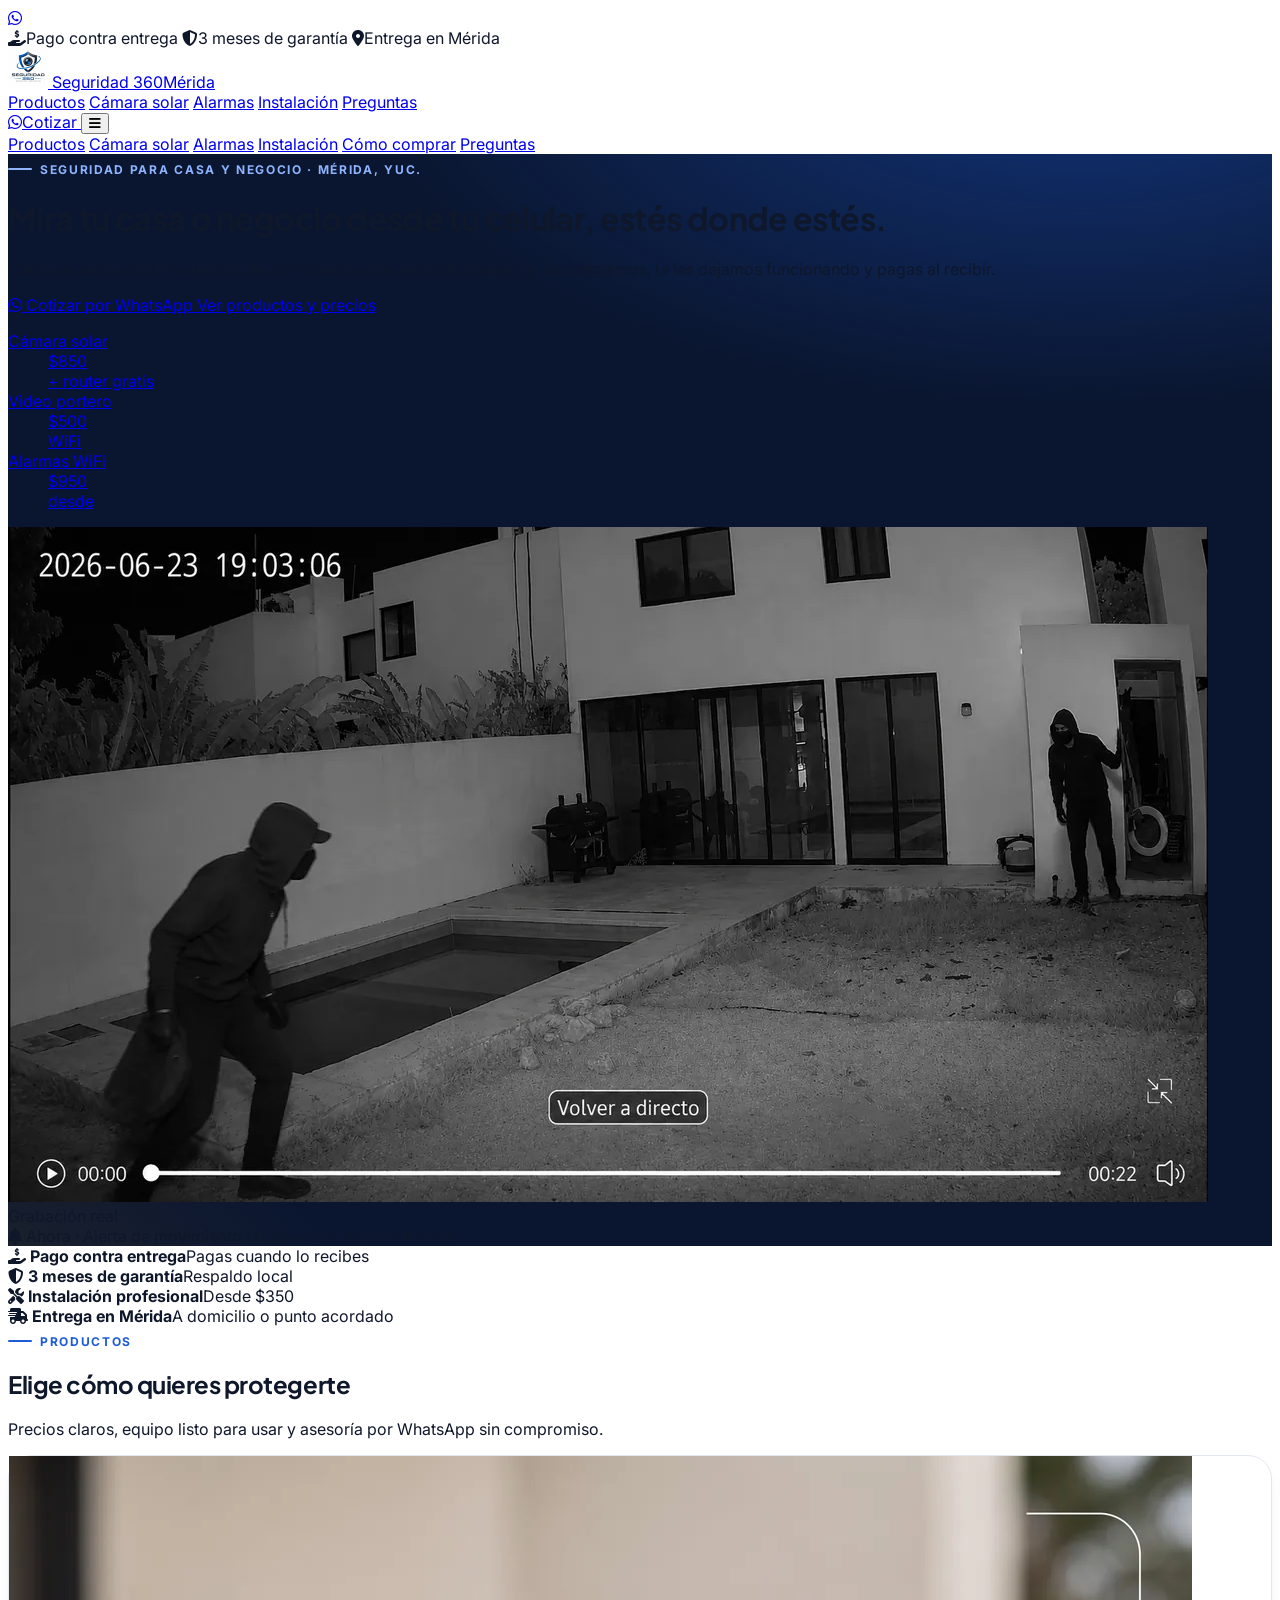
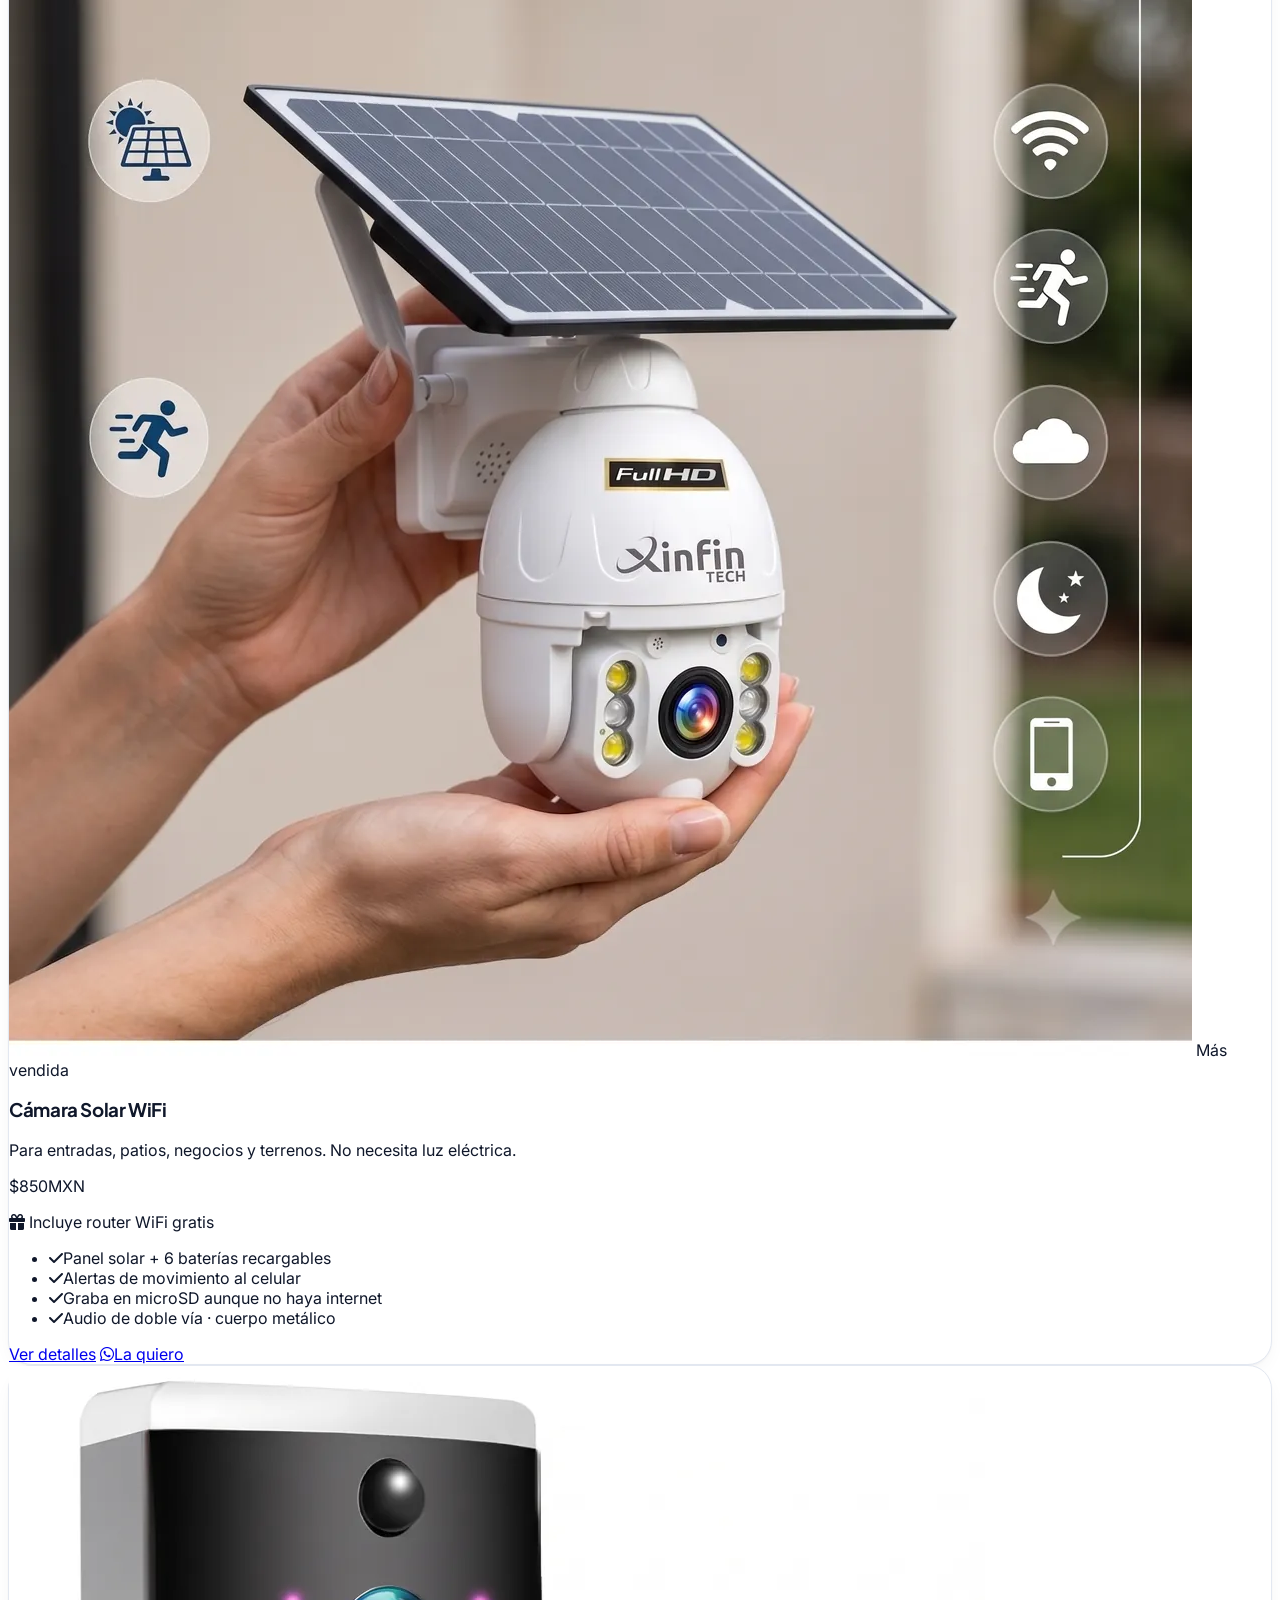
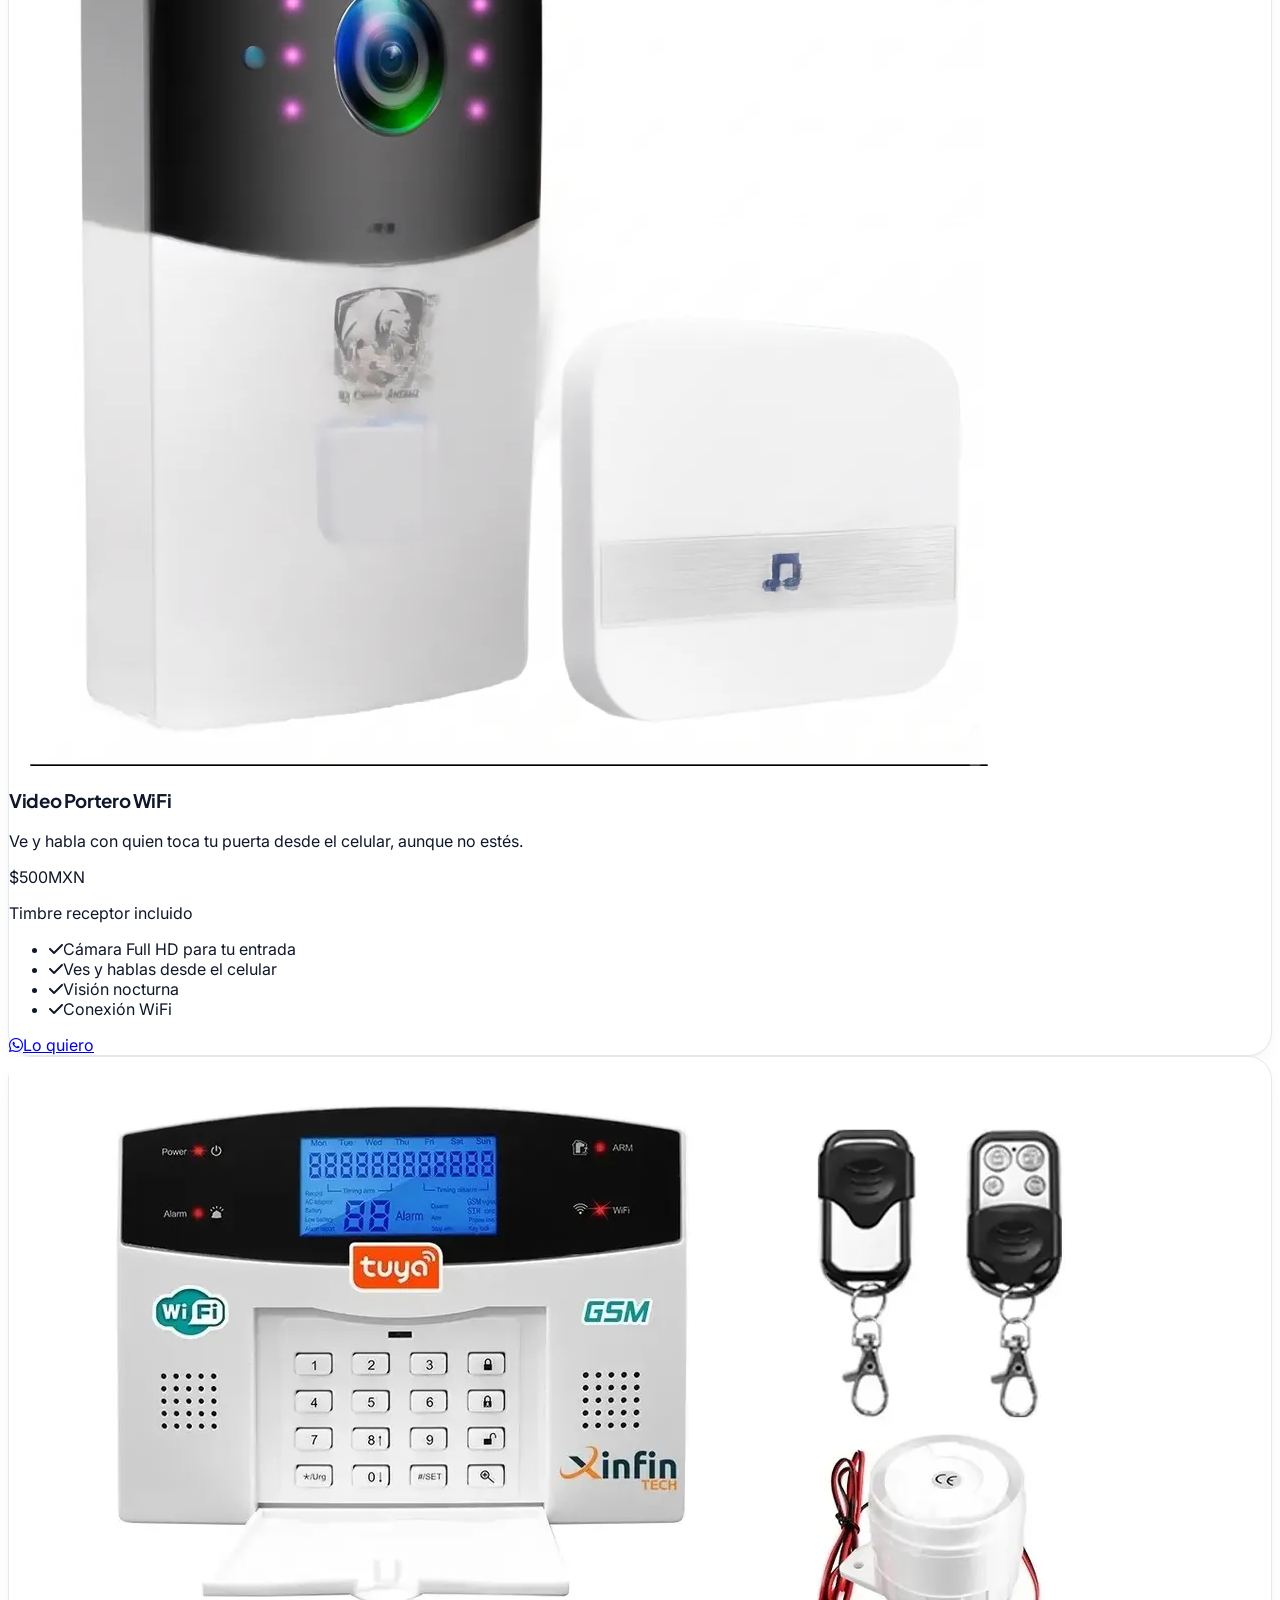
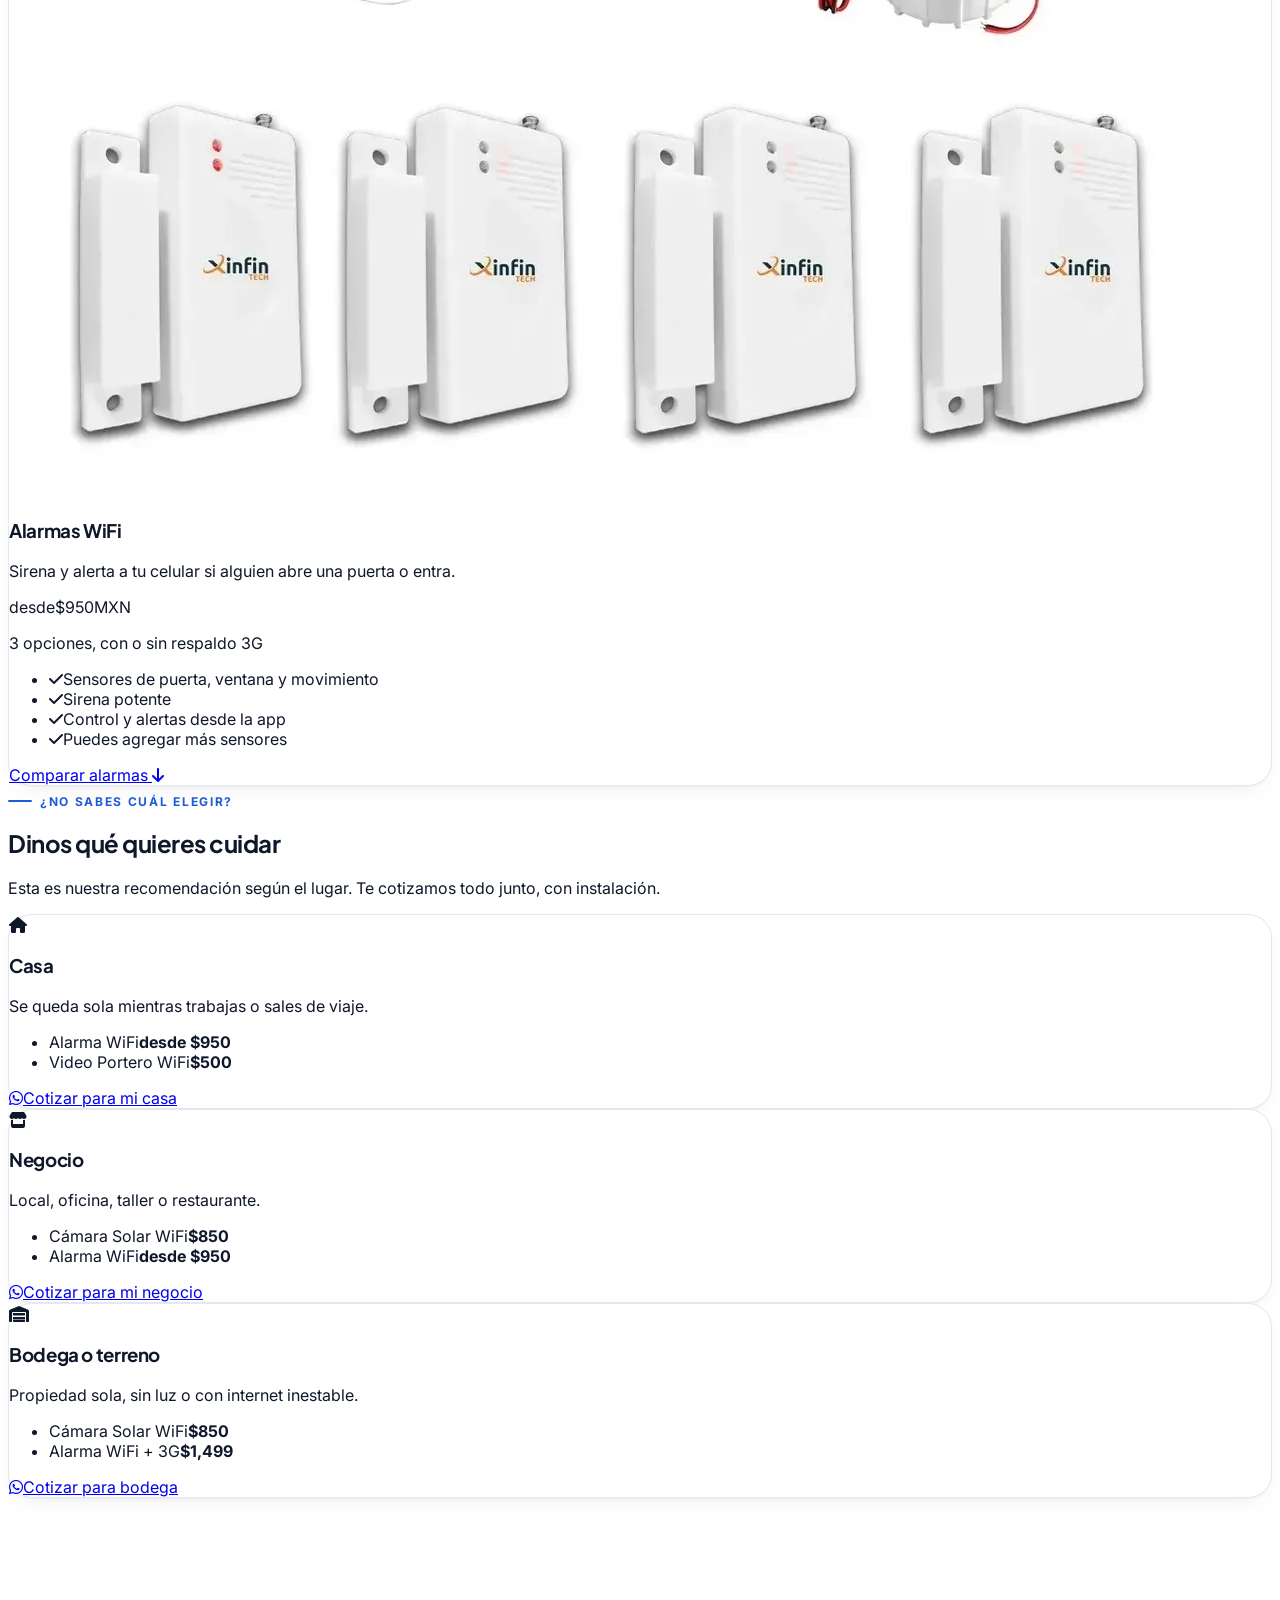
==== index.html @ cc32e239 "Rediseño completo de la landing: estilo premium, instalación, pago contra entrega y garantía - Nuevo" ====
<!DOCTYPE html>
<html lang="es">
<head>
    <meta charset="UTF-8">
    <meta name="viewport" content="width=device-width, initial-scale=1.0">
    <title>Cámaras solares WiFi y alarmas inteligentes en Mérida | Seguridad 360 Mérida</title>
    <meta name="description" content="Cámara solar WiFi $850 con router gratis, video portero $500 y alarmas WiFi desde $950. Instalación profesional, pago contra entrega y 3 meses de garantía en Mérida, Yucatán.">
    <meta name="keywords" content="cámaras solares Mérida, cámaras WiFi Mérida, alarmas para casa Mérida, alarmas WiFi, instalación de cámaras Mérida, seguridad para negocios Mérida">

    <meta property="og:title" content="Seguridad 360 Mérida | Cámaras solares y alarmas WiFi">
    <meta property="og:description" content="Pago contra entrega, instalación profesional y 3 meses de garantía. Cámara solar $850 con router gratis, alarmas desde $950.">
    <meta property="og:type" content="website">
    <meta property="og:url" content="https://seguridad360.vercel.app/">
    <meta property="og:image" content="https://seguridad360.vercel.app/assets/seguridad360/web/og-seguridad360.jpg">
    <meta property="og:image:width" content="1200">
    <meta property="og:image:height" content="630">
    <meta property="og:locale" content="es_MX">
    <meta name="theme-color" content="#0A1630">
    <link rel="icon" type="image/webp" href="assets/seguridad360/web/logo360.webp">

    <script src="https://cdn.tailwindcss.com"></script>
    <link rel="preconnect" href="https://fonts.googleapis.com">
    <link rel="preconnect" href="https://fonts.gstatic.com" crossorigin>
    <link href="https://fonts.googleapis.com/css2?family=Inter:wght@400;500;600;700&family=Plus+Jakarta+Sans:wght@600;700;800&display=swap" rel="stylesheet">
    <link rel="stylesheet" href="https://cdnjs.cloudflare.com/ajax/libs/font-awesome/6.5.1/css/all.min.css">

    <script>
        tailwind.config = {
            theme: {
                extend: {
                    colors: {
                        tinta: '#0A1630',        // azul marino de marca (fondos oscuros)
                        'tinta-2': '#12224A',
                        marca: '#1D5BD8',        // azul del logo
                        'marca-claro': '#E8F0FF',
                        superficie: '#F5F7FB',
                        linea: '#E3E8F1',
                        texto: '#0F172A',
                        suave: '#5B6478',
                        solar: '#F2A900',
                        wa: '#25D366',
                        'wa-osc': '#1DA851',
                    },
                    fontFamily: {
                        sans: ['Inter', 'system-ui', 'sans-serif'],
                        display: ['"Plus Jakarta Sans"', 'Inter', 'sans-serif'],
                    },
                    boxShadow: {
                        suave: '0 1px 2px rgba(15,23,42,.04), 0 8px 24px -12px rgba(15,23,42,.12)',
                        alta: '0 2px 4px rgba(15,23,42,.04), 0 24px 48px -20px rgba(15,23,42,.25)',
                    }
                }
            }
        }
    </script>

    <style>
        html { scroll-behavior: smooth; }
        body { background: #fff; color: #0F172A; font-family: 'Inter', system-ui, sans-serif; -webkit-font-smoothing: antialiased; }
        section[id], header[id] { scroll-margin-top: 5rem; }
        h1, h2, h3 { font-family: 'Plus Jakarta Sans', 'Inter', sans-serif; letter-spacing: -0.02em; }

        .reveal { opacity: 0; transform: translateY(18px); transition: opacity .7s ease, transform .7s ease; }
        .reveal.active { opacity: 1; transform: none; }

        .eyebrow { display: inline-flex; align-items: center; gap: .5rem; font-size: .75rem; font-weight: 700; letter-spacing: .14em; text-transform: uppercase; color: #1D5BD8; }
        .eyebrow::before { content: ""; width: 1.5rem; height: 2px; background: currentColor; border-radius: 2px; }
        .eyebrow-claro { color: #8FB4FF; }

        .card { background: #fff; border: 1px solid #E3E8F1; border-radius: 1.5rem; box-shadow: 0 1px 2px rgba(15,23,42,.04), 0 8px 24px -12px rgba(15,23,42,.12); transition: box-shadow .3s ease, transform .3s ease; }
        .card-hover:hover { transform: translateY(-4px); box-shadow: 0 2px 4px rgba(15,23,42,.04), 0 24px 48px -20px rgba(15,23,42,.25); }

        .hero-bg { background: radial-gradient(1200px 600px at 85% -10%, rgba(29,91,216,.45), transparent 60%), radial-gradient(800px 500px at -10% 110%, rgba(242,169,0,.12), transparent 60%), #0A1630; }

        @keyframes pulse-wa { 0% { box-shadow: 0 0 0 0 rgba(37,211,102,.6); } 70% { box-shadow: 0 0 0 14px rgba(37,211,102,0); } 100% { box-shadow: 0 0 0 0 rgba(37,211,102,0); } }
        .pulse-wa { animation: pulse-wa 2.4s infinite; }

        .gallery-thumb { border: 2px solid transparent; opacity: .6; transition: opacity .2s, border-color .2s; }
        .gallery-thumb.active, .gallery-thumb:hover { border-color: #1D5BD8; opacity: 1; }
        .no-scrollbar { scrollbar-width: none; } .no-scrollbar::-webkit-scrollbar { display: none; }

        details > summary { list-style: none; cursor: pointer; }
        details > summary::-webkit-details-marker { display: none; }
        details[open] .faq-icon { transform: rotate(45deg); }

        .lightbox { opacity: 0; pointer-events: none; transition: opacity .2s ease; }
        .lightbox.open { opacity: 1; pointer-events: auto; }
        .lightbox img { max-height: 84vh; max-width: min(92vw, 1120px); }

        @media (prefers-reduced-motion: reduce) {
            *, *::before, *::after { animation: none !important; transition: none !important; scroll-behavior: auto !important; }
            .reveal { opacity: 1; transform: none; }
        }
    </style>
</head>
<body class="overflow-x-hidden">

    <!-- Botón flotante de WhatsApp -->
    <a href="https://wa.me/529991850841?text=Hola%2C%20vi%20la%20p%C3%A1gina%20de%20Seguridad%20360%20M%C3%A9rida.%20Me%20interesa%20cotizar%20una%20c%C3%A1mara%20o%20alarma%20para%20mi%20casa%20o%20negocio.%20%C2%BFMe%20puedes%20dar%20informaci%C3%B3n%3F" target="_blank" rel="noopener"
       aria-label="Escríbenos por WhatsApp"
       class="flex fixed bottom-4 right-4 md:bottom-6 md:right-6 z-50 bg-wa text-white p-4 rounded-full shadow-alta pulse-wa hover:scale-105 transition-transform">
        <i class="fab fa-whatsapp text-3xl"></i>
    </a>

    <!-- =========================================
         ENCABEZADO
    ========================================== -->
    <div class="bg-tinta text-white/85 text-xs sm:text-sm">
        <div class="max-w-7xl mx-auto px-5 py-2 flex items-center justify-center gap-x-5 gap-y-1 flex-wrap text-center">
            <span><i class="fas fa-hand-holding-dollar text-wa mr-1.5"></i>Pago contra entrega</span>
            <span class="hidden sm:inline"><i class="fas fa-shield-halved text-[#8FB4FF] mr-1.5"></i>3 meses de garantía</span>
            <span><i class="fas fa-location-dot text-solar mr-1.5"></i>Entrega en Mérida</span>
        </div>
    </div>

    <nav id="topbar" class="sticky top-0 z-40 bg-white/90 backdrop-blur-md border-b border-linea">
        <div class="max-w-7xl mx-auto px-5 h-16 md:h-[4.5rem] flex items-center justify-between gap-4">
            <a href="#hero" class="flex items-center gap-2.5 shrink-0" aria-label="Seguridad 360 Mérida, inicio">
                <img src="assets/seguridad360/web/logo360.webp" alt="" width="40" height="40" class="w-10 h-10 object-contain">
                <span class="font-display font-extrabold text-lg leading-none text-tinta">Seguridad 360<span class="block text-[10px] font-bold text-marca uppercase tracking-[0.24em] mt-1">Mérida</span></span>
            </a>
            <div class="hidden lg:flex items-center gap-8 text-[15px] font-medium text-suave">
                <a href="#productos" class="hover:text-tinta">Productos</a>
                <a href="#camara-solar" class="hover:text-tinta">Cámara solar</a>
                <a href="#alarmas" class="hover:text-tinta">Alarmas</a>
                <a href="#instalacion" class="hover:text-tinta">Instalación</a>
                <a href="#faq" class="hover:text-tinta">Preguntas</a>
            </div>
            <div class="flex items-center gap-2">
                <a href="https://wa.me/529991850841?text=Hola%2C%20vi%20la%20p%C3%A1gina%20de%20Seguridad%20360%20M%C3%A9rida.%20Quiero%20cotizar.%20%C2%BFMe%20puedes%20dar%20informaci%C3%B3n%3F" target="_blank" rel="noopener"
                   class="bg-wa text-white font-semibold text-sm py-2.5 px-4 rounded-full hover:bg-wa-osc flex items-center gap-2 transition-colors">
                    <i class="fab fa-whatsapp text-lg"></i><span>Cotizar</span>
                </a>
                <button type="button" id="menuBtn" onclick="toggleMenu()" aria-label="Abrir menú" aria-expanded="false" aria-controls="mobileMenu"
                        class="lg:hidden w-10 h-10 rounded-full border border-linea flex items-center justify-center text-tinta">
                    <i class="fas fa-bars"></i>
                </button>
            </div>
        </div>
        <div id="mobileMenu" class="hidden lg:hidden border-t border-linea bg-white">
            <div class="max-w-7xl mx-auto px-5 py-3 grid grid-cols-2 gap-1 text-[15px] font-medium text-tinta">
                <a href="#productos" onclick="toggleMenu(false)" class="py-3 px-3 rounded-xl hover:bg-superficie">Productos</a>
                <a href="#camara-solar" onclick="toggleMenu(false)" class="py-3 px-3 rounded-xl hover:bg-superficie">Cámara solar</a>
                <a href="#alarmas" onclick="toggleMenu(false)" class="py-3 px-3 rounded-xl hover:bg-superficie">Alarmas</a>
                <a href="#instalacion" onclick="toggleMenu(false)" class="py-3 px-3 rounded-xl hover:bg-superficie">Instalación</a>
                <a href="#como-comprar" onclick="toggleMenu(false)" class="py-3 px-3 rounded-xl hover:bg-superficie">Cómo comprar</a>
                <a href="#faq" onclick="toggleMenu(false)" class="py-3 px-3 rounded-xl hover:bg-superficie">Preguntas</a>
            </div>
        </div>
    </nav>

    <!-- =========================================
         1. HERO
    ========================================== -->
    <header id="hero" class="hero-bg text-white overflow-hidden">
        <div class="max-w-7xl mx-auto px-5 pt-12 pb-16 md:pt-20 md:pb-24 grid lg:grid-cols-[1.05fr_1fr] gap-12 lg:gap-16 items-center">
            <div class="reveal">
                <span class="eyebrow eyebrow-claro mb-5">Seguridad para casa y negocio · Mérida, Yuc.</span>
                <h1 class="text-[2.5rem] leading-[1.08] md:text-6xl md:leading-[1.05] font-extrabold mb-6">
                    Mira tu casa o negocio desde tu celular, <span class="text-[#8FB4FF]">estés donde estés.</span>
                </h1>
                <p class="text-lg text-white/75 mb-8 max-w-xl">
                    Cámaras solares WiFi, video porteros y alarmas con alerta al celular. Te las instalamos, te las dejamos funcionando y pagas al recibir.
                </p>

                <div class="flex flex-col sm:flex-row gap-3 mb-10">
                    <a href="https://wa.me/529991850841?text=Hola%2C%20vi%20la%20p%C3%A1gina%20de%20Seguridad%20360%20M%C3%A9rida.%20Me%20interesa%20cotizar%20una%20c%C3%A1mara%20o%20alarma%20para%20mi%20casa%20o%20negocio.%20%C2%BFMe%20puedes%20dar%20informaci%C3%B3n%3F" target="_blank" rel="noopener"
                       class="bg-wa hover:bg-wa-osc text-white font-semibold py-4 px-7 rounded-full flex items-center justify-center gap-2 transition-colors shadow-lg shadow-black/20">
                        <i class="fab fa-whatsapp text-xl"></i> Cotizar por WhatsApp
                    </a>
                    <a href="#productos" class="border border-white/25 hover:bg-white/10 text-white font-semibold py-4 px-7 rounded-full text-center transition-colors">
                        Ver productos y precios
                    </a>
                </div>

                <dl class="grid grid-cols-3 gap-3 max-w-xl">
                    <a href="#camara-solar" class="rounded-2xl bg-white/[0.06] border border-white/10 p-3 sm:p-4 hover:bg-white/10 transition-colors">
                        <dt class="text-[11px] sm:text-xs text-white/60">Cámara solar</dt>
                        <dd class="font-display text-xl sm:text-2xl font-extrabold">$850</dd>
                        <dd class="text-[10px] sm:text-xs text-wa font-semibold">+ router gratis</dd>
                    </a>
                    <a href="#productos" class="rounded-2xl bg-white/[0.06] border border-white/10 p-3 sm:p-4 hover:bg-white/10 transition-colors">
                        <dt class="text-[11px] sm:text-xs text-white/60">Video portero</dt>
                        <dd class="font-display text-xl sm:text-2xl font-extrabold">$500</dd>
                        <dd class="text-[10px] sm:text-xs text-white/60">WiFi</dd>
                    </a>
                    <a href="#alarmas" class="rounded-2xl bg-white/[0.06] border border-white/10 p-3 sm:p-4 hover:bg-white/10 transition-colors">
                        <dt class="text-[11px] sm:text-xs text-white/60">Alarmas WiFi</dt>
                        <dd class="font-display text-xl sm:text-2xl font-extrabold">$950</dd>
                        <dd class="text-[10px] sm:text-xs text-white/60">desde</dd>
                    </a>
                </dl>
            </div>

            <div class="reveal relative">
                <div class="relative rounded-[1.75rem] overflow-hidden border border-white/10 shadow-2xl shadow-black/40 bg-black aspect-[16/11]">
                    <video class="w-full h-full object-cover" src="assets/seguridad360/intrusion-video.mp4" poster="assets/seguridad360/web/intrusion-ladrones.webp" autoplay muted loop playsinline></video>
                    <div class="absolute inset-0 bg-gradient-to-t from-black/60 via-transparent to-transparent pointer-events-none"></div>
                    <span class="absolute top-4 left-4 inline-flex items-center gap-2 bg-red-600/90 text-white text-[11px] font-bold uppercase tracking-wider px-3 py-1.5 rounded-full">
                        <span class="w-2 h-2 rounded-full bg-white animate-pulse"></span> Grabación real
                    </span>
                </div>
                <div class="absolute -bottom-6 left-4 sm:-left-6 bg-white text-texto rounded-2xl shadow-alta p-4 flex items-center gap-3 w-64">
                    <span class="w-10 h-10 rounded-xl bg-red-50 text-red-600 flex items-center justify-center shrink-0"><i class="fas fa-bell"></i></span>
                    <span>
                        <span class="block text-xs text-suave">Ahora · Alerta de movimiento</span>
                        <span class="block text-sm font-semibold">Movimiento en patio trasero</span>
                    </span>
                </div>
            </div>
        </div>
    </header>

    <!-- =========================================
         2. FRANJA DE CONFIANZA
    ========================================== -->
    <section id="garantias" class="border-b border-linea bg-white">
        <div class="max-w-7xl mx-auto px-5 py-8 md:py-10 grid grid-cols-2 lg:grid-cols-4 gap-6">
            <div class="flex items-start gap-3">
                <span class="w-11 h-11 rounded-xl bg-marca-claro text-marca flex items-center justify-center shrink-0"><i class="fas fa-hand-holding-dollar"></i></span>
                <span><b class="block text-[15px]">Pago contra entrega</b><span class="text-suave text-sm">Pagas cuando lo recibes</span></span>
            </div>
            <div class="flex items-start gap-3">
                <span class="w-11 h-11 rounded-xl bg-marca-claro text-marca flex items-center justify-center shrink-0"><i class="fas fa-shield-halved"></i></span>
                <span><b class="block text-[15px]">3 meses de garantía</b><span class="text-suave text-sm">Respaldo local</span></span>
            </div>
            <div class="flex items-start gap-3">
                <span class="w-11 h-11 rounded-xl bg-marca-claro text-marca flex items-center justify-center shrink-0"><i class="fas fa-screwdriver-wrench"></i></span>
                <span><b class="block text-[15px]">Instalación profesional</b><span class="text-suave text-sm">Desde $350</span></span>
            </div>
            <div class="flex items-start gap-3">
                <span class="w-11 h-11 rounded-xl bg-marca-claro text-marca flex items-center justify-center shrink-0"><i class="fas fa-truck-fast"></i></span>
                <span><b class="block text-[15px]">Entrega en Mérida</b><span class="text-suave text-sm">A domicilio o punto acordado</span></span>
            </div>
        </div>
    </section>

    <!-- =========================================
         3. PRODUCTOS
    ========================================== -->
    <section id="productos" class="py-20 md:py-28 bg-superficie">
        <div class="max-w-7xl mx-auto px-5">
            <div class="max-w-2xl mb-12 md:mb-16 reveal">
                <span class="eyebrow mb-4">Productos</span>
                <h2 class="text-3xl md:text-5xl font-extrabold text-tinta mb-4">Elige cómo quieres protegerte</h2>
                <p class="text-suave text-lg">Precios claros, equipo listo para usar y asesoría por WhatsApp sin compromiso.</p>
            </div>

            <div class="grid md:grid-cols-2 lg:grid-cols-3 gap-6">
                <!-- Cámara solar -->
                <article class="card card-hover overflow-hidden flex flex-col reveal">
                    <div class="relative aspect-[4/3] bg-superficie">
                        <img loading="lazy" decoding="async" src="assets/seguridad360/web/camara-solar-blanca.webp" alt="Cámara solar WiFi con panel solar" class="w-full h-full object-cover">
                        <span class="absolute top-4 left-4 bg-tinta text-white text-[11px] font-bold uppercase tracking-wider px-3 py-1.5 rounded-full">Más vendida</span>
                    </div>
                    <div class="p-7 flex flex-col flex-grow">
                        <h3 class="text-xl font-bold text-tinta">Cámara Solar WiFi</h3>
                        <p class="text-suave text-sm mt-1 mb-5">Para entradas, patios, negocios y terrenos. No necesita luz eléctrica.</p>
                        <div class="flex items-baseline gap-2 mb-1">
                            <span class="font-display text-4xl font-extrabold text-tinta">$850</span><span class="text-suave text-sm">MXN</span>
                        </div>
                        <p class="text-sm font-semibold text-wa-osc mb-6"><i class="fas fa-gift mr-1"></i> Incluye router WiFi gratis</p>
                        <ul class="space-y-2.5 text-[15px] text-texto/80 mb-8 flex-grow">
                            <li class="flex gap-3"><i class="fas fa-check text-marca mt-1"></i>Panel solar + 6 baterías recargables</li>
                            <li class="flex gap-3"><i class="fas fa-check text-marca mt-1"></i>Alertas de movimiento al celular</li>
                            <li class="flex gap-3"><i class="fas fa-check text-marca mt-1"></i>Graba en microSD aunque no haya internet</li>
                            <li class="flex gap-3"><i class="fas fa-check text-marca mt-1"></i>Audio de doble vía · cuerpo metálico</li>
                        </ul>
                        <div class="grid grid-cols-2 gap-2">
                            <a href="#camara-solar" class="text-center border border-linea font-semibold py-3 rounded-full hover:bg-superficie text-sm">Ver detalles</a>
                            <a href="https://wa.me/529991850841?text=Hola%2C%20vi%20la%20p%C3%A1gina%20de%20Seguridad%20360%20M%C3%A9rida.%20Quiero%20la%20C%C3%A1mara%20Solar%20WiFi%20de%20%24850%20con%20router%20gratis.%20%C2%BFMe%20das%20informaci%C3%B3n%3F" target="_blank" rel="noopener" class="text-center bg-wa hover:bg-wa-osc text-white font-semibold py-3 rounded-full text-sm"><i class="fab fa-whatsapp mr-1"></i>La quiero</a>
                        </div>
                    </div>
                </article>

                <!-- Video portero -->
                <article class="card card-hover overflow-hidden flex flex-col reveal">
                    <div class="aspect-[4/3] bg-white border-b border-linea">
                        <img loading="lazy" decoding="async" src="assets/seguridad360/web/video-portero-producto.webp" alt="Video portero WiFi con timbre receptor" class="w-full h-full object-contain p-6">
                    </div>
                    <div class="p-7 flex flex-col flex-grow">
                        <h3 class="text-xl font-bold text-tinta">Video Portero WiFi</h3>
                        <p class="text-suave text-sm mt-1 mb-5">Ve y habla con quien toca tu puerta desde el celular, aunque no estés.</p>
                        <div class="flex items-baseline gap-2 mb-1">
                            <span class="font-display text-4xl font-extrabold text-tinta">$500</span><span class="text-suave text-sm">MXN</span>
                        </div>
                        <p class="text-sm text-suave mb-6">Timbre receptor incluido</p>
                        <ul class="space-y-2.5 text-[15px] text-texto/80 mb-8 flex-grow">
                            <li class="flex gap-3"><i class="fas fa-check text-marca mt-1"></i>Cámara Full HD para tu entrada</li>
                            <li class="flex gap-3"><i class="fas fa-check text-marca mt-1"></i>Ves y hablas desde el celular</li>
                            <li class="flex gap-3"><i class="fas fa-check text-marca mt-1"></i>Visión nocturna</li>
                            <li class="flex gap-3"><i class="fas fa-check text-marca mt-1"></i>Conexión WiFi</li>
                        </ul>
                        <a href="https://wa.me/529991850841?text=Hola%2C%20vi%20la%20p%C3%A1gina%20de%20Seguridad%20360%20M%C3%A9rida.%20Quiero%20el%20Video%20Portero%20WiFi%20de%20%24500.%20%C2%BFMe%20das%20informaci%C3%B3n%3F" target="_blank" rel="noopener" class="text-center bg-wa hover:bg-wa-osc text-white font-semibold py-3 rounded-full text-sm"><i class="fab fa-whatsapp mr-1"></i>Lo quiero</a>
                    </div>
                </article>

                <!-- Alarmas -->
                <article class="card card-hover overflow-hidden flex flex-col reveal md:col-span-2 lg:col-span-1">
                    <div class="aspect-[4/3] bg-white border-b border-linea">
                        <img loading="lazy" decoding="async" src="assets/seguridad360/web/alarma-wifi.webp" alt="Kit de alarma WiFi con sensores inalámbricos" class="w-full h-full object-contain p-6">
                    </div>
                    <div class="p-7 flex flex-col flex-grow">
                        <h3 class="text-xl font-bold text-tinta">Alarmas WiFi</h3>
                        <p class="text-suave text-sm mt-1 mb-5">Sirena y alerta a tu celular si alguien abre una puerta o entra.</p>
                        <div class="flex items-baseline gap-2 mb-1">
                            <span class="text-suave text-sm">desde</span><span class="font-display text-4xl font-extrabold text-tinta">$950</span><span class="text-suave text-sm">MXN</span>
                        </div>
                        <p class="text-sm text-suave mb-6">3 opciones, con o sin respaldo 3G</p>
                        <ul class="space-y-2.5 text-[15px] text-texto/80 mb-8 flex-grow">
                            <li class="flex gap-3"><i class="fas fa-check text-marca mt-1"></i>Sensores de puerta, ventana y movimiento</li>
                            <li class="flex gap-3"><i class="fas fa-check text-marca mt-1"></i>Sirena potente</li>
                            <li class="flex gap-3"><i class="fas fa-check text-marca mt-1"></i>Control y alertas desde la app</li>
                            <li class="flex gap-3"><i class="fas fa-check text-marca mt-1"></i>Puedes agregar más sensores</li>
                        </ul>
                        <a href="#alarmas" class="text-center bg-tinta hover:bg-tinta-2 text-white font-semibold py-3 rounded-full text-sm">Comparar alarmas <i class="fas fa-arrow-down ml-1"></i></a>
                    </div>
                </article>
            </div>
        </div>
    </section>

    <!-- =========================================
         4. ¿QUÉ QUIERES PROTEGER?
    ========================================== -->
    <section id="que-proteger" class="py-20 md:py-28 bg-white">
        <div class="max-w-7xl mx-auto px-5">
            <div class="max-w-2xl mb-12 reveal">
                <span class="eyebrow mb-4">¿No sabes cuál elegir?</span>
                <h2 class="text-3xl md:text-5xl font-extrabold text-tinta mb-4">Dinos qué quieres cuidar</h2>
                <p class="text-suave text-lg">Esta es nuestra recomendación según el lugar. Te cotizamos todo junto, con instalación.</p>
            </div>
            <div class="grid md:grid-cols-3 gap-6">
                <div class="card p-7 flex flex-col reveal">
                    <span class="w-12 h-12 rounded-2xl bg-marca-claro text-marca flex items-center justify-center text-xl mb-5"><i class="fas fa-house"></i></span>
                    <h3 class="text-xl font-bold text-tinta">Casa</h3>
                    <p class="text-suave text-sm mt-1 mb-5">Se queda sola mientras trabajas o sales de viaje.</p>
                    <ul class="space-y-2 text-[15px] mb-7 flex-grow">
                        <li class="flex justify-between gap-3 border-b border-linea pb-2"><span>Alarma WiFi</span><b>desde $950</b></li>
                        <li class="flex justify-between gap-3"><span>Video Portero WiFi</span><b>$500</b></li>
                    </ul>
                    <a href="https://wa.me/529991850841?text=Hola%2C%20vi%20la%20p%C3%A1gina%20de%20Seguridad%20360%20M%C3%A9rida.%20Quiero%20proteger%20mi%20CASA.%20%C2%BFQu%C3%A9%20me%20recomiendas%20y%20cu%C3%A1nto%20sale%20con%20instalaci%C3%B3n%3F" target="_blank" rel="noopener" class="text-center border border-linea hover:border-wa hover:bg-wa hover:text-white font-semibold py-3 rounded-full text-sm transition-colors"><i class="fab fa-whatsapp mr-1"></i>Cotizar para mi casa</a>
                </div>
                <div class="card p-7 flex flex-col reveal">
                    <span class="w-12 h-12 rounded-2xl bg-marca-claro text-marca flex items-center justify-center text-xl mb-5"><i class="fas fa-store"></i></span>
                    <h3 class="text-xl font-bold text-tinta">Negocio</h3>
                    <p class="text-suave text-sm mt-1 mb-5">Local, oficina, taller o restaurante.</p>
                    <ul class="space-y-2 text-[15px] mb-7 flex-grow">
                        <li class="flex justify-between gap-3 border-b border-linea pb-2"><span>Cámara Solar WiFi</span><b>$850</b></li>
                        <li class="flex justify-between gap-3"><span>Alarma WiFi</span><b>desde $950</b></li>
                    </ul>
                    <a href="https://wa.me/529991850841?text=Hola%2C%20vi%20la%20p%C3%A1gina%20de%20Seguridad%20360%20M%C3%A9rida.%20Quiero%20proteger%20mi%20NEGOCIO.%20%C2%BFQu%C3%A9%20me%20recomiendas%20y%20cu%C3%A1nto%20sale%20con%20instalaci%C3%B3n%3F" target="_blank" rel="noopener" class="text-center border border-linea hover:border-wa hover:bg-wa hover:text-white font-semibold py-3 rounded-full text-sm transition-colors"><i class="fab fa-whatsapp mr-1"></i>Cotizar para mi negocio</a>
                </div>
                <div class="card p-7 flex flex-col reveal">
                    <span class="w-12 h-12 rounded-2xl bg-marca-claro text-marca flex items-center justify-center text-xl mb-5"><i class="fas fa-warehouse"></i></span>
                    <h3 class="text-xl font-bold text-tinta">Bodega o terreno</h3>
                    <p class="text-suave text-sm mt-1 mb-5">Propiedad sola, sin luz o con internet inestable.</p>
                    <ul class="space-y-2 text-[15px] mb-7 flex-grow">
                        <li class="flex justify-between gap-3 border-b border-linea pb-2"><span>Cámara Solar WiFi</span><b>$850</b></li>
                        <li class="flex justify-between gap-3"><span>Alarma WiFi + 3G</span><b>$1,499</b></li>
                    </ul>
                    <a href="https://wa.me/529991850841?text=Hola%2C%20vi%20la%20p%C3%A1gina%20de%20Seguridad%20360%20M%C3%A9rida.%20Quiero%20proteger%20una%20BODEGA%20o%20TERRENO.%20%C2%BFQu%C3%A9%20me%20recomiendas%20y%20cu%C3%A1nto%20sale%20con%20instalaci%C3%B3n%3F" target="_blank" rel="noopener" class="text-center border border-linea hover:border-wa hover:bg-wa hover:text-white font-semibold py-3 rounded-full text-sm transition-colors"><i class="fab fa-whatsapp mr-1"></i>Cotizar para bodega</a>
                </div>
            </div>
        </div>
    </section>

    <!-- =========================================
         5. CÁMARA SOLAR (DETALLE + GALERÍA + ROUTER)
    ========================================== -->
    <section id="camara-solar" class="py-20 md:py-28 bg-superficie">
        <div class="max-w-7xl mx-auto px-5 grid lg:grid-cols-2 gap-12 lg:gap-16 items-start">
            <!-- Galería -->
            <div class="reveal min-w-0 lg:sticky lg:top-28">
                <div class="card p-3">
                    <div class="relative aspect-square rounded-2xl overflow-hidden bg-superficie">
                        <button type="button" onclick="openCurrentGalleryImage()" class="block w-full h-full" aria-label="Ampliar imagen">
                            <img id="solarGalleryMain" src="assets/seguridad360/web/camara-solar-blanca.webp" alt="Cámara solar WiFi con panel solar" class="w-full h-full object-cover">
                        </button>
                        <button type="button" onclick="changeGallery(-1)" aria-label="Imagen anterior" class="absolute left-3 top-1/2 -translate-y-1/2 w-10 h-10 rounded-full bg-white/90 shadow-suave text-tinta hover:bg-white"><i class="fas fa-chevron-left"></i></button>
                        <button type="button" onclick="changeGallery(1)" aria-label="Imagen siguiente" class="absolute right-3 top-1/2 -translate-y-1/2 w-10 h-10 rounded-full bg-white/90 shadow-suave text-tinta hover:bg-white"><i class="fas fa-chevron-right"></i></button>
                        <span id="solarGalleryCaption" class="absolute left-3 bottom-3 bg-white/90 text-tinta rounded-full px-3 py-1.5 text-xs font-semibold">Cámara solar</span>
                    </div>
                    <div id="solarGalleryThumbs" class="flex gap-2 mt-3 overflow-x-auto no-scrollbar"></div>
                </div>
            </div>

            <!-- Texto -->
            <div class="reveal">
                <span class="eyebrow mb-4">Cámara solar de uso rudo</span>
                <h2 class="text-3xl md:text-5xl font-extrabold text-tinta mb-5">Vigila todo el día, sin cables ni recibo de luz</h2>
                <p class="text-suave text-lg mb-8">Se carga con el sol y guarda energía en 6 baterías para la noche y los días nublados. Aunque se vaya el internet, sigue grabando en la memoria microSD.</p>

                <div class="grid sm:grid-cols-2 gap-4 mb-10">
                    <div class="card p-5"><i class="fas fa-solar-panel text-solar text-xl mb-3"></i><h3 class="font-bold text-tinta">Energía solar</h3><p class="text-sm text-suave mt-1">Panel + 6 baterías recargables.</p></div>
                    <div class="card p-5"><i class="fas fa-arrows-rotate text-marca text-xl mb-3"></i><h3 class="font-bold text-tinta">Vista panorámica</h3><p class="text-sm text-suave mt-1">Domo con movimiento total desde la app.</p></div>
                    <div class="card p-5"><i class="fas fa-sd-card text-marca text-xl mb-3"></i><h3 class="font-bold text-tinta">Grabación local</h3><p class="text-sm text-suave mt-1">Sigue grabando sin internet.</p></div>
                    <div class="card p-5"><i class="fas fa-comments text-marca text-xl mb-3"></i><h3 class="font-bold text-tinta">Habla y escucha</h3><p class="text-sm text-suave mt-1">Micrófono y bocina integrados.</p></div>
                </div>

                <!-- Router incluido -->
                <div class="card p-6 md:p-7 mb-8">
                    <div class="flex items-start gap-5">
                        <button type="button" onclick="openLightbox('assets/seguridad360/web/router-wifi.webp', 'Router WiFi incluido gratis con la cámara solar')" class="w-24 h-24 shrink-0 rounded-2xl bg-superficie overflow-hidden">
                            <img loading="lazy" decoding="async" src="assets/seguridad360/web/router-wifi.webp" alt="Router WiFi incluido" class="w-full h-full object-contain p-2">
                        </button>
                        <div>
                            <p class="text-xs font-bold uppercase tracking-wider text-wa-osc mb-1">Incluido gratis</p>
                            <h3 class="font-bold text-lg text-tinta mb-1">Router WiFi dedicado</h3>
                            <p class="text-sm text-suave">Conexión más estable y sin problemas de compatibilidad con módems como Telmex/Infinitum.</p>
                        </div>
                    </div>
                    <div class="mt-5 flex items-center justify-between text-xs sm:text-sm font-semibold text-tinta bg-superficie rounded-2xl px-4 py-3">
                        <span class="flex items-center gap-2"><i class="fas fa-globe text-suave"></i>Tu módem</span>
                        <i class="fas fa-arrow-right text-marca"></i>
                        <span class="flex items-center gap-2"><i class="fas fa-wifi text-marca"></i>Router gratis</span>
                        <i class="fas fa-arrow-right text-marca"></i>
                        <span class="flex items-center gap-2"><i class="fas fa-video text-suave"></i>Cámara</span>
                    </div>
                </div>

                <div class="flex flex-col sm:flex-row sm:items-center gap-4">
                    <a href="https://wa.me/529991850841?text=Hola%2C%20vi%20la%20p%C3%A1gina%20de%20Seguridad%20360%20M%C3%A9rida.%20Quiero%20la%20C%C3%A1mara%20Solar%20WiFi%20de%20%24850%20con%20router%20gratis.%20%C2%BFMe%20das%20informaci%C3%B3n%3F" target="_blank" rel="noopener" class="bg-wa hover:bg-wa-osc text-white font-semibold py-4 px-7 rounded-full text-center"><i class="fab fa-whatsapp mr-2"></i>Pedir cámara solar · $850</a>
                    <span class="text-sm text-suave">Instalación y configuración desde $350</span>
                </div>
            </div>
        </div>
    </section>

    <!-- =========================================
         6. ALARMAS: ¿CUÁL TE CONVIENE?
    ========================================== -->
    <section id="alarmas" class="py-20 md:py-28 bg-white">
        <div class="max-w-7xl mx-auto px-5">
            <div class="max-w-2xl mb-12 reveal">
                <span class="eyebrow mb-4">Alarmas inteligentes</span>
                <h2 class="text-3xl md:text-5xl font-extrabold text-tinta mb-4">¿Cuál alarma te conviene?</h2>
                <p class="text-suave text-lg">Todas suenan y te avisan al celular. La diferencia es el respaldo y el tamaño del lugar.</p>
            </div>

            <!-- PENDIENTE: agregar la Alarma WiFi WG1T como opción de entrada cuando se confirmen precio, fotos y contenido del kit -->
            <div class="grid md:grid-cols-3 gap-6">
                <article class="card overflow-hidden flex flex-col reveal">
                    <button type="button" onclick="openLightbox('assets/seguridad360/web/alarma-wifi.webp', 'Alarma WiFi desde $950')" class="aspect-[4/3] bg-white border-b border-linea"><img loading="lazy" decoding="async" src="assets/seguridad360/web/alarma-wifi.webp" alt="Alarma WiFi con sensores inalámbricos" class="w-full h-full object-contain p-6"></button>
                    <div class="p-7 flex flex-col flex-grow">
                        <h3 class="text-xl font-bold text-tinta">Alarma WiFi</h3>
                        <p class="text-suave text-sm mt-1 mb-4">Para casas y locales con internet estable.</p>
                        <p class="mb-6"><span class="text-suave text-sm">desde </span><span class="font-display text-3xl font-extrabold text-tinta">$950</span></p>
                        <ul class="space-y-2.5 text-[15px] text-texto/80 mb-8 flex-grow">
                            <li class="flex gap-3"><i class="fas fa-check text-marca mt-1"></i>5 sensores inalámbricos</li>
                            <li class="flex gap-3"><i class="fas fa-check text-marca mt-1"></i>Sirena sonora</li>
                            <li class="flex gap-3"><i class="fas fa-check text-marca mt-1"></i>Alertas y control en la app</li>
                            <li class="flex gap-3"><i class="fas fa-check text-marca mt-1"></i>Admite más sensores</li>
                        </ul>
                        <a href="https://wa.me/529991850841?text=Hola%2C%20vi%20la%20p%C3%A1gina%20de%20Seguridad%20360%20M%C3%A9rida.%20Quiero%20la%20Alarma%20WiFi%20desde%20%24950.%20%C2%BFMe%20das%20informaci%C3%B3n%3F" target="_blank" rel="noopener" class="text-center bg-wa hover:bg-wa-osc text-white font-semibold py-3 rounded-full text-sm"><i class="fab fa-whatsapp mr-1"></i>Quiero esta alarma</a>
                    </div>
                </article>

                <article class="card overflow-hidden flex flex-col reveal ring-2 ring-marca relative">
                    <span class="absolute top-4 right-4 z-10 bg-marca text-white text-[11px] font-bold uppercase tracking-wider px-3 py-1.5 rounded-full">Recomendada</span>
                    <button type="button" onclick="openLightbox('assets/seguridad360/web/alarma-3g-wifi.webp', 'Alarma WiFi + 3G por $1,499')" class="aspect-[4/3] bg-white border-b border-linea"><img loading="lazy" decoding="async" src="assets/seguridad360/web/alarma-3g-wifi.webp" alt="Alarma WiFi + 3G con sensores inalámbricos" class="w-full h-full object-contain p-6"></button>
                    <div class="p-7 flex flex-col flex-grow">
                        <h3 class="text-xl font-bold text-tinta">Alarma WiFi + 3G</h3>
                        <p class="text-suave text-sm mt-1 mb-4">Sigue avisando con SIM card si se va el internet.</p>
                        <p class="mb-6"><span class="font-display text-3xl font-extrabold text-tinta">$1,499</span></p>
                        <ul class="space-y-2.5 text-[15px] text-texto/80 mb-8 flex-grow">
                            <li class="flex gap-3"><i class="fas fa-check text-marca mt-1"></i>5 sensores inalámbricos</li>
                            <li class="flex gap-3"><i class="fas fa-check text-marca mt-1"></i>Funciona con WiFi y SIM card</li>
                            <li class="flex gap-3"><i class="fas fa-check text-marca mt-1"></i>Sirena y alertas en tiempo real</li>
                            <li class="flex gap-3"><i class="fas fa-check text-marca mt-1"></i>Ideal para bodegas y casas solas</li>
                        </ul>
                        <a href="https://wa.me/529991850841?text=Hola%2C%20vi%20la%20p%C3%A1gina%20de%20Seguridad%20360%20M%C3%A9rida.%20Quiero%20la%20Alarma%20WiFi%20%2B%203G%20de%20%241%2C499.%20%C2%BFMe%20das%20informaci%C3%B3n%3F" target="_blank" rel="noopener" class="text-center bg-wa hover:bg-wa-osc text-white font-semibold py-3 rounded-full text-sm"><i class="fab fa-whatsapp mr-1"></i>Quiero esta alarma</a>
                    </div>
                </article>

                <article class="card overflow-hidden flex flex-col reveal">
                    <button type="button" onclick="openLightbox('assets/seguridad360/web/alarma-casa-negocio.webp', 'Alarma WiFi a medida para casa o negocio')" class="aspect-[4/3] bg-white border-b border-linea overflow-hidden"><img loading="lazy" decoding="async" src="assets/seguridad360/web/alarma-casa-negocio.webp" alt="Sistema de alarma WiFi para casa o negocio" class="w-full h-full object-cover"></button>
                    <div class="p-7 flex flex-col flex-grow">
                        <h3 class="text-xl font-bold text-tinta">Alarma a medida</h3>
                        <p class="text-suave text-sm mt-1 mb-4">Para lugares grandes o con muchas entradas.</p>
                        <p class="mb-6"><span class="font-display text-3xl font-extrabold text-tinta">Cotizar</span> <span class="text-suave text-sm">según sensores</span></p>
                        <ul class="space-y-2.5 text-[15px] text-texto/80 mb-8 flex-grow">
                            <li class="flex gap-3"><i class="fas fa-check text-marca mt-1"></i>Sensores de puerta y ventana</li>
                            <li class="flex gap-3"><i class="fas fa-check text-marca mt-1"></i>Sensores de movimiento PIR</li>
                            <li class="flex gap-3"><i class="fas fa-check text-marca mt-1"></i>Sirena de alta potencia</li>
                            <li class="flex gap-3"><i class="fas fa-check text-marca mt-1"></i>Controles remotos</li>
                        </ul>
                        <a href="https://wa.me/529991850841?text=Hola%2C%20vi%20la%20p%C3%A1gina%20de%20Seguridad%20360%20M%C3%A9rida.%20Quiero%20cotizar%20una%20alarma%20a%20medida%20para%20mi%20casa%20o%20negocio.%20%C2%BFMe%20das%20informaci%C3%B3n%3F" target="_blank" rel="noopener" class="text-center border border-linea hover:bg-superficie font-semibold py-3 rounded-full text-sm"><i class="fab fa-whatsapp mr-1"></i>Cotizar a medida</a>
                    </div>
                </article>
            </div>

            <!-- Comparativa -->
            <div class="mt-12 card overflow-x-auto reveal">
                <table class="w-full text-[15px] text-left min-w-[560px]">
                    <thead class="bg-superficie text-tinta">
                        <tr>
                            <th class="py-4 px-6 font-semibold text-suave text-sm">Comparativa</th>
                            <th class="py-4 px-4 font-bold">WiFi</th>
                            <th class="py-4 px-4 font-bold text-marca">WiFi + 3G</th>
                            <th class="py-4 px-4 font-bold">A medida</th>
                        </tr>
                    </thead>
                    <tbody class="divide-y divide-linea">
                        <tr><td class="py-4 px-6 text-suave">Precio</td><td class="px-4 font-semibold">Desde $950</td><td class="px-4 font-semibold">$1,499</td><td class="px-4 font-semibold">Cotizar</td></tr>
                        <tr><td class="py-4 px-6 text-suave">Sensores incluidos</td><td class="px-4">5</td><td class="px-4">5</td><td class="px-4">Los que necesites</td></tr>
                        <tr><td class="py-4 px-6 text-suave">Sirena + alerta al celular</td><td class="px-4"><i class="fas fa-check text-wa-osc"></i></td><td class="px-4"><i class="fas fa-check text-wa-osc"></i></td><td class="px-4"><i class="fas fa-check text-wa-osc"></i></td></tr>
                        <tr><td class="py-4 px-6 text-suave">Avisa aunque no haya internet</td><td class="px-4"><i class="fas fa-minus text-suave/60"></i></td><td class="px-4"><i class="fas fa-check text-wa-osc"></i> <span class="text-sm text-suave">con SIM</span></td><td class="px-4 text-sm text-suave">Según equipo</td></tr>
                        <tr><td class="py-4 px-6 text-suave">Ideal para</td><td class="px-4">Casa o local</td><td class="px-4">Bodega, casa sola</td><td class="px-4">Lugares grandes</td></tr>
                        <tr><td class="py-4 px-6 text-suave">Instalación y configuración</td><td class="px-4" colspan="3">Desde $500</td></tr>
                    </tbody>
                </table>
            </div>
        </div>
    </section>

    <!-- =========================================
         7. INSTALACIÓN Y GARANTÍA
    ========================================== -->
    <section id="instalacion" class="py-20 md:py-28 bg-tinta text-white relative overflow-hidden">
        <div class="absolute -top-40 -right-40 w-[36rem] h-[36rem] rounded-full bg-marca/30 blur-3xl pointer-events-none"></div>
        <div class="max-w-7xl mx-auto px-5 relative">
            <div class="max-w-2xl mb-12 reveal">
                <span class="eyebrow eyebrow-claro mb-4">Instalación profesional</span>
                <h2 class="text-3xl md:text-5xl font-extrabold mb-4">No te preocupes por instalarla. Lo hacemos por ti.</h2>
                <p class="text-white/70 text-lg">Vamos a tu casa o negocio en Mérida, instalamos el equipo, lo configuramos en tu celular y te enseñamos a usarlo.</p>
            </div>
            <div class="grid md:grid-cols-2 gap-6 mb-10">
                <div class="rounded-3xl bg-white/[0.06] border border-white/10 p-7 md:p-8 reveal">
                    <span class="w-12 h-12 rounded-2xl bg-white/10 flex items-center justify-center text-xl mb-5"><i class="fas fa-video"></i></span>
                    <h3 class="text-xl font-bold mb-1">Cámaras WiFi</h3>
                    <p class="text-white/65 text-sm mb-5">Instalación, conexión a tu WiFi y configuración de la app en tu celular.</p>
                    <p><span class="text-white/60 text-sm">desde </span><span class="font-display text-4xl font-extrabold">$350</span></p>
                </div>
                <div class="rounded-3xl bg-white/[0.06] border border-white/10 p-7 md:p-8 reveal">
                    <span class="w-12 h-12 rounded-2xl bg-white/10 flex items-center justify-center text-xl mb-5"><i class="fas fa-bell"></i></span>
                    <h3 class="text-xl font-bold mb-1">Alarmas WiFi</h3>
                    <p class="text-white/65 text-sm mb-5">Colocación de sensores y sirena, enlace con la app y prueba completa.</p>
                    <p><span class="text-white/60 text-sm">desde </span><span class="font-display text-4xl font-extrabold">$500</span></p>
                </div>
            </div>
            <div class="grid sm:grid-cols-3 gap-4 reveal">
                <div class="flex items-center gap-3 rounded-2xl bg-white/[0.04] border border-white/10 p-4"><i class="fas fa-hand-holding-dollar text-wa text-xl"></i><span class="text-sm"><b class="block">Pago contra entrega</b><span class="text-white/60">Pagas al recibir</span></span></div>
                <div class="flex items-center gap-3 rounded-2xl bg-white/[0.04] border border-white/10 p-4"><i class="fas fa-shield-halved text-[#8FB4FF] text-xl"></i><span class="text-sm"><b class="block">3 meses de garantía</b><span class="text-white/60">Respaldo local en Mérida</span></span></div>
                <div class="flex items-center gap-3 rounded-2xl bg-white/[0.04] border border-white/10 p-4"><i class="fas fa-mobile-screen text-solar text-xl"></i><span class="text-sm"><b class="block">Te enseñamos a usarla</b><span class="text-white/60">Configurada en tu celular</span></span></div>
            </div>
            <div class="mt-10 reveal">
                <a href="https://wa.me/529991850841?text=Hola%2C%20vi%20la%20p%C3%A1gina%20de%20Seguridad%20360%20M%C3%A9rida.%20Quiero%20cotizar%20equipo%20con%20instalaci%C3%B3n.%20%C2%BFMe%20das%20informaci%C3%B3n%3F" target="_blank" rel="noopener" class="inline-flex items-center gap-2 bg-wa hover:bg-wa-osc text-white font-semibold py-4 px-7 rounded-full"><i class="fab fa-whatsapp text-xl"></i>Cotizar con instalación</a>
            </div>
        </div>
    </section>

    <!-- =========================================
         8. CÓMO COMPRAR
    ========================================== -->
    <section id="como-comprar" class="py-20 md:py-28 bg-white">
        <div class="max-w-7xl mx-auto px-5">
            <div class="max-w-2xl mb-12 reveal">
                <span class="eyebrow mb-4">Cómo comprar</span>
                <h2 class="text-3xl md:text-5xl font-extrabold text-tinta mb-4">Comprar es fácil y sin riesgo</h2>
                <p class="text-suave text-lg">Todo por WhatsApp, con atención local. No pagas nada por adelantado.</p>
            </div>
            <ol class="grid md:grid-cols-3 gap-6">
                <li class="card p-7 reveal">
                    <span class="font-display text-5xl font-extrabold text-marca/20">01</span>
                    <h3 class="text-lg font-bold text-tinta mt-3 mb-1">Escríbenos por WhatsApp</h3>
                    <p class="text-suave text-[15px]">Cuéntanos qué quieres proteger y en qué zona de Mérida estás.</p>
                </li>
                <li class="card p-7 reveal">
                    <span class="font-display text-5xl font-extrabold text-marca/20">02</span>
                    <h3 class="text-lg font-bold text-tinta mt-3 mb-1">Te mostramos cómo funciona</h3>
                    <p class="text-suave text-[15px]">Te recomendamos la mejor opción y te enviamos video del equipo funcionando.</p>
                </li>
                <li class="card p-7 reveal">
                    <span class="font-display text-5xl font-extrabold text-marca/20">03</span>
                    <h3 class="text-lg font-bold text-tinta mt-3 mb-1">Recibe, revisa y paga</h3>
                    <p class="text-suave text-[15px]">Te lo entregamos en Mérida y pagas al recibirlo. Si quieres, lo instalamos ese mismo día.</p>
                </li>
            </ol>
        </div>
    </section>

    <!-- =========================================
         9. EN ACCIÓN (VIDEO + FOTOS)
    ========================================== -->
    <section id="videos" class="py-20 md:py-28 bg-superficie">
        <div class="max-w-7xl mx-auto px-5">
            <div class="max-w-2xl mb-12 reveal">
                <span class="eyebrow mb-4">En acción</span>
                <h2 class="text-3xl md:text-5xl font-extrabold text-tinta mb-4">Mira cómo funciona</h2>
                <p class="text-suave text-lg">Pide por WhatsApp un video del equipo funcionando antes de comprar.</p>
            </div>
            <div class="grid lg:grid-cols-3 gap-6">
                <div class="card overflow-hidden lg:col-span-2 lg:row-span-2 reveal">
                    <video preload="none" class="w-full aspect-video object-cover bg-black" src="assets/seguridad360/intrusion-video.mp4" poster="assets/seguridad360/web/intrusion-ladrones.webp" controls playsinline></video>
                    <div class="p-6">
                        <h3 class="font-bold text-lg text-tinta">Cuando alguien entra, cada segundo cuenta</h3>
                        <p class="text-suave text-sm mt-1">Por eso conviene tener alertas, grabación y monitoreo desde el celular antes de que pase algo.</p>
                    </div>
                </div>
                <button type="button" onclick="openLightbox('assets/seguridad360/web/video-portero-app.webp', 'Video portero WiFi desde el celular')" class="card overflow-hidden text-left group reveal">
                    <div class="aspect-[16/10] overflow-hidden"><img loading="lazy" decoding="async" src="assets/seguridad360/web/video-portero-app.webp" alt="Video portero WiFi en el celular" class="w-full h-full object-cover group-hover:scale-105 transition-transform duration-500"></div>
                    <div class="p-5"><h3 class="font-bold text-tinta">Video portero en tu celular</h3></div>
                </button>
                <button type="button" onclick="openLightbox('assets/seguridad360/web/solar-escenarios.webp', 'Casa, negocio, bodega o terreno')" class="card overflow-hidden text-left group reveal">
                    <div class="aspect-[16/10] overflow-hidden"><img loading="lazy" decoding="async" src="assets/seguridad360/web/solar-escenarios.webp" alt="Escenarios de uso de la cámara solar" class="w-full h-full object-cover group-hover:scale-105 transition-transform duration-500"></div>
                    <div class="p-5"><h3 class="font-bold text-tinta">Casa, negocio, bodega o terreno</h3></div>
                </button>
            </div>
        </div>
    </section>

    <!-- =========================================
         10. PREGUNTAS FRECUENTES
    ========================================== -->
    <section id="faq" class="py-20 md:py-28 bg-white">
        <div class="max-w-7xl mx-auto px-5 grid lg:grid-cols-[1fr_1.4fr] gap-12">
            <div class="reveal">
                <span class="eyebrow mb-4">Preguntas frecuentes</span>
                <h2 class="text-3xl md:text-5xl font-extrabold text-tinta mb-4">Resolvemos tus dudas</h2>
                <p class="text-suave text-lg mb-6">¿Tienes otra pregunta? Escríbenos y te respondemos por WhatsApp.</p>
                <a href="https://wa.me/529991850841?text=Hola%2C%20vi%20la%20p%C3%A1gina%20de%20Seguridad%20360%20M%C3%A9rida.%20Tengo%20una%20pregunta%3A" target="_blank" rel="noopener" class="inline-flex items-center gap-2 border border-linea hover:bg-superficie font-semibold py-3 px-6 rounded-full text-sm"><i class="fab fa-whatsapp text-wa-osc text-lg"></i>Hacer una pregunta</a>
            </div>
            <div class="divide-y divide-linea border-y border-linea reveal">
                <details class="group py-5">
                    <summary class="flex justify-between items-center gap-4 font-semibold text-tinta text-[17px]">¿Puedo pagar al recibir?<i class="fas fa-plus faq-icon text-marca transition-transform"></i></summary>
                    <p class="text-suave mt-3">Sí. Manejamos pago contra entrega en Mérida: revisas tu equipo y pagas al recibirlo.</p>
                </details>
                <details class="group py-5">
                    <summary class="flex justify-between items-center gap-4 font-semibold text-tinta text-[17px]">¿Ustedes lo instalan? ¿Cuánto cuesta?<i class="fas fa-plus faq-icon text-marca transition-transform"></i></summary>
                    <p class="text-suave mt-3">Sí. La instalación y configuración de cámaras WiFi es desde $350 y la de alarmas WiFi desde $500. El precio final depende del lugar y de cuántos equipos sean; te lo confirmamos por WhatsApp.</p>
                </details>
                <details class="group py-5">
                    <summary class="flex justify-between items-center gap-4 font-semibold text-tinta text-[17px]">¿Tiene garantía?<i class="fas fa-plus faq-icon text-marca transition-transform"></i></summary>
                    <p class="text-suave mt-3">Sí, 3 meses de garantía. Si tienes cualquier problema, nos escribes por WhatsApp y lo resolvemos aquí en Mérida.</p>
                </details>
                <details class="group py-5">
                    <summary class="flex justify-between items-center gap-4 font-semibold text-tinta text-[17px]">¿La cámara solar funciona sin luz eléctrica?<i class="fas fa-plus faq-icon text-marca transition-transform"></i></summary>
                    <p class="text-suave mt-3">Sí. El panel solar la carga durante el día y sus 6 baterías recargables la mantienen funcionando de noche o en días nublados.</p>
                </details>
                <details class="group py-5">
                    <summary class="flex justify-between items-center gap-4 font-semibold text-tinta text-[17px]">¿Qué pasa si se va el internet?<i class="fas fa-plus faq-icon text-marca transition-transform"></i></summary>
                    <p class="text-suave mt-3">La cámara sigue grabando en la memoria microSD; las alertas al celular necesitan internet. Si quieres que la alarma siga avisando sin internet, la opción es la Alarma WiFi + 3G con SIM card.</p>
                </details>
                <details class="group py-5">
                    <summary class="flex justify-between items-center gap-4 font-semibold text-tinta text-[17px]">¿Funciona con módem Telmex o Infinitum?<i class="fas fa-plus faq-icon text-marca transition-transform"></i></summary>
                    <p class="text-suave mt-3">Sí. Para evitar problemas de compatibilidad, la cámara solar incluye un router WiFi dedicado gratis que se conecta a tu módem.</p>
                </details>
                <details class="group py-5">
                    <summary class="flex justify-between items-center gap-4 font-semibold text-tinta text-[17px]">¿Cuál alarma me conviene?<i class="fas fa-plus faq-icon text-marca transition-transform"></i></summary>
                    <p class="text-suave mt-3">La WiFi es ideal para casas o locales con internet estable. La WiFi + 3G es mejor para bodegas o casas que se quedan solas, porque sigue avisando con SIM card si falla el internet.</p>
                </details>
            </div>
        </div>
    </section>

    <!-- =========================================
         11. CTA FINAL + FORMULARIO
    ========================================== -->
    <section id="cotizar" class="py-20 md:py-28 bg-superficie">
        <div class="max-w-7xl mx-auto px-5">
            <div class="rounded-[2rem] hero-bg text-white p-8 md:p-14 grid lg:grid-cols-2 gap-10 lg:gap-16 items-center overflow-hidden reveal">
                <div>
                    <span class="eyebrow eyebrow-claro mb-4">Cotiza en minutos</span>
                    <h2 class="text-3xl md:text-5xl font-extrabold mb-5">Empieza a proteger tu casa o negocio hoy</h2>
                    <p class="text-white/75 text-lg mb-8">Llena estos datos y te llega la cotización por WhatsApp, con instalación si la necesitas.</p>
                    <ul class="space-y-3 text-white/85">
                        <li class="flex items-center gap-3"><i class="fas fa-circle-check text-wa"></i>Pago contra entrega</li>
                        <li class="flex items-center gap-3"><i class="fas fa-circle-check text-wa"></i>3 meses de garantía</li>
                        <li class="flex items-center gap-3"><i class="fas fa-circle-check text-wa"></i>Instalación desde $350</li>
                    </ul>
                </div>
                <form id="waForm" onsubmit="sendWhatsApp(event)" class="bg-white text-texto rounded-3xl p-6 md:p-8 space-y-4 shadow-alta">
                    <div>
                        <label for="name" class="text-sm font-semibold text-tinta">Nombre</label>
                        <input type="text" id="name" required autocomplete="given-name" class="w-full mt-1.5 bg-superficie border border-linea rounded-xl p-3.5 focus:border-marca focus:outline-none focus:ring-2 focus:ring-marca/20" placeholder="Tu nombre">
                    </div>
                    <div>
                        <label for="zone" class="text-sm font-semibold text-tinta">Zona de Mérida</label>
                        <input type="text" id="zone" required class="w-full mt-1.5 bg-superficie border border-linea rounded-xl p-3.5 focus:border-marca focus:outline-none focus:ring-2 focus:ring-marca/20" placeholder="Ej. Centro, Norte, Caucel...">
                    </div>
                    <div class="grid sm:grid-cols-2 gap-4">
                        <div>
                            <label for="protect" class="text-sm font-semibold text-tinta">¿Qué proteges?</label>
                            <select id="protect" class="w-full mt-1.5 bg-superficie border border-linea rounded-xl p-3.5 focus:border-marca focus:outline-none">
                                <option>Casa</option><option>Negocio / Local</option><option>Bodega / Terreno</option><option>Otro</option>
                            </select>
                        </div>
                        <div>
                            <label for="product" class="text-sm font-semibold text-tinta">Producto</label>
                            <select id="product" class="w-full mt-1.5 bg-superficie border border-linea rounded-xl p-3.5 focus:border-marca focus:outline-none">
                                <option>Quiero recomendación</option><option>Cámara solar</option><option>Video Portero WiFi</option><option>Alarma WiFi</option><option>Alarma WiFi + 3G</option><option>Alarma a medida</option>
                            </select>
                        </div>
                    </div>
                    <label class="flex items-center gap-3 text-sm text-tinta">
                        <input type="checkbox" id="install" class="w-5 h-5 accent-[#1D5BD8]" checked> Quiero que me lo instalen
                    </label>
                    <button type="submit" class="w-full bg-wa hover:bg-wa-osc text-white font-semibold py-4 rounded-full flex items-center justify-center gap-2 transition-colors">
                        <i class="fab fa-whatsapp text-xl"></i> Enviar por WhatsApp
                    </button>
                </form>
            </div>
        </div>
    </section>

    <!-- =========================================
         12. PIE DE PÁGINA
    ========================================== -->
    <footer class="bg-white border-t border-linea">
        <div class="max-w-7xl mx-auto px-5 py-14 grid md:grid-cols-[1.4fr_1fr_1fr] gap-10">
            <div>
                <a href="#hero" class="flex items-center gap-2.5 mb-4">
                    <img loading="lazy" src="assets/seguridad360/web/logo360.webp" alt="Logo Seguridad 360" width="48" height="48" class="w-12 h-12 object-contain">
                    <span class="font-display font-extrabold text-xl text-tinta leading-none">Seguridad 360<span class="block text-[10px] font-bold text-marca uppercase tracking-[0.24em] mt-1">Mérida</span></span>
                </a>
                <p class="text-suave text-sm max-w-sm">Cámaras solares, video porteros y alarmas WiFi para casa y negocio en Mérida, Yucatán. Con instalación, pago contra entrega y garantía.</p>
            </div>
            <div>
                <h4 class="font-bold text-tinta mb-4">Productos</h4>
                <ul class="space-y-2.5 text-suave text-sm">
                    <li><a href="#camara-solar" class="hover:text-tinta">Cámara solar WiFi</a></li>
                    <li><a href="#productos" class="hover:text-tinta">Video portero WiFi</a></li>
                    <li><a href="#alarmas" class="hover:text-tinta">Alarmas WiFi y WiFi + 3G</a></li>
                    <li><a href="#instalacion" class="hover:text-tinta">Instalación y configuración</a></li>
                </ul>
            </div>
            <div>
                <h4 class="font-bold text-tinta mb-4">Contacto</h4>
                <ul class="space-y-2.5 text-suave text-sm">
                    <li><i class="fas fa-location-dot w-5"></i>Mérida, Yucatán</li>
                    <li><a href="https://wa.me/529991850841?text=Hola%2C%20vi%20la%20p%C3%A1gina%20de%20Seguridad%20360%20M%C3%A9rida." target="_blank" rel="noopener" class="hover:text-tinta"><i class="fab fa-whatsapp w-5"></i>999 185 0841</a></li>
                </ul>
            </div>
        </div>
        <div class="border-t border-linea">
            <div class="max-w-7xl mx-auto px-5 py-6 text-xs text-suave flex flex-col sm:flex-row justify-between gap-2">
                <p>© 2026 Seguridad 360 Mérida. Todos los derechos reservados.</p>
                <p>Sitio desarrollado por Xinfin Lab.</p>
            </div>
        </div>
    </footer>

    <div id="imageLightbox" class="lightbox fixed inset-0 z-[80] bg-black/90 backdrop-blur-sm flex items-center justify-center p-4" role="dialog" aria-modal="true" aria-label="Imagen ampliada" onclick="closeLightbox(event)">
        <div class="relative">
            <button type="button" onclick="closeLightbox()" aria-label="Cerrar imagen" class="absolute -top-12 right-0 w-10 h-10 rounded-full bg-white/10 border border-white/20 text-white hover:bg-white hover:text-tinta transition-colors">
                <i class="fas fa-xmark"></i>
            </button>
            <img id="lightboxImage" src="" alt="" class="rounded-2xl shadow-2xl bg-white">
            <p id="lightboxCaption" class="mt-3 text-center text-sm text-gray-200"></p>
        </div>
    </div>

    <script>
        // 1. Aparición al hacer scroll
        const revealObserver = new IntersectionObserver((entries) => {
            entries.forEach(entry => {
                if (entry.isIntersecting) {
                    entry.target.classList.add('active');
                    revealObserver.unobserve(entry.target);
                }
            });
        }, { threshold: 0.08 });
        document.querySelectorAll('.reveal').forEach(el => revealObserver.observe(el));

        // 2. Menú móvil
        function toggleMenu(force) {
            const menu = document.getElementById('mobileMenu');
            const btn = document.getElementById('menuBtn');
            const open = typeof force === 'boolean' ? force : menu.classList.contains('hidden');
            menu.classList.toggle('hidden', !open);
            btn.setAttribute('aria-expanded', String(open));
            btn.querySelector('i').className = open ? 'fas fa-xmark' : 'fas fa-bars';
        }

        // 3. Galería de la cámara solar
        const solarGalleryImages = [
            { src: 'assets/seguridad360/web/camara-solar-blanca.webp', caption: 'Cámara solar', alt: 'Cámara solar WiFi con panel solar' },
            { src: 'assets/seguridad360/web/solar-producto.webp', caption: 'Vista del producto', alt: 'Cámara solar WiFi' },
            { src: 'assets/seguridad360/web/solar-caracteristicas.webp', caption: 'Partes y componentes', alt: 'Características de la cámara solar WiFi' },
            { src: 'assets/seguridad360/web/solar-funciones.webp', caption: 'Funciones inteligentes', alt: 'Funciones de la cámara solar WiFi' },
            { src: 'assets/seguridad360/web/solar-ip67.webp', caption: 'Protección IP67 para exterior', alt: 'Protección IP67' },
            { src: 'assets/seguridad360/web/solar-movimiento.webp', caption: 'Detección de movimiento', alt: 'Detección de movimiento e infrarrojo' },
            { src: 'assets/seguridad360/web/solar-energia.webp', caption: 'Energía solar recargable', alt: 'Energía solar recargable' },
            { src: 'assets/seguridad360/web/solar-extension.webp', caption: 'Panel con cable de 5 metros', alt: 'Instalación extendida con cable de 5 metros' },
            { src: 'assets/seguridad360/web/solar-encendido.webp', caption: 'Baterías y encendido', alt: 'Baterías y botón de encendido' },
            { src: 'assets/seguridad360/web/solar-escenarios.webp', caption: 'Dónde usarla', alt: 'Escenarios de uso de la cámara solar' }
        ];
        let solarGalleryIndex = 0;

        const thumbs = document.getElementById('solarGalleryThumbs');
        solarGalleryImages.forEach((img, i) => {
            const b = document.createElement('button');
            b.type = 'button';
            b.className = 'gallery-thumb shrink-0 w-16 h-16 md:w-20 md:h-20 rounded-xl overflow-hidden' + (i === 0 ? ' active' : '');
            b.setAttribute('aria-label', img.caption);
            b.onclick = () => setGalleryImage(i);
            b.innerHTML = `<img loading="lazy" src="${img.src}" alt="" class="w-full h-full object-cover">`;
            thumbs.appendChild(b);
        });

        function setGalleryImage(index) {
            solarGalleryIndex = (index + solarGalleryImages.length) % solarGalleryImages.length;
            const image = solarGalleryImages[solarGalleryIndex];
            const main = document.getElementById('solarGalleryMain');
            main.src = image.src;
            main.alt = image.alt;
            document.getElementById('solarGalleryCaption').textContent = image.caption;
            thumbs.querySelectorAll('.gallery-thumb').forEach((t, i) => t.classList.toggle('active', i === solarGalleryIndex));
            thumbs.children[solarGalleryIndex].scrollIntoView({ block: 'nearest', inline: 'nearest', behavior: 'smooth' });
        }
        function changeGallery(direction) { setGalleryImage(solarGalleryIndex + direction); }
        function openCurrentGalleryImage() {
            const image = solarGalleryImages[solarGalleryIndex];
            openLightbox(image.src, image.caption, image.alt);
        }

        // 4. Visor de imágenes
        function openLightbox(src, caption = '', alt = '') {
            const image = document.getElementById('lightboxImage');
            image.src = src;
            image.alt = alt || caption || 'Imagen ampliada';
            document.getElementById('lightboxCaption').textContent = caption;
            document.getElementById('imageLightbox').classList.add('open');
            document.body.classList.add('overflow-hidden');
        }
        function closeLightbox(event) {
            if (event && event.target !== event.currentTarget) return;
            document.getElementById('imageLightbox').classList.remove('open');
            document.body.classList.remove('overflow-hidden');
        }
        document.addEventListener('keydown', (event) => {
            const lightboxOpen = document.getElementById('imageLightbox').classList.contains('open');
            if (event.key === 'Escape') closeLightbox();
            if (!lightboxOpen) return;
            if (event.key === 'ArrowRight') { changeGallery(1); openCurrentGalleryImage(); }
            if (event.key === 'ArrowLeft') { changeGallery(-1); openCurrentGalleryImage(); }
        });

        // 5. Formulario a WhatsApp
        function sendWhatsApp(e) {
            e.preventDefault();
            const name = document.getElementById('name').value;
            const zone = document.getElementById('zone').value;
            const protect = document.getElementById('protect').value;
            const product = document.getElementById('product').value;
            const install = document.getElementById('install').checked ? 'Sí' : 'No';
            const message = `Hola, vi la página de Seguridad 360 Mérida. Me interesa cotizar.\n\n*Nombre:* ${name}\n*Zona:* ${zone}\n*Quiero proteger:* ${protect}\n*Producto:* ${product}\n*Con instalación:* ${install}\n\n¿Me puedes dar información?`;
            window.open(`https://wa.me/529991850841?text=${encodeURIComponent(message)}`, '_blank');
        }
    </script>
</body>
</html>
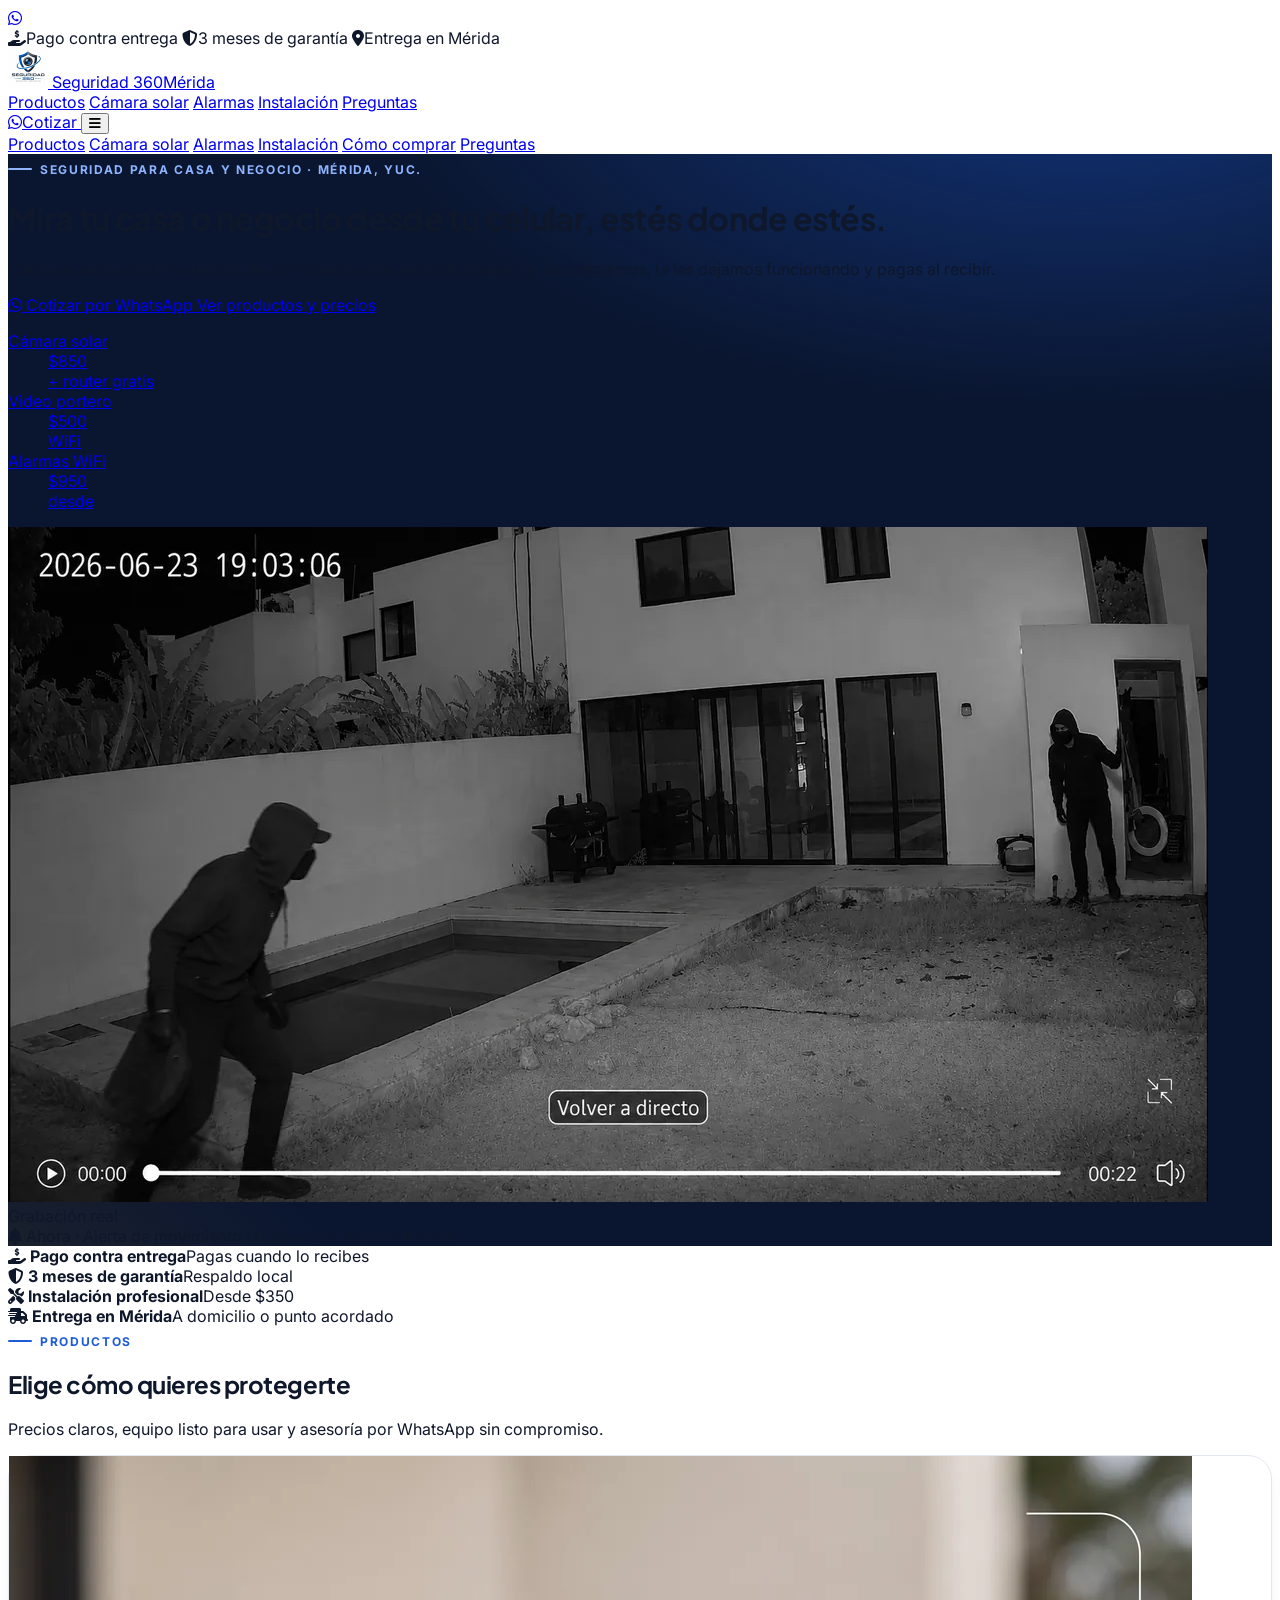
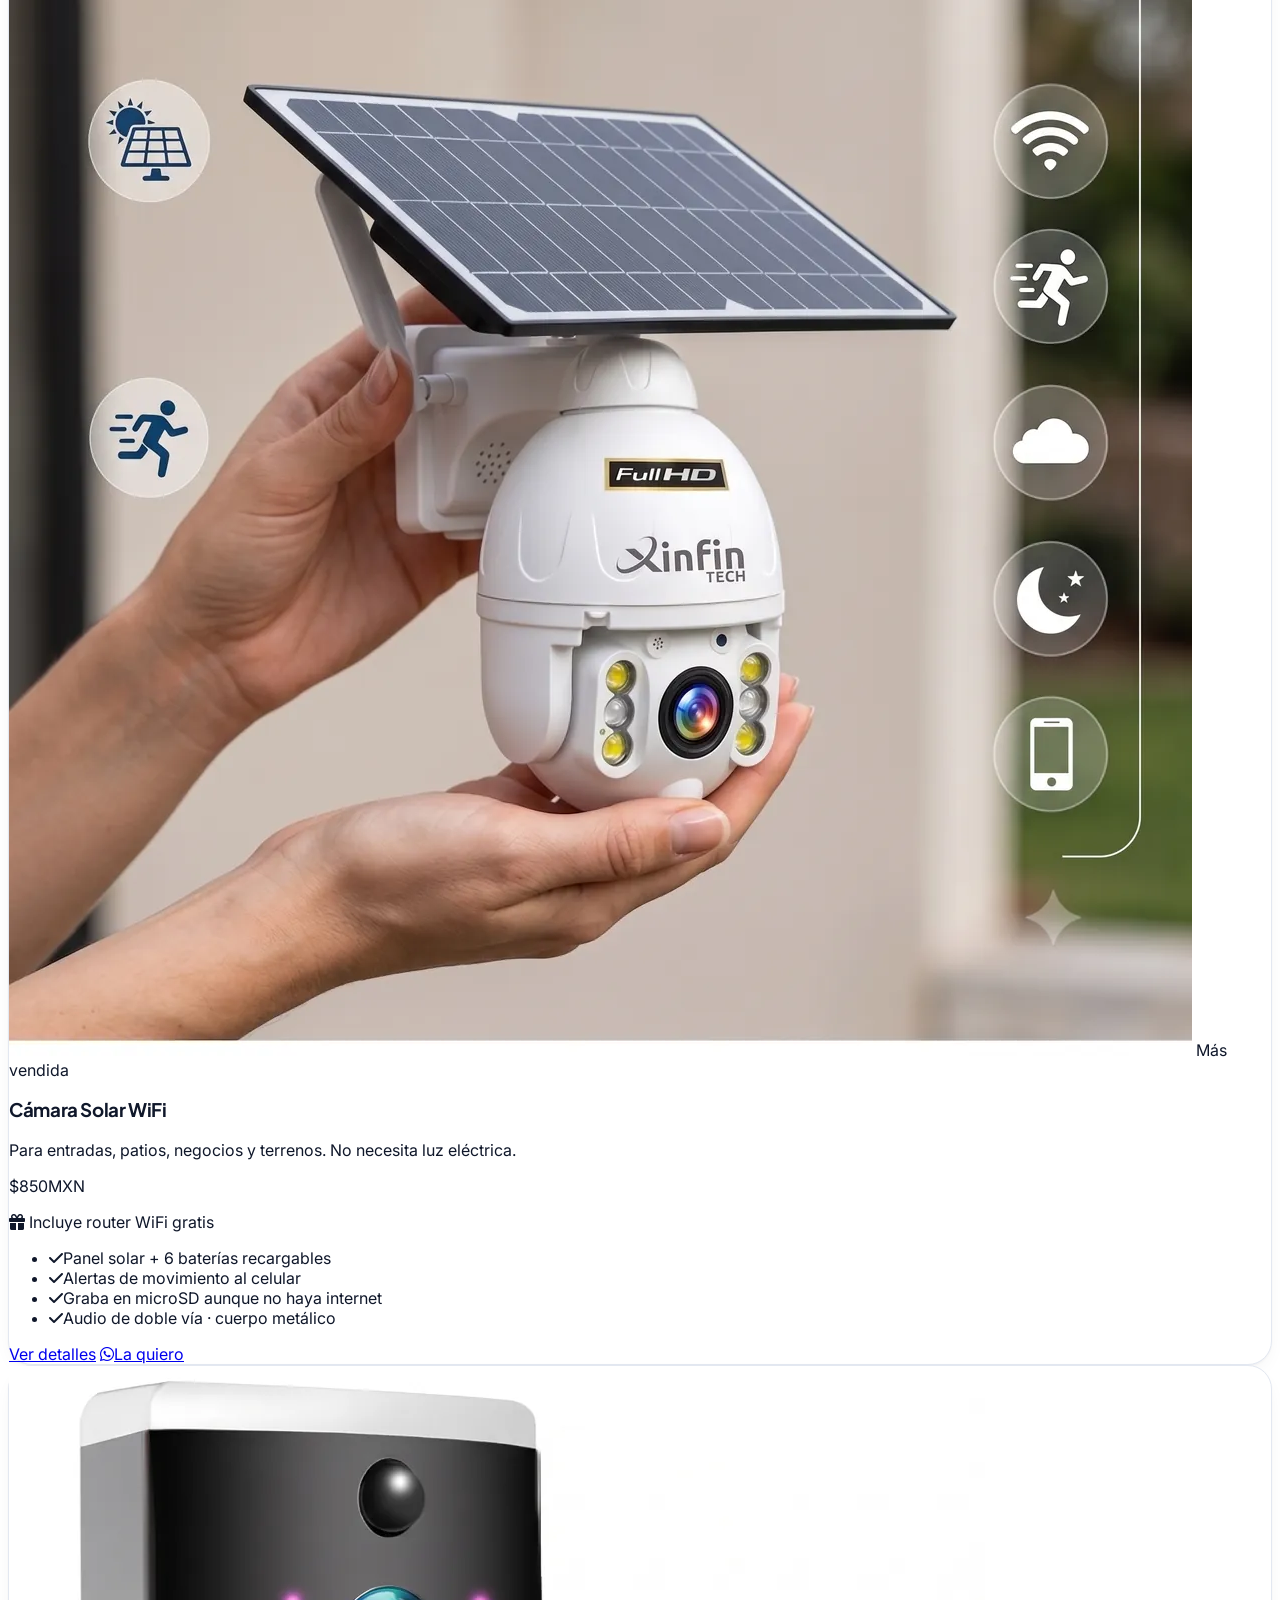
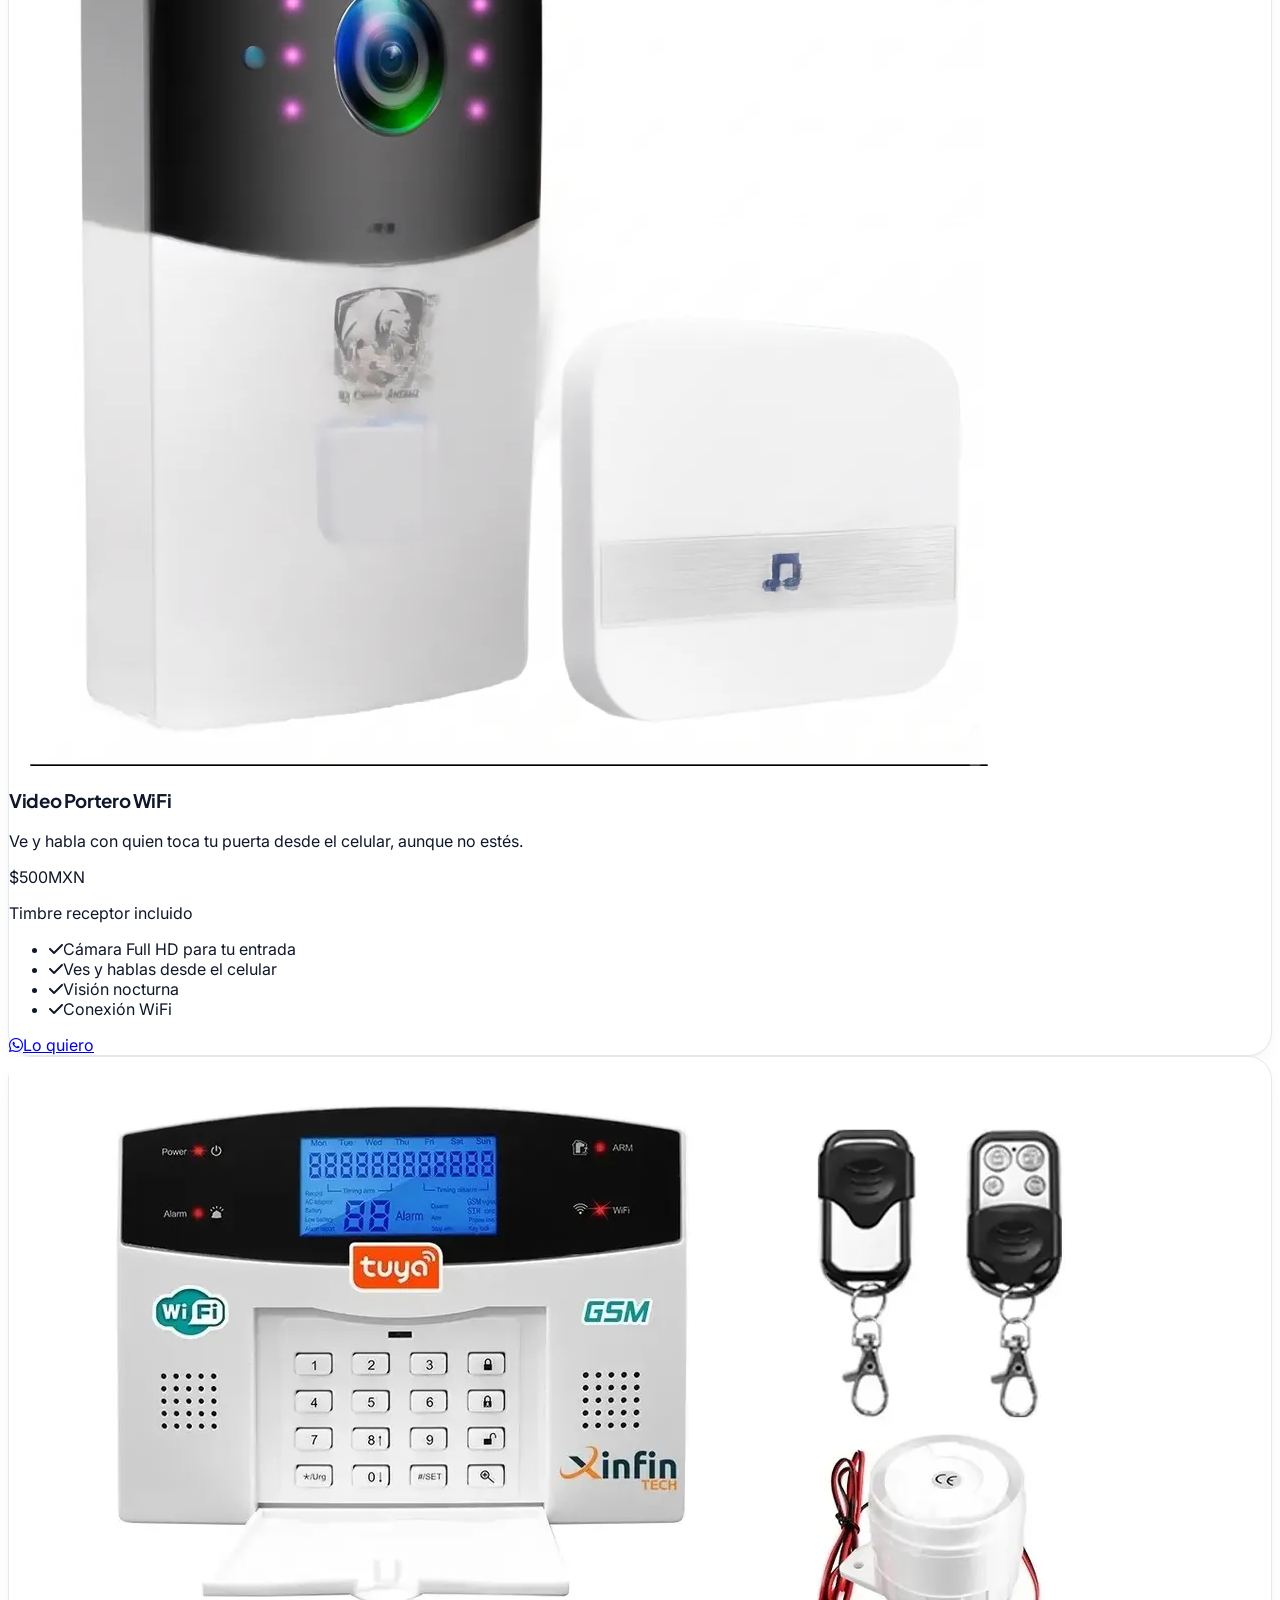
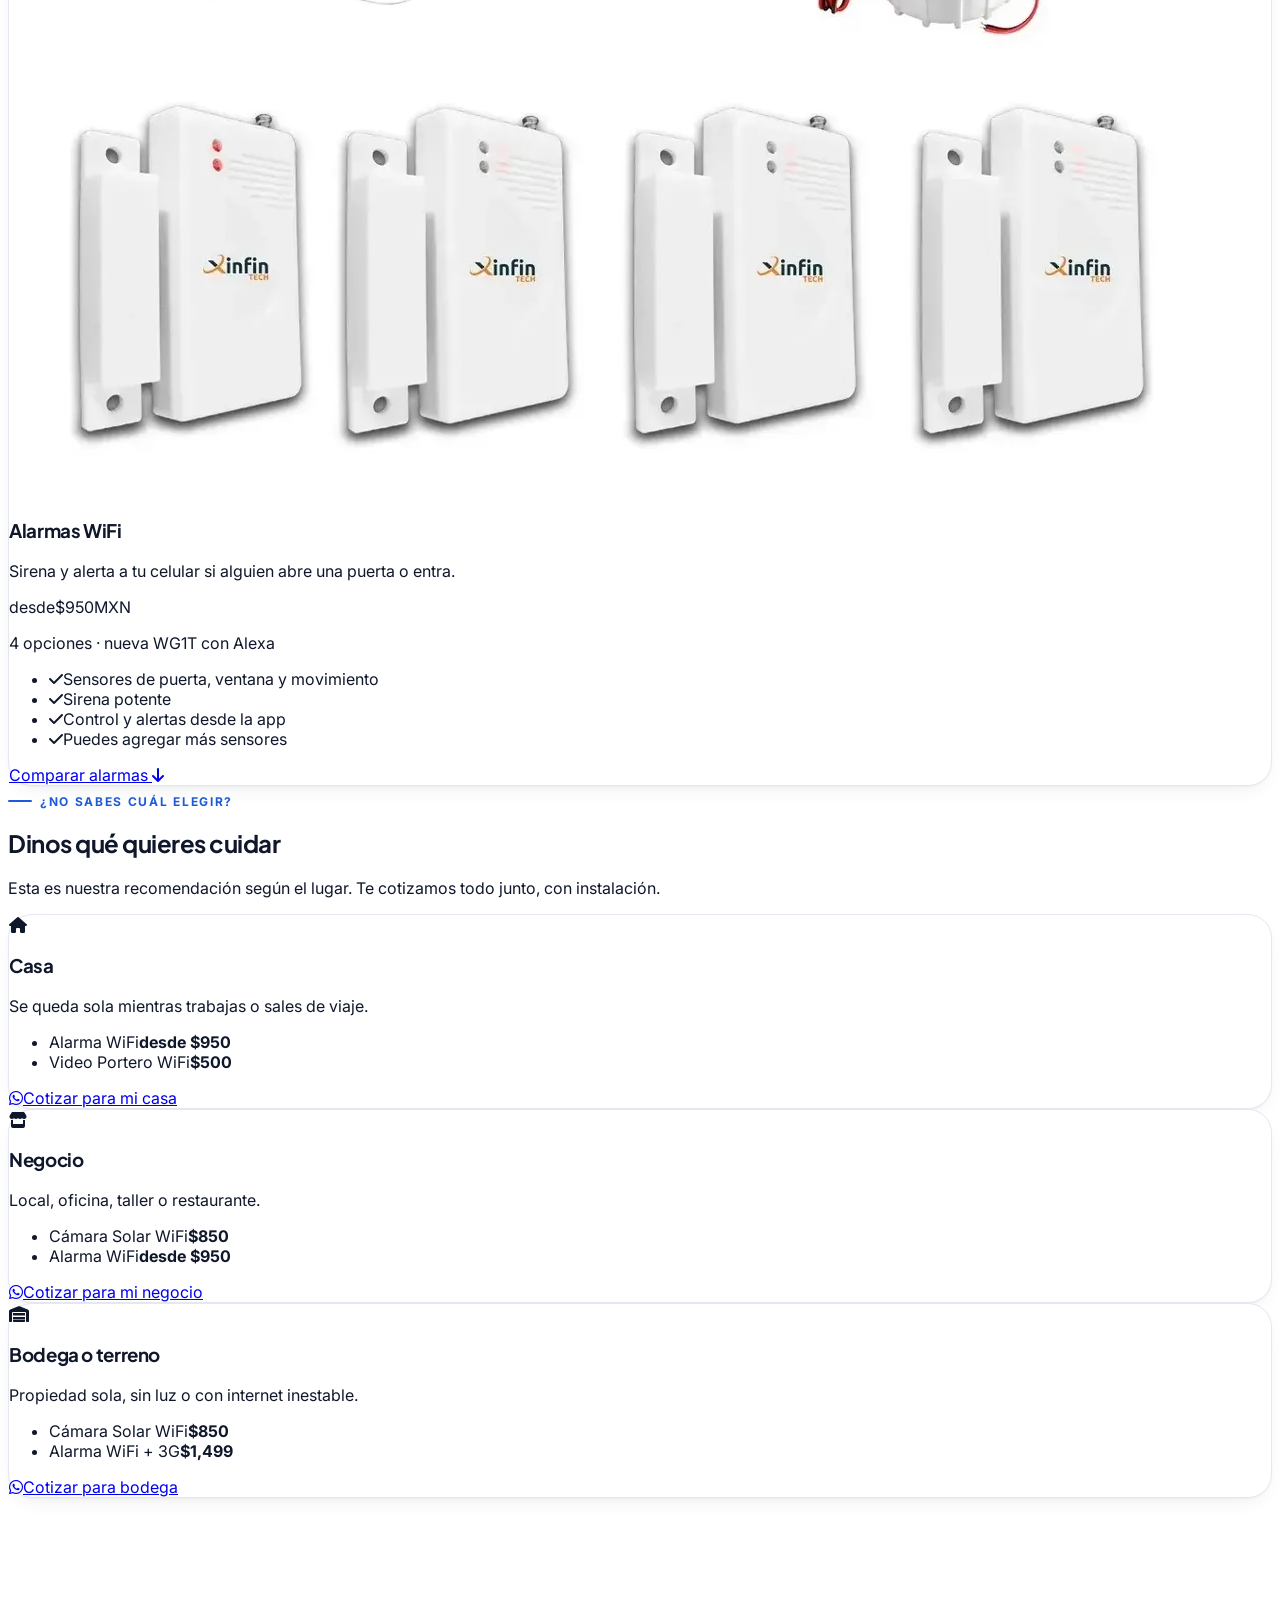
==== commit fd4c8b46: "Agregar alarma WiFi WG1T con galería y columna en la comparativa - Sección destacada "Nueva" dentro " ====
--- a/index.html
+++ b/index.html
@@ -306,7 +306,7 @@
                         <div class="flex items-baseline gap-2 mb-1">
                             <span class="text-suave text-sm">desde</span><span class="font-display text-4xl font-extrabold text-tinta">$950</span><span class="text-suave text-sm">MXN</span>
                         </div>
-                        <p class="text-sm text-suave mb-6">3 opciones, con o sin respaldo 3G</p>
+                        <p class="text-sm text-suave mb-6">4 opciones · nueva WG1T con Alexa</p>
                         <ul class="space-y-2.5 text-[15px] text-texto/80 mb-8 flex-grow">
                             <li class="flex gap-3"><i class="fas fa-check text-marca mt-1"></i>Sensores de puerta, ventana y movimiento</li>
                             <li class="flex gap-3"><i class="fas fa-check text-marca mt-1"></i>Sirena potente</li>
@@ -374,11 +374,11 @@
             <div class="reveal min-w-0 lg:sticky lg:top-28">
                 <div class="card p-3">
                     <div class="relative aspect-square rounded-2xl overflow-hidden bg-superficie">
-                        <button type="button" onclick="openCurrentGalleryImage()" class="block w-full h-full" aria-label="Ampliar imagen">
+                        <button type="button" onclick="galleries.solar.openCurrent()" class="block w-full h-full" aria-label="Ampliar imagen">
                             <img id="solarGalleryMain" src="assets/seguridad360/web/camara-solar-blanca.webp" alt="Cámara solar WiFi con panel solar" class="w-full h-full object-cover">
                         </button>
-                        <button type="button" onclick="changeGallery(-1)" aria-label="Imagen anterior" class="absolute left-3 top-1/2 -translate-y-1/2 w-10 h-10 rounded-full bg-white/90 shadow-suave text-tinta hover:bg-white"><i class="fas fa-chevron-left"></i></button>
-                        <button type="button" onclick="changeGallery(1)" aria-label="Imagen siguiente" class="absolute right-3 top-1/2 -translate-y-1/2 w-10 h-10 rounded-full bg-white/90 shadow-suave text-tinta hover:bg-white"><i class="fas fa-chevron-right"></i></button>
+                        <button type="button" onclick="galleries.solar.change(-1)" aria-label="Imagen anterior" class="absolute left-3 top-1/2 -translate-y-1/2 w-10 h-10 rounded-full bg-white/90 shadow-suave text-tinta hover:bg-white"><i class="fas fa-chevron-left"></i></button>
+                        <button type="button" onclick="galleries.solar.change(1)" aria-label="Imagen siguiente" class="absolute right-3 top-1/2 -translate-y-1/2 w-10 h-10 rounded-full bg-white/90 shadow-suave text-tinta hover:bg-white"><i class="fas fa-chevron-right"></i></button>
                         <span id="solarGalleryCaption" class="absolute left-3 bottom-3 bg-white/90 text-tinta rounded-full px-3 py-1.5 text-xs font-semibold">Cámara solar</span>
                     </div>
                     <div id="solarGalleryThumbs" class="flex gap-2 mt-3 overflow-x-auto no-scrollbar"></div>
@@ -435,10 +435,50 @@
             <div class="max-w-2xl mb-12 reveal">
                 <span class="eyebrow mb-4">Alarmas inteligentes</span>
                 <h2 class="text-3xl md:text-5xl font-extrabold text-tinta mb-4">¿Cuál alarma te conviene?</h2>
-                <p class="text-suave text-lg">Todas suenan y te avisan al celular. La diferencia es el respaldo y el tamaño del lugar.</p>
-            </div>
-
-            <!-- PENDIENTE: agregar la Alarma WiFi WG1T como opción de entrada cuando se confirmen precio, fotos y contenido del kit -->
+                <p class="text-suave text-lg">Todas suenan y te avisan al celular. La diferencia es el respaldo, las funciones inteligentes y el tamaño del lugar.</p>
+            </div>
+
+            <!-- Alarma WG1T destacada -->
+            <!-- PENDIENTE: poner el precio real de la WG1T en los 3 lugares marcados con "precio-wg1t" -->
+            <article id="alarma-wg1t" class="card overflow-hidden grid lg:grid-cols-2 mb-10 reveal">
+                <div class="p-3 bg-superficie min-w-0">
+                    <div class="relative aspect-square rounded-2xl overflow-hidden bg-white">
+                        <button type="button" onclick="galleries.wg1t.openCurrent()" class="block w-full h-full" aria-label="Ampliar imagen">
+                            <img id="wg1tGalleryMain" src="assets/seguridad360/web/wg1t-principal.webp" alt="Alarma WiFi inteligente WG1T" class="w-full h-full object-cover">
+                        </button>
+                        <button type="button" onclick="galleries.wg1t.change(-1)" aria-label="Imagen anterior" class="absolute left-3 top-1/2 -translate-y-1/2 w-10 h-10 rounded-full bg-white/90 shadow-suave text-tinta hover:bg-white"><i class="fas fa-chevron-left"></i></button>
+                        <button type="button" onclick="galleries.wg1t.change(1)" aria-label="Imagen siguiente" class="absolute right-3 top-1/2 -translate-y-1/2 w-10 h-10 rounded-full bg-white/90 shadow-suave text-tinta hover:bg-white"><i class="fas fa-chevron-right"></i></button>
+                        <span id="wg1tGalleryCaption" class="absolute left-3 bottom-3 bg-white/90 text-tinta rounded-full px-3 py-1.5 text-xs font-semibold">Alarma WiFi WG1T</span>
+                    </div>
+                    <div id="wg1tGalleryThumbs" class="flex gap-2 mt-3 overflow-x-auto no-scrollbar"></div>
+                </div>
+                <div class="p-7 md:p-10 flex flex-col">
+                    <div class="flex items-center gap-2 mb-4">
+                        <span class="bg-solar text-tinta text-[11px] font-bold uppercase tracking-wider px-3 py-1.5 rounded-full">Nueva</span>
+                        <span class="text-xs font-semibold text-suave">Modelo WG1T · Tuya Smart Life</span>
+                    </div>
+                    <h3 class="text-2xl md:text-3xl font-extrabold text-tinta mb-2">Alarma WiFi Inteligente con panel luminoso</h3>
+                    <p class="text-suave mb-5">Compacta, moderna y fácil de usar. Suena, se ilumina y te avisa al celular. Se arma con el control remoto, desde la app o con tu voz.</p>
+                    <p class="mb-6"><span class="font-display text-3xl font-extrabold text-tinta" data-precio-wg1t>Pregunta el precio</span></p>
+                    <ul class="grid sm:grid-cols-2 gap-x-6 gap-y-2.5 text-[15px] text-texto/80 mb-7">
+                        <li class="flex gap-3"><i class="fas fa-bullhorn text-marca mt-1 w-4 text-center"></i>Sirena interna de 88 dB</li>
+                        <li class="flex gap-3"><i class="fas fa-mobile-screen text-marca mt-1 w-4 text-center"></i>Alertas push al celular</li>
+                        <li class="flex gap-3"><i class="fas fa-volume-xmark text-marca mt-1 w-4 text-center"></i>Modo sonoro o silencioso</li>
+                        <li class="flex gap-3"><i class="fas fa-battery-three-quarters text-marca mt-1 w-4 text-center"></i>Batería de respaldo 3 h</li>
+                        <li class="flex gap-3"><i class="fas fa-microphone text-marca mt-1 w-4 text-center"></i>Funciona con Alexa y Google</li>
+                        <li class="flex gap-3"><i class="fas fa-shield-halved text-marca mt-1 w-4 text-center"></i>Antisabotaje (botón tamper)</li>
+                        <li class="flex gap-3"><i class="fas fa-plus text-marca mt-1 w-4 text-center"></i>Hasta 24 sensores y 50 controles</li>
+                        <li class="flex gap-3"><i class="fas fa-ruler-combined text-marca mt-1 w-4 text-center"></i>Pequeña: 9 × 9 × 2.5 cm</li>
+                    </ul>
+                    <p class="text-sm text-suave bg-superficie rounded-2xl px-4 py-3 mb-7"><b class="text-tinta">Incluye:</b> panel de alarma, sensor de movimiento, sensores magnéticos de puerta y control remoto. Instalación y configuración desde $500.</p>
+                    <div class="mt-auto flex flex-col sm:flex-row gap-3">
+                        <a href="https://wa.me/529991850841?text=Hola%2C%20vi%20la%20p%C3%A1gina%20de%20Seguridad%20360%20M%C3%A9rida.%20Me%20interesa%20la%20nueva%20Alarma%20WiFi%20WG1T%20con%20panel%20luminoso.%20%C2%BFCu%C3%A1nto%20cuesta%20y%20qu%C3%A9%20incluye%3F" target="_blank" rel="noopener" class="flex-1 text-center bg-wa hover:bg-wa-osc text-white font-semibold py-3.5 rounded-full"><i class="fab fa-whatsapp mr-1"></i>Quiero la WG1T</a>
+                        <a href="https://wa.me/529991850841?text=Hola%2C%20vi%20la%20p%C3%A1gina%20de%20Seguridad%20360%20M%C3%A9rida.%20%C2%BFMe%20pueden%20mandar%20un%20video%20de%20la%20Alarma%20WiFi%20WG1T%20funcionando%3F" target="_blank" rel="noopener" class="flex-1 text-center border border-linea hover:bg-superficie font-semibold py-3.5 rounded-full text-sm">Pedir video de demostración</a>
+                    </div>
+                </div>
+            </article>
+
+            <h3 class="text-lg font-bold text-tinta mb-5 reveal">Más opciones de alarma</h3>
             <div class="grid md:grid-cols-3 gap-6">
                 <article class="card overflow-hidden flex flex-col reveal">
                     <button type="button" onclick="openLightbox('assets/seguridad360/web/alarma-wifi.webp', 'Alarma WiFi desde $950')" class="aspect-[4/3] bg-white border-b border-linea"><img loading="lazy" decoding="async" src="assets/seguridad360/web/alarma-wifi.webp" alt="Alarma WiFi con sensores inalámbricos" class="w-full h-full object-contain p-6"></button>
@@ -492,22 +532,23 @@
 
             <!-- Comparativa -->
             <div class="mt-12 card overflow-x-auto reveal">
-                <table class="w-full text-[15px] text-left min-w-[560px]">
+                <table class="w-full text-[15px] text-left min-w-[680px]">
                     <thead class="bg-superficie text-tinta">
                         <tr>
                             <th class="py-4 px-6 font-semibold text-suave text-sm">Comparativa</th>
+                            <th class="py-4 px-4 font-bold">WG1T <span class="text-[10px] font-bold uppercase bg-solar text-tinta px-1.5 py-0.5 rounded ml-1">Nueva</span></th>
                             <th class="py-4 px-4 font-bold">WiFi</th>
                             <th class="py-4 px-4 font-bold text-marca">WiFi + 3G</th>
                             <th class="py-4 px-4 font-bold">A medida</th>
                         </tr>
                     </thead>
                     <tbody class="divide-y divide-linea">
-                        <tr><td class="py-4 px-6 text-suave">Precio</td><td class="px-4 font-semibold">Desde $950</td><td class="px-4 font-semibold">$1,499</td><td class="px-4 font-semibold">Cotizar</td></tr>
-                        <tr><td class="py-4 px-6 text-suave">Sensores incluidos</td><td class="px-4">5</td><td class="px-4">5</td><td class="px-4">Los que necesites</td></tr>
-                        <tr><td class="py-4 px-6 text-suave">Sirena + alerta al celular</td><td class="px-4"><i class="fas fa-check text-wa-osc"></i></td><td class="px-4"><i class="fas fa-check text-wa-osc"></i></td><td class="px-4"><i class="fas fa-check text-wa-osc"></i></td></tr>
-                        <tr><td class="py-4 px-6 text-suave">Avisa aunque no haya internet</td><td class="px-4"><i class="fas fa-minus text-suave/60"></i></td><td class="px-4"><i class="fas fa-check text-wa-osc"></i> <span class="text-sm text-suave">con SIM</span></td><td class="px-4 text-sm text-suave">Según equipo</td></tr>
-                        <tr><td class="py-4 px-6 text-suave">Ideal para</td><td class="px-4">Casa o local</td><td class="px-4">Bodega, casa sola</td><td class="px-4">Lugares grandes</td></tr>
-                        <tr><td class="py-4 px-6 text-suave">Instalación y configuración</td><td class="px-4" colspan="3">Desde $500</td></tr>
+                        <tr><td class="py-4 px-6 text-suave">Precio</td><td class="px-4 font-semibold" data-precio-wg1t>Preguntar</td><td class="px-4 font-semibold">Desde $950</td><td class="px-4 font-semibold">$1,499</td><td class="px-4 font-semibold">Cotizar</td></tr>
+                        <tr><td class="py-4 px-6 text-suave">Sensores incluidos</td><td class="px-4">Movimiento + puerta</td><td class="px-4">5</td><td class="px-4">5</td><td class="px-4">Los que necesites</td></tr>
+                        <tr><td class="py-4 px-6 text-suave">Sirena + alerta al celular</td><td class="px-4"><i class="fas fa-check text-wa-osc"></i> <span class="text-sm text-suave">88 dB</span></td><td class="px-4"><i class="fas fa-check text-wa-osc"></i></td><td class="px-4"><i class="fas fa-check text-wa-osc"></i></td><td class="px-4"><i class="fas fa-check text-wa-osc"></i></td></tr>
+                        <tr><td class="py-4 px-6 text-suave">Avisa aunque no haya internet</td><td class="px-4"><i class="fas fa-minus text-suave/60"></i></td><td class="px-4"><i class="fas fa-minus text-suave/60"></i></td><td class="px-4"><i class="fas fa-check text-wa-osc"></i> <span class="text-sm text-suave">con SIM</span></td><td class="px-4 text-sm text-suave">Según equipo</td></tr>
+                        <tr><td class="py-4 px-6 text-suave">Ideal para</td><td class="px-4">Casa o departamento</td><td class="px-4">Casa o local</td><td class="px-4">Bodega, casa sola</td><td class="px-4">Lugares grandes</td></tr>
+                        <tr><td class="py-4 px-6 text-suave">Instalación y configuración</td><td class="px-4" colspan="4">Desde $500</td></tr>
                     </tbody>
                 </table>
             </div>
@@ -689,7 +730,7 @@
                         <div>
                             <label for="product" class="text-sm font-semibold text-tinta">Producto</label>
                             <select id="product" class="w-full mt-1.5 bg-superficie border border-linea rounded-xl p-3.5 focus:border-marca focus:outline-none">
-                                <option>Quiero recomendación</option><option>Cámara solar</option><option>Video Portero WiFi</option><option>Alarma WiFi</option><option>Alarma WiFi + 3G</option><option>Alarma a medida</option>
+                                <option>Quiero recomendación</option><option>Cámara solar</option><option>Video Portero WiFi</option><option>Alarma WiFi WG1T (nueva)</option><option>Alarma WiFi</option><option>Alarma WiFi + 3G</option><option>Alarma a medida</option>
                             </select>
                         </div>
                     </div>
@@ -721,6 +762,7 @@
                 <ul class="space-y-2.5 text-suave text-sm">
                     <li><a href="#camara-solar" class="hover:text-tinta">Cámara solar WiFi</a></li>
                     <li><a href="#productos" class="hover:text-tinta">Video portero WiFi</a></li>
+                    <li><a href="#alarma-wg1t" class="hover:text-tinta">Alarma WiFi WG1T (nueva)</a></li>
                     <li><a href="#alarmas" class="hover:text-tinta">Alarmas WiFi y WiFi + 3G</a></li>
                     <li><a href="#instalacion" class="hover:text-tinta">Instalación y configuración</a></li>
                 </ul>
@@ -773,47 +815,66 @@
             btn.querySelector('i').className = open ? 'fas fa-xmark' : 'fas fa-bars';
         }
 
-        // 3. Galería de la cámara solar
-        const solarGalleryImages = [
-            { src: 'assets/seguridad360/web/camara-solar-blanca.webp', caption: 'Cámara solar', alt: 'Cámara solar WiFi con panel solar' },
-            { src: 'assets/seguridad360/web/solar-producto.webp', caption: 'Vista del producto', alt: 'Cámara solar WiFi' },
-            { src: 'assets/seguridad360/web/solar-caracteristicas.webp', caption: 'Partes y componentes', alt: 'Características de la cámara solar WiFi' },
-            { src: 'assets/seguridad360/web/solar-funciones.webp', caption: 'Funciones inteligentes', alt: 'Funciones de la cámara solar WiFi' },
-            { src: 'assets/seguridad360/web/solar-ip67.webp', caption: 'Protección IP67 para exterior', alt: 'Protección IP67' },
-            { src: 'assets/seguridad360/web/solar-movimiento.webp', caption: 'Detección de movimiento', alt: 'Detección de movimiento e infrarrojo' },
-            { src: 'assets/seguridad360/web/solar-energia.webp', caption: 'Energía solar recargable', alt: 'Energía solar recargable' },
-            { src: 'assets/seguridad360/web/solar-extension.webp', caption: 'Panel con cable de 5 metros', alt: 'Instalación extendida con cable de 5 metros' },
-            { src: 'assets/seguridad360/web/solar-encendido.webp', caption: 'Baterías y encendido', alt: 'Baterías y botón de encendido' },
-            { src: 'assets/seguridad360/web/solar-escenarios.webp', caption: 'Dónde usarla', alt: 'Escenarios de uso de la cámara solar' }
-        ];
-        let solarGalleryIndex = 0;
-
-        const thumbs = document.getElementById('solarGalleryThumbs');
-        solarGalleryImages.forEach((img, i) => {
-            const b = document.createElement('button');
-            b.type = 'button';
-            b.className = 'gallery-thumb shrink-0 w-16 h-16 md:w-20 md:h-20 rounded-xl overflow-hidden' + (i === 0 ? ' active' : '');
-            b.setAttribute('aria-label', img.caption);
-            b.onclick = () => setGalleryImage(i);
-            b.innerHTML = `<img loading="lazy" src="${img.src}" alt="" class="w-full h-full object-cover">`;
-            thumbs.appendChild(b);
-        });
-
-        function setGalleryImage(index) {
-            solarGalleryIndex = (index + solarGalleryImages.length) % solarGalleryImages.length;
-            const image = solarGalleryImages[solarGalleryIndex];
-            const main = document.getElementById('solarGalleryMain');
-            main.src = image.src;
-            main.alt = image.alt;
-            document.getElementById('solarGalleryCaption').textContent = image.caption;
-            thumbs.querySelectorAll('.gallery-thumb').forEach((t, i) => t.classList.toggle('active', i === solarGalleryIndex));
-            thumbs.children[solarGalleryIndex].scrollIntoView({ block: 'nearest', inline: 'nearest', behavior: 'smooth' });
+        // 3. Galerías de producto
+        const galleries = {};
+        let activeGallery = null;
+        function makeGallery(key, images) {
+            const main = document.getElementById(key + 'GalleryMain');
+            const caption = document.getElementById(key + 'GalleryCaption');
+            const thumbs = document.getElementById(key + 'GalleryThumbs');
+            let index = 0;
+            images.forEach((img, i) => {
+                const b = document.createElement('button');
+                b.type = 'button';
+                b.className = 'gallery-thumb shrink-0 w-16 h-16 md:w-20 md:h-20 rounded-xl overflow-hidden' + (i === 0 ? ' active' : '');
+                b.setAttribute('aria-label', img.caption);
+                b.onclick = () => set(i);
+                b.innerHTML = `<img loading="lazy" src="${img.src}" alt="" class="w-full h-full object-cover">`;
+                thumbs.appendChild(b);
+            });
+            function set(i) {
+                index = (i + images.length) % images.length;
+                main.src = images[index].src;
+                main.alt = images[index].alt;
+                caption.textContent = images[index].caption;
+                [...thumbs.children].forEach((t, n) => t.classList.toggle('active', n === index));
+                thumbs.children[index].scrollIntoView({ block: 'nearest', inline: 'nearest', behavior: 'smooth' });
+            }
+            const g = {
+                change: (d) => set(index + d),
+                openCurrent: () => { activeGallery = g; openLightbox(images[index].src, images[index].caption, images[index].alt); }
+            };
+            galleries[key] = g;
         }
-        function changeGallery(direction) { setGalleryImage(solarGalleryIndex + direction); }
-        function openCurrentGalleryImage() {
-            const image = solarGalleryImages[solarGalleryIndex];
-            openLightbox(image.src, image.caption, image.alt);
-        }
+
+        const W = 'assets/seguridad360/web/';
+        makeGallery('solar', [
+            { src: W + 'camara-solar-blanca.webp', caption: 'Cámara solar', alt: 'Cámara solar WiFi con panel solar' },
+            { src: W + 'solar-producto.webp', caption: 'Vista del producto', alt: 'Cámara solar WiFi' },
+            { src: W + 'solar-caracteristicas.webp', caption: 'Partes y componentes', alt: 'Características de la cámara solar WiFi' },
+            { src: W + 'solar-funciones.webp', caption: 'Funciones inteligentes', alt: 'Funciones de la cámara solar WiFi' },
+            { src: W + 'solar-ip67.webp', caption: 'Protección IP67 para exterior', alt: 'Protección IP67' },
+            { src: W + 'solar-movimiento.webp', caption: 'Detección de movimiento', alt: 'Detección de movimiento e infrarrojo' },
+            { src: W + 'solar-energia.webp', caption: 'Energía solar recargable', alt: 'Energía solar recargable' },
+            { src: W + 'solar-extension.webp', caption: 'Panel con cable de 5 metros', alt: 'Instalación extendida con cable de 5 metros' },
+            { src: W + 'solar-encendido.webp', caption: 'Baterías y encendido', alt: 'Baterías y botón de encendido' },
+            { src: W + 'solar-escenarios.webp', caption: 'Dónde usarla', alt: 'Escenarios de uso de la cámara solar' }
+        ]);
+        makeGallery('wg1t', [
+            { src: W + 'wg1t-principal.webp', caption: 'Alarma WiFi WG1T', alt: 'Alarma WiFi inteligente WG1T y sus funciones' },
+            { src: W + 'wg1t-hogar.webp', caption: 'Protege tu hogar', alt: 'Alarma WG1T en una sala' },
+            { src: W + 'wg1t-panel-luminoso.webp', caption: 'Panel luminoso con sirena 88 dB', alt: 'Panel luminoso con sirena interna' },
+            { src: W + 'wg1t-sonora-silenciosa.webp', caption: 'Modo sonoro o silencioso', alt: 'Alarma sonora o silenciosa' },
+            { src: W + 'wg1t-wifi-bateria.webp', caption: 'WiFi y batería de respaldo', alt: 'Tecnología WiFi y batería de respaldo de 3 horas' },
+            { src: W + 'wg1t-push-voz.webp', caption: 'Alertas push y control por voz', alt: 'Notificaciones push y control con Alexa o Google' },
+            { src: W + 'wg1t-antisabotaje.webp', caption: 'Antisabotaje', alt: 'Botón tamper antisabotaje' },
+            { src: W + 'wg1t-smart-life.webp', caption: 'App Smart Life', alt: 'Compatible con la app Smart Life' },
+            { src: W + 'wg1t-medidas.webp', caption: 'Medidas: 9 × 9 × 2.5 cm', alt: 'Características y medidas de la alarma' },
+            { src: W + 'wg1t-sensor-movimiento.webp', caption: 'Sensor de movimiento', alt: 'Sensor de movimiento de hasta 8 metros' },
+            { src: W + 'wg1t-sensor-puerta.webp', caption: 'Sensor magnético de puerta', alt: 'Sensor magnético de puerta' },
+            { src: W + 'wg1t-control-remoto.webp', caption: 'Control remoto incluido', alt: 'Control remoto y app en el celular' },
+            { src: W + 'wg1t-casa.webp', caption: 'Sensores en toda la casa', alt: 'Distribución de sensores en una casa' }
+        ]);
 
         // 4. Visor de imágenes
         function openLightbox(src, caption = '', alt = '') {
@@ -827,14 +888,16 @@
         function closeLightbox(event) {
             if (event && event.target !== event.currentTarget) return;
             document.getElementById('imageLightbox').classList.remove('open');
+            activeGallery = null;
             document.body.classList.remove('overflow-hidden');
         }
         document.addEventListener('keydown', (event) => {
             const lightboxOpen = document.getElementById('imageLightbox').classList.contains('open');
             if (event.key === 'Escape') closeLightbox();
             if (!lightboxOpen) return;
-            if (event.key === 'ArrowRight') { changeGallery(1); openCurrentGalleryImage(); }
-            if (event.key === 'ArrowLeft') { changeGallery(-1); openCurrentGalleryImage(); }
+            if (!activeGallery) return;
+            if (event.key === 'ArrowRight') { activeGallery.change(1); activeGallery.openCurrent(); }
+            if (event.key === 'ArrowLeft') { activeGallery.change(-1); activeGallery.openCurrent(); }
         });
 
         // 5. Formulario a WhatsApp
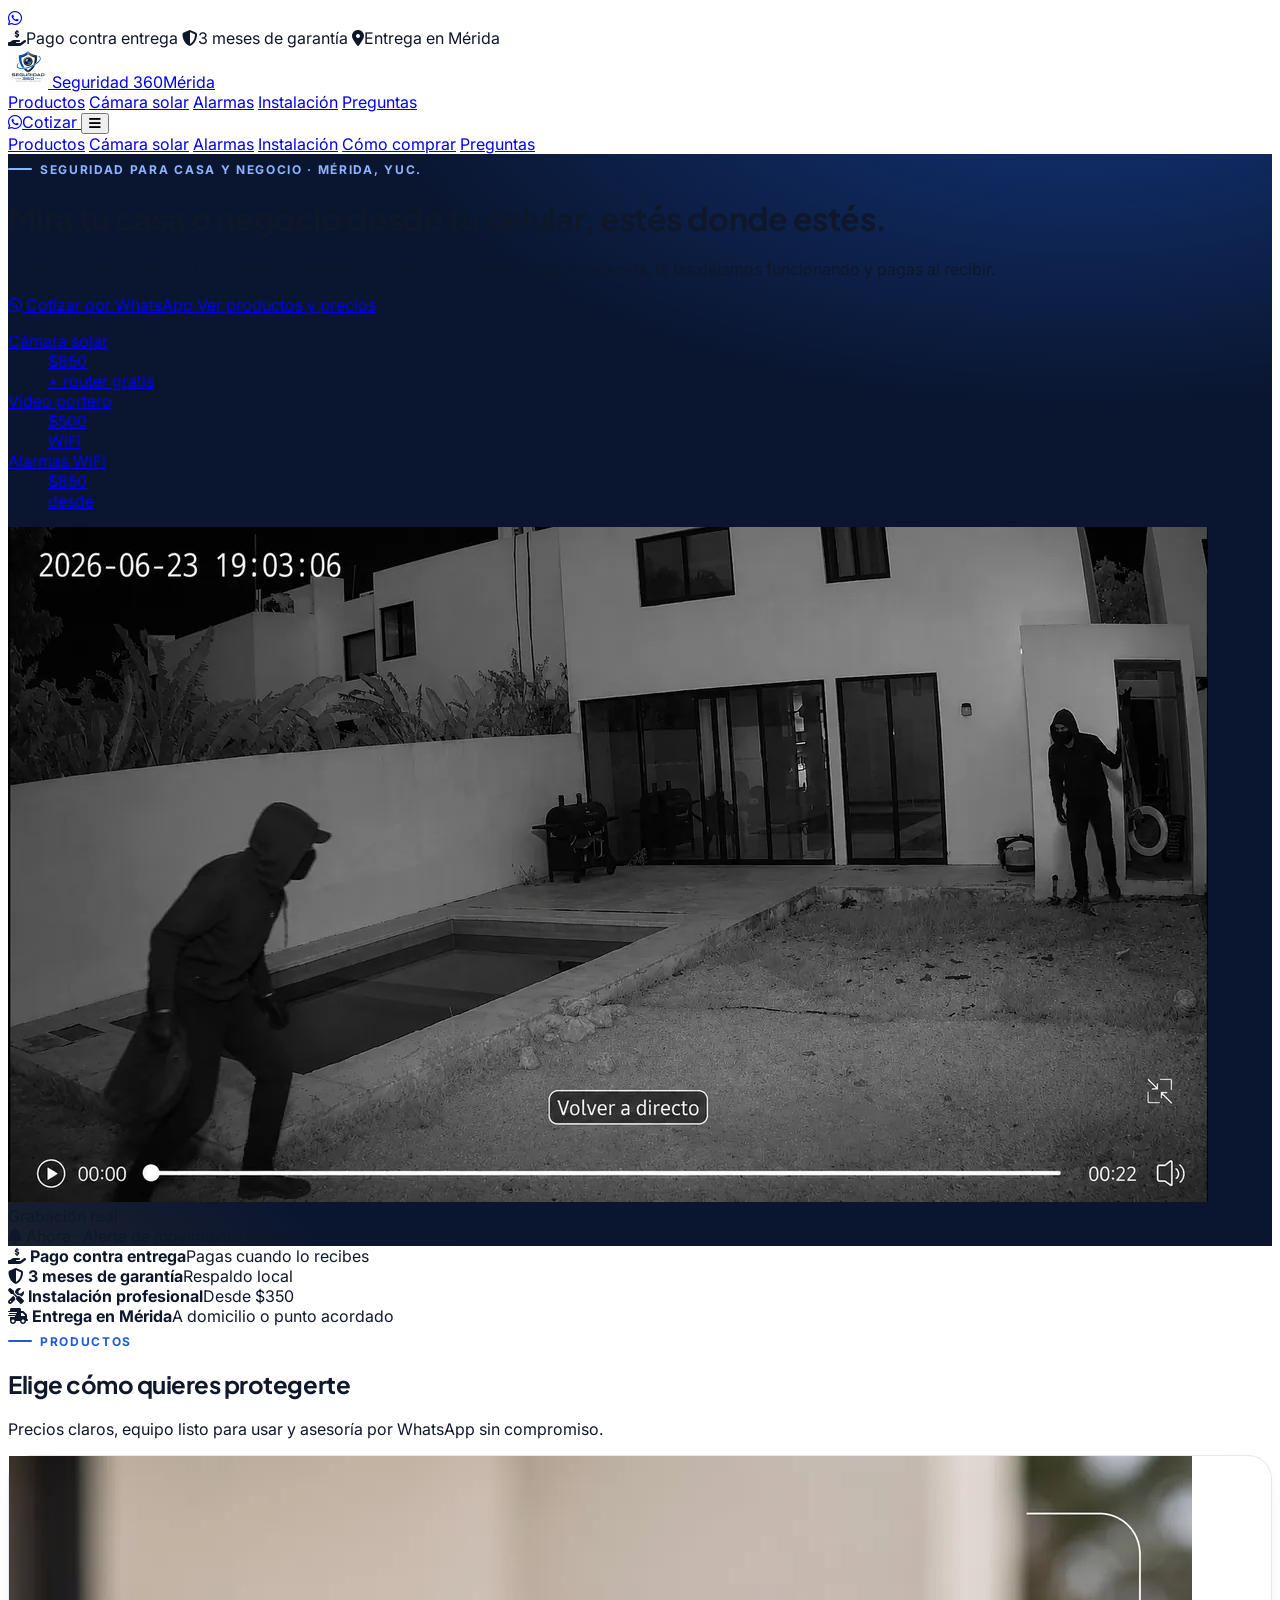
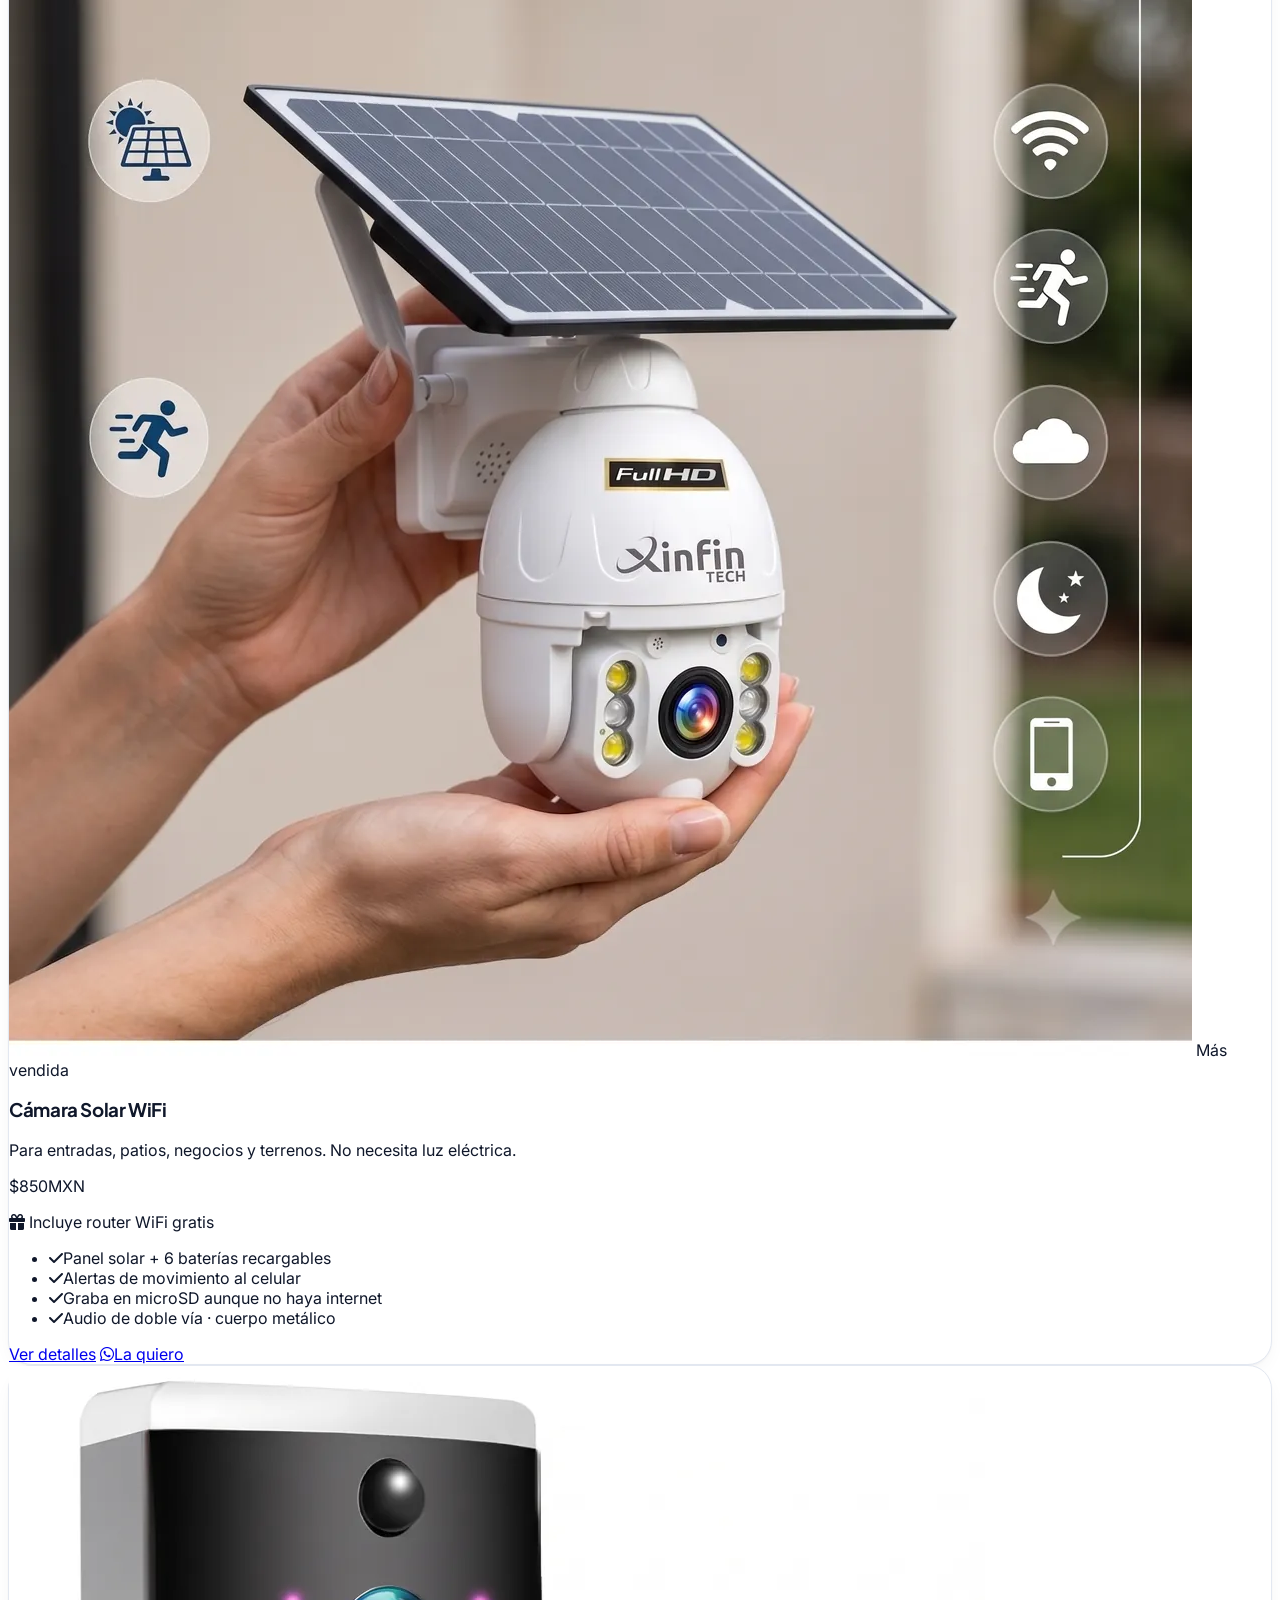
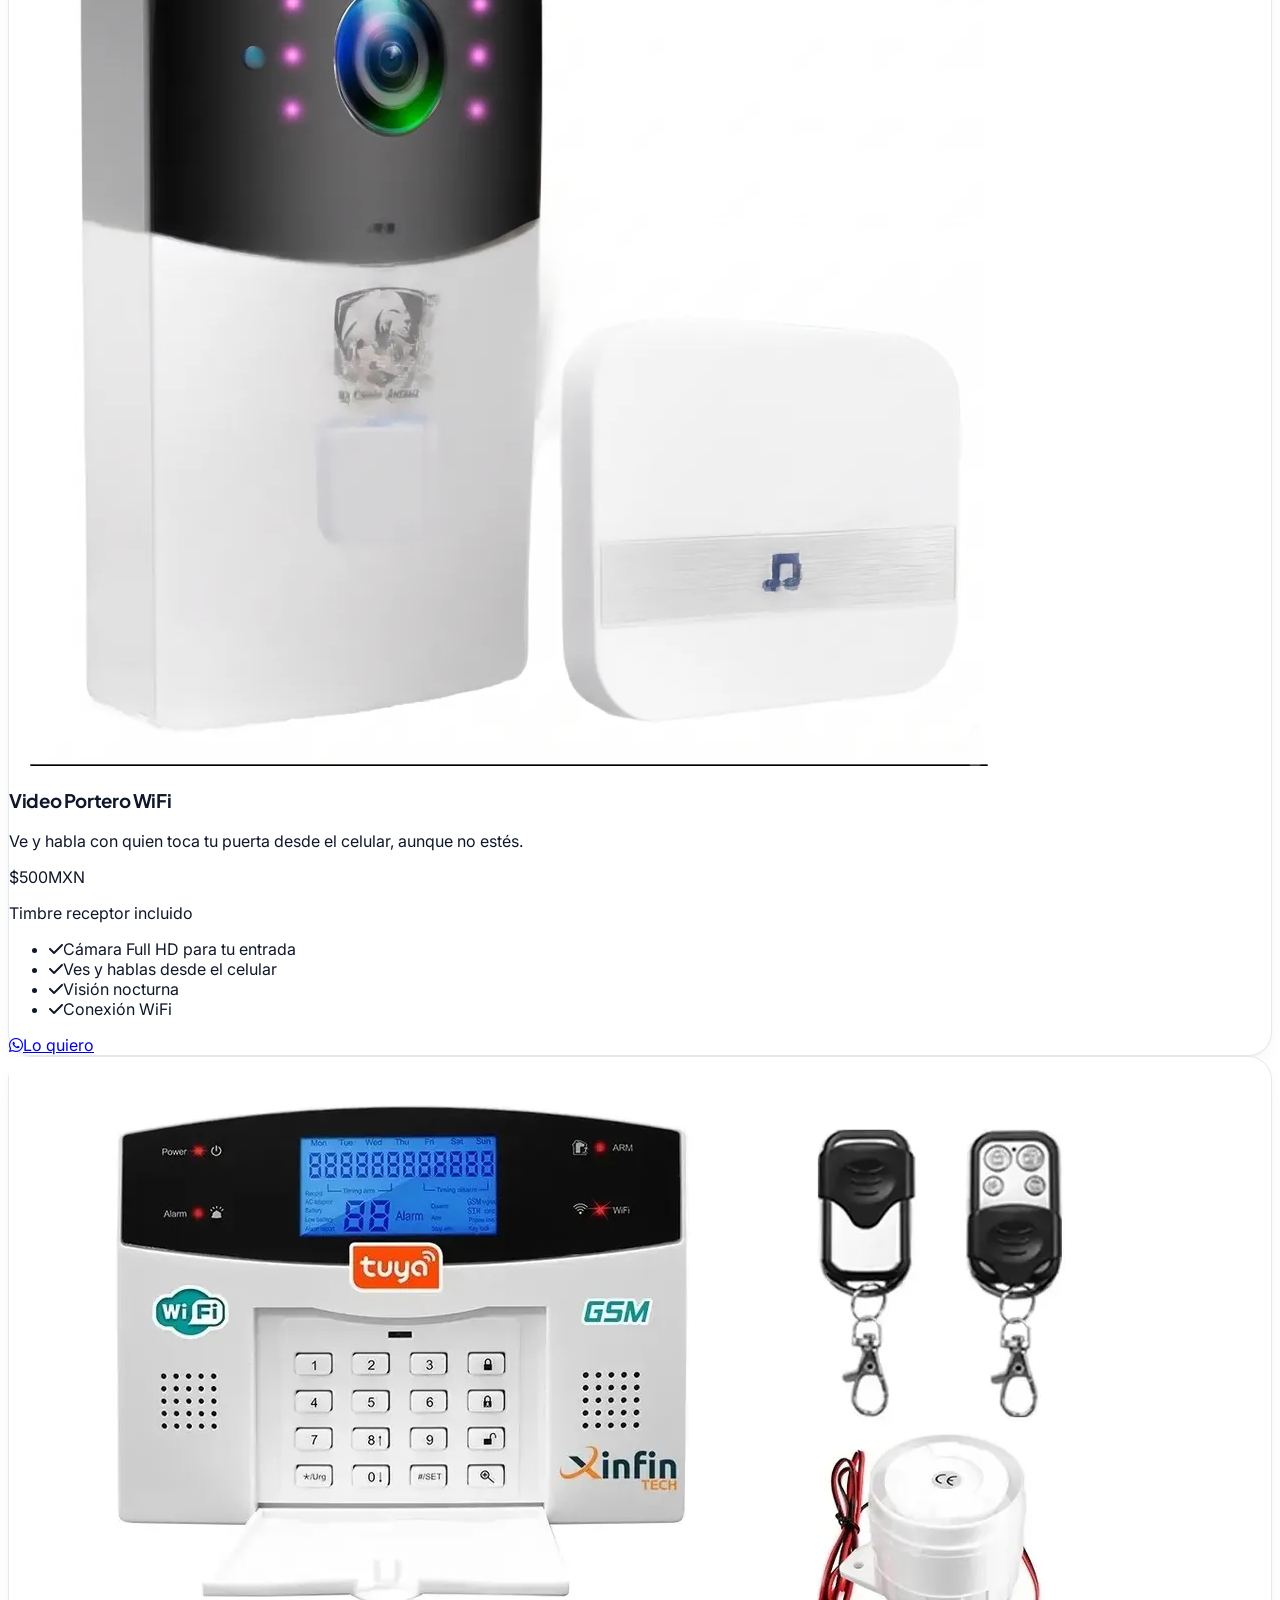
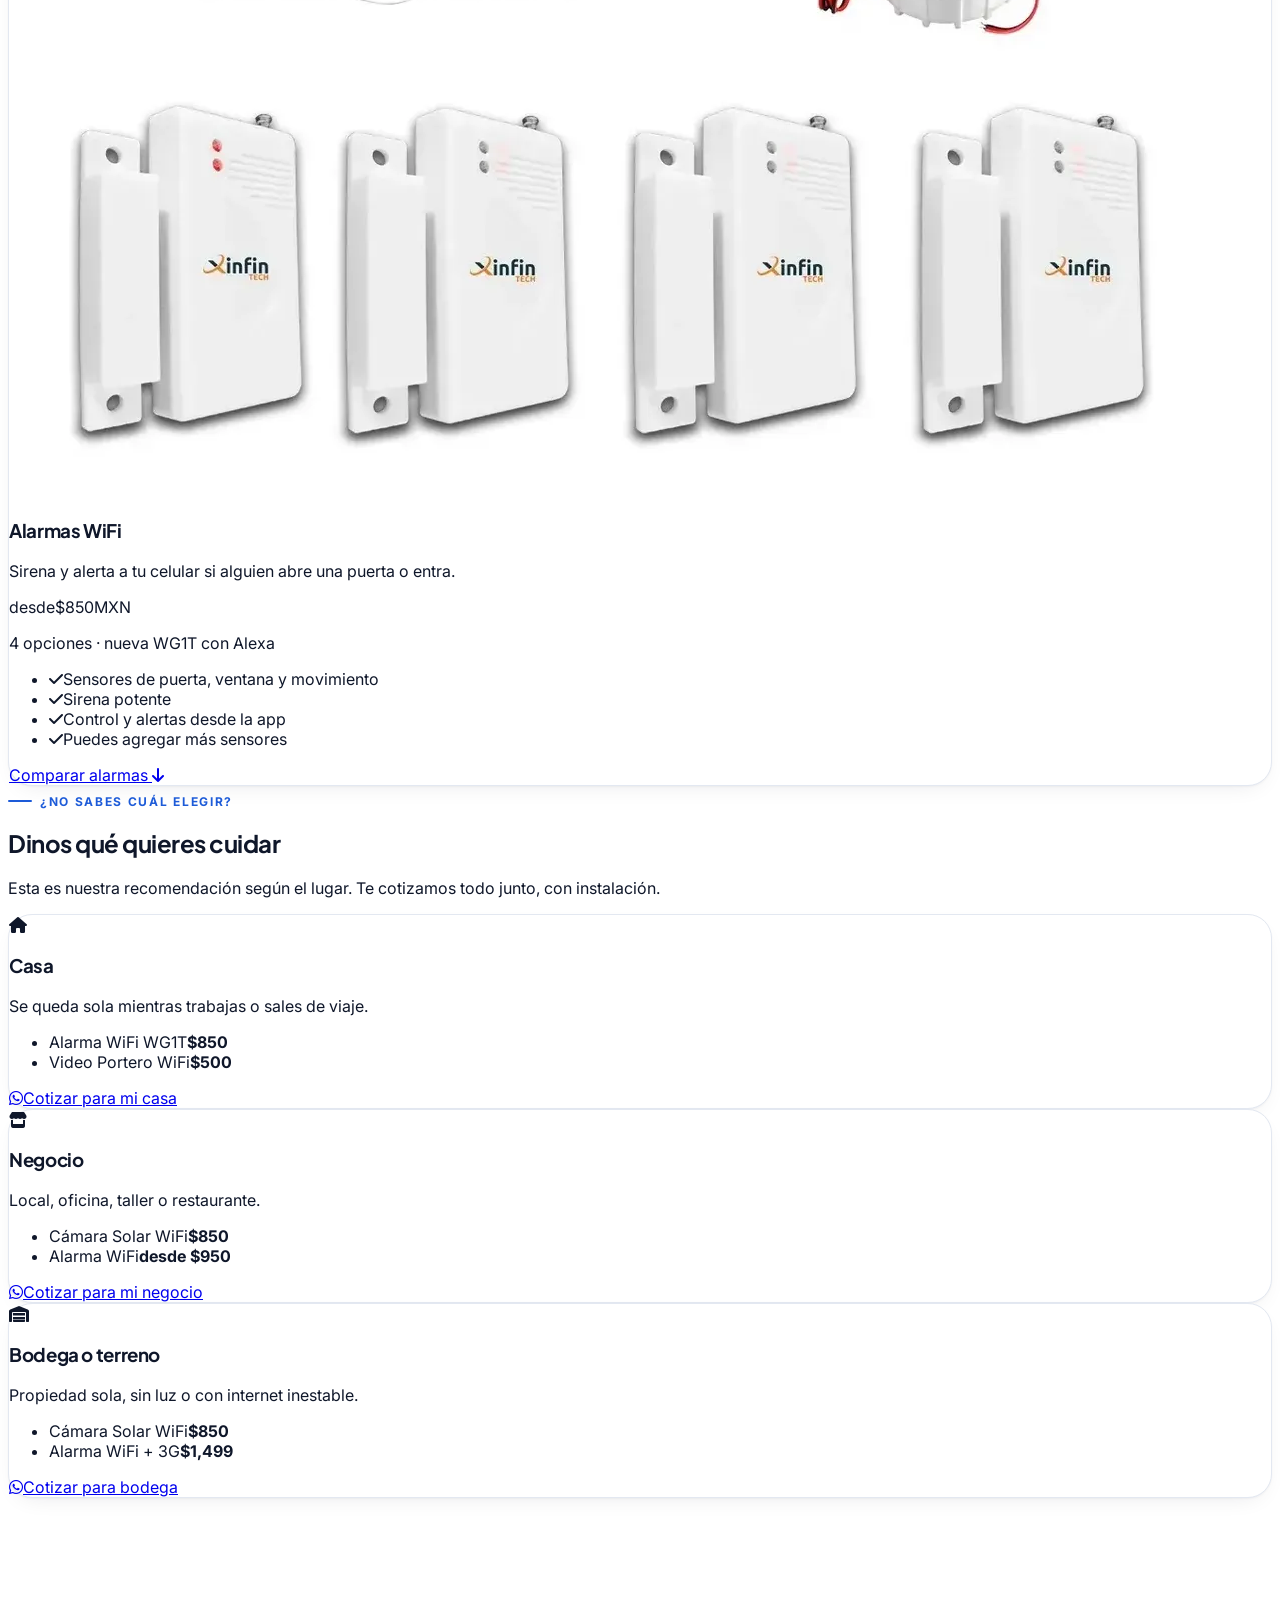
==== commit e174890f: "Precio de la alarma WG1T: $850; alarmas desde $850 Co-Authored-By: Claude Opus 5.5 <noreply@anthropi" ====
--- a/index.html
+++ b/index.html
@@ -4,11 +4,11 @@
     <meta charset="UTF-8">
     <meta name="viewport" content="width=device-width, initial-scale=1.0">
     <title>Cámaras solares WiFi y alarmas inteligentes en Mérida | Seguridad 360 Mérida</title>
-    <meta name="description" content="Cámara solar WiFi $850 con router gratis, video portero $500 y alarmas WiFi desde $950. Instalación profesional, pago contra entrega y 3 meses de garantía en Mérida, Yucatán.">
+    <meta name="description" content="Cámara solar WiFi $850 con router gratis, video portero $500 y alarmas WiFi desde $850. Instalación profesional, pago contra entrega y 3 meses de garantía en Mérida, Yucatán.">
     <meta name="keywords" content="cámaras solares Mérida, cámaras WiFi Mérida, alarmas para casa Mérida, alarmas WiFi, instalación de cámaras Mérida, seguridad para negocios Mérida">
 
     <meta property="og:title" content="Seguridad 360 Mérida | Cámaras solares y alarmas WiFi">
-    <meta property="og:description" content="Pago contra entrega, instalación profesional y 3 meses de garantía. Cámara solar $850 con router gratis, alarmas desde $950.">
+    <meta property="og:description" content="Pago contra entrega, instalación profesional y 3 meses de garantía. Cámara solar $850 con router gratis, alarmas desde $850.">
     <meta property="og:type" content="website">
     <meta property="og:url" content="https://seguridad360.vercel.app/">
     <meta property="og:image" content="https://seguridad360.vercel.app/assets/seguridad360/web/og-seguridad360.jpg">
@@ -186,7 +186,7 @@
                     </a>
                     <a href="#alarmas" class="rounded-2xl bg-white/[0.06] border border-white/10 p-3 sm:p-4 hover:bg-white/10 transition-colors">
                         <dt class="text-[11px] sm:text-xs text-white/60">Alarmas WiFi</dt>
-                        <dd class="font-display text-xl sm:text-2xl font-extrabold">$950</dd>
+                        <dd class="font-display text-xl sm:text-2xl font-extrabold">$850</dd>
                         <dd class="text-[10px] sm:text-xs text-white/60">desde</dd>
                     </a>
                 </dl>
@@ -304,7 +304,7 @@
                         <h3 class="text-xl font-bold text-tinta">Alarmas WiFi</h3>
                         <p class="text-suave text-sm mt-1 mb-5">Sirena y alerta a tu celular si alguien abre una puerta o entra.</p>
                         <div class="flex items-baseline gap-2 mb-1">
-                            <span class="text-suave text-sm">desde</span><span class="font-display text-4xl font-extrabold text-tinta">$950</span><span class="text-suave text-sm">MXN</span>
+                            <span class="text-suave text-sm">desde</span><span class="font-display text-4xl font-extrabold text-tinta">$850</span><span class="text-suave text-sm">MXN</span>
                         </div>
                         <p class="text-sm text-suave mb-6">4 opciones · nueva WG1T con Alexa</p>
                         <ul class="space-y-2.5 text-[15px] text-texto/80 mb-8 flex-grow">
@@ -336,7 +336,7 @@
                     <h3 class="text-xl font-bold text-tinta">Casa</h3>
                     <p class="text-suave text-sm mt-1 mb-5">Se queda sola mientras trabajas o sales de viaje.</p>
                     <ul class="space-y-2 text-[15px] mb-7 flex-grow">
-                        <li class="flex justify-between gap-3 border-b border-linea pb-2"><span>Alarma WiFi</span><b>desde $950</b></li>
+                        <li class="flex justify-between gap-3 border-b border-linea pb-2"><span>Alarma WiFi WG1T</span><b>$850</b></li>
                         <li class="flex justify-between gap-3"><span>Video Portero WiFi</span><b>$500</b></li>
                     </ul>
                     <a href="https://wa.me/529991850841?text=Hola%2C%20vi%20la%20p%C3%A1gina%20de%20Seguridad%20360%20M%C3%A9rida.%20Quiero%20proteger%20mi%20CASA.%20%C2%BFQu%C3%A9%20me%20recomiendas%20y%20cu%C3%A1nto%20sale%20con%20instalaci%C3%B3n%3F" target="_blank" rel="noopener" class="text-center border border-linea hover:border-wa hover:bg-wa hover:text-white font-semibold py-3 rounded-full text-sm transition-colors"><i class="fab fa-whatsapp mr-1"></i>Cotizar para mi casa</a>
@@ -439,7 +439,6 @@
             </div>
 
             <!-- Alarma WG1T destacada -->
-            <!-- PENDIENTE: poner el precio real de la WG1T en los 3 lugares marcados con "precio-wg1t" -->
             <article id="alarma-wg1t" class="card overflow-hidden grid lg:grid-cols-2 mb-10 reveal">
                 <div class="p-3 bg-superficie min-w-0">
                     <div class="relative aspect-square rounded-2xl overflow-hidden bg-white">
@@ -459,7 +458,7 @@
                     </div>
                     <h3 class="text-2xl md:text-3xl font-extrabold text-tinta mb-2">Alarma WiFi Inteligente con panel luminoso</h3>
                     <p class="text-suave mb-5">Compacta, moderna y fácil de usar. Suena, se ilumina y te avisa al celular. Se arma con el control remoto, desde la app o con tu voz.</p>
-                    <p class="mb-6"><span class="font-display text-3xl font-extrabold text-tinta" data-precio-wg1t>Pregunta el precio</span></p>
+                    <p class="mb-6"><span class="font-display text-3xl font-extrabold text-tinta" data-precio-wg1t>$850</span> <span class="text-suave text-sm">MXN</span></p>
                     <ul class="grid sm:grid-cols-2 gap-x-6 gap-y-2.5 text-[15px] text-texto/80 mb-7">
                         <li class="flex gap-3"><i class="fas fa-bullhorn text-marca mt-1 w-4 text-center"></i>Sirena interna de 88 dB</li>
                         <li class="flex gap-3"><i class="fas fa-mobile-screen text-marca mt-1 w-4 text-center"></i>Alertas push al celular</li>
@@ -472,7 +471,7 @@
                     </ul>
                     <p class="text-sm text-suave bg-superficie rounded-2xl px-4 py-3 mb-7"><b class="text-tinta">Incluye:</b> panel de alarma, sensor de movimiento, sensores magnéticos de puerta y control remoto. Instalación y configuración desde $500.</p>
                     <div class="mt-auto flex flex-col sm:flex-row gap-3">
-                        <a href="https://wa.me/529991850841?text=Hola%2C%20vi%20la%20p%C3%A1gina%20de%20Seguridad%20360%20M%C3%A9rida.%20Me%20interesa%20la%20nueva%20Alarma%20WiFi%20WG1T%20con%20panel%20luminoso.%20%C2%BFCu%C3%A1nto%20cuesta%20y%20qu%C3%A9%20incluye%3F" target="_blank" rel="noopener" class="flex-1 text-center bg-wa hover:bg-wa-osc text-white font-semibold py-3.5 rounded-full"><i class="fab fa-whatsapp mr-1"></i>Quiero la WG1T</a>
+                        <a href="https://wa.me/529991850841?text=Hola%2C%20vi%20la%20p%C3%A1gina%20de%20Seguridad%20360%20M%C3%A9rida.%20Quiero%20la%20nueva%20Alarma%20WiFi%20WG1T%20de%20%24850.%20%C2%BFMe%20das%20informaci%C3%B3n%3F" target="_blank" rel="noopener" class="flex-1 text-center bg-wa hover:bg-wa-osc text-white font-semibold py-3.5 rounded-full"><i class="fab fa-whatsapp mr-1"></i>Quiero la WG1T</a>
                         <a href="https://wa.me/529991850841?text=Hola%2C%20vi%20la%20p%C3%A1gina%20de%20Seguridad%20360%20M%C3%A9rida.%20%C2%BFMe%20pueden%20mandar%20un%20video%20de%20la%20Alarma%20WiFi%20WG1T%20funcionando%3F" target="_blank" rel="noopener" class="flex-1 text-center border border-linea hover:bg-superficie font-semibold py-3.5 rounded-full text-sm">Pedir video de demostración</a>
                     </div>
                 </div>
@@ -543,7 +542,7 @@
                         </tr>
                     </thead>
                     <tbody class="divide-y divide-linea">
-                        <tr><td class="py-4 px-6 text-suave">Precio</td><td class="px-4 font-semibold" data-precio-wg1t>Preguntar</td><td class="px-4 font-semibold">Desde $950</td><td class="px-4 font-semibold">$1,499</td><td class="px-4 font-semibold">Cotizar</td></tr>
+                        <tr><td class="py-4 px-6 text-suave">Precio</td><td class="px-4 font-semibold" data-precio-wg1t>$850</td><td class="px-4 font-semibold">Desde $950</td><td class="px-4 font-semibold">$1,499</td><td class="px-4 font-semibold">Cotizar</td></tr>
                         <tr><td class="py-4 px-6 text-suave">Sensores incluidos</td><td class="px-4">Movimiento + puerta</td><td class="px-4">5</td><td class="px-4">5</td><td class="px-4">Los que necesites</td></tr>
                         <tr><td class="py-4 px-6 text-suave">Sirena + alerta al celular</td><td class="px-4"><i class="fas fa-check text-wa-osc"></i> <span class="text-sm text-suave">88 dB</span></td><td class="px-4"><i class="fas fa-check text-wa-osc"></i></td><td class="px-4"><i class="fas fa-check text-wa-osc"></i></td><td class="px-4"><i class="fas fa-check text-wa-osc"></i></td></tr>
                         <tr><td class="py-4 px-6 text-suave">Avisa aunque no haya internet</td><td class="px-4"><i class="fas fa-minus text-suave/60"></i></td><td class="px-4"><i class="fas fa-minus text-suave/60"></i></td><td class="px-4"><i class="fas fa-check text-wa-osc"></i> <span class="text-sm text-suave">con SIM</span></td><td class="px-4 text-sm text-suave">Según equipo</td></tr>
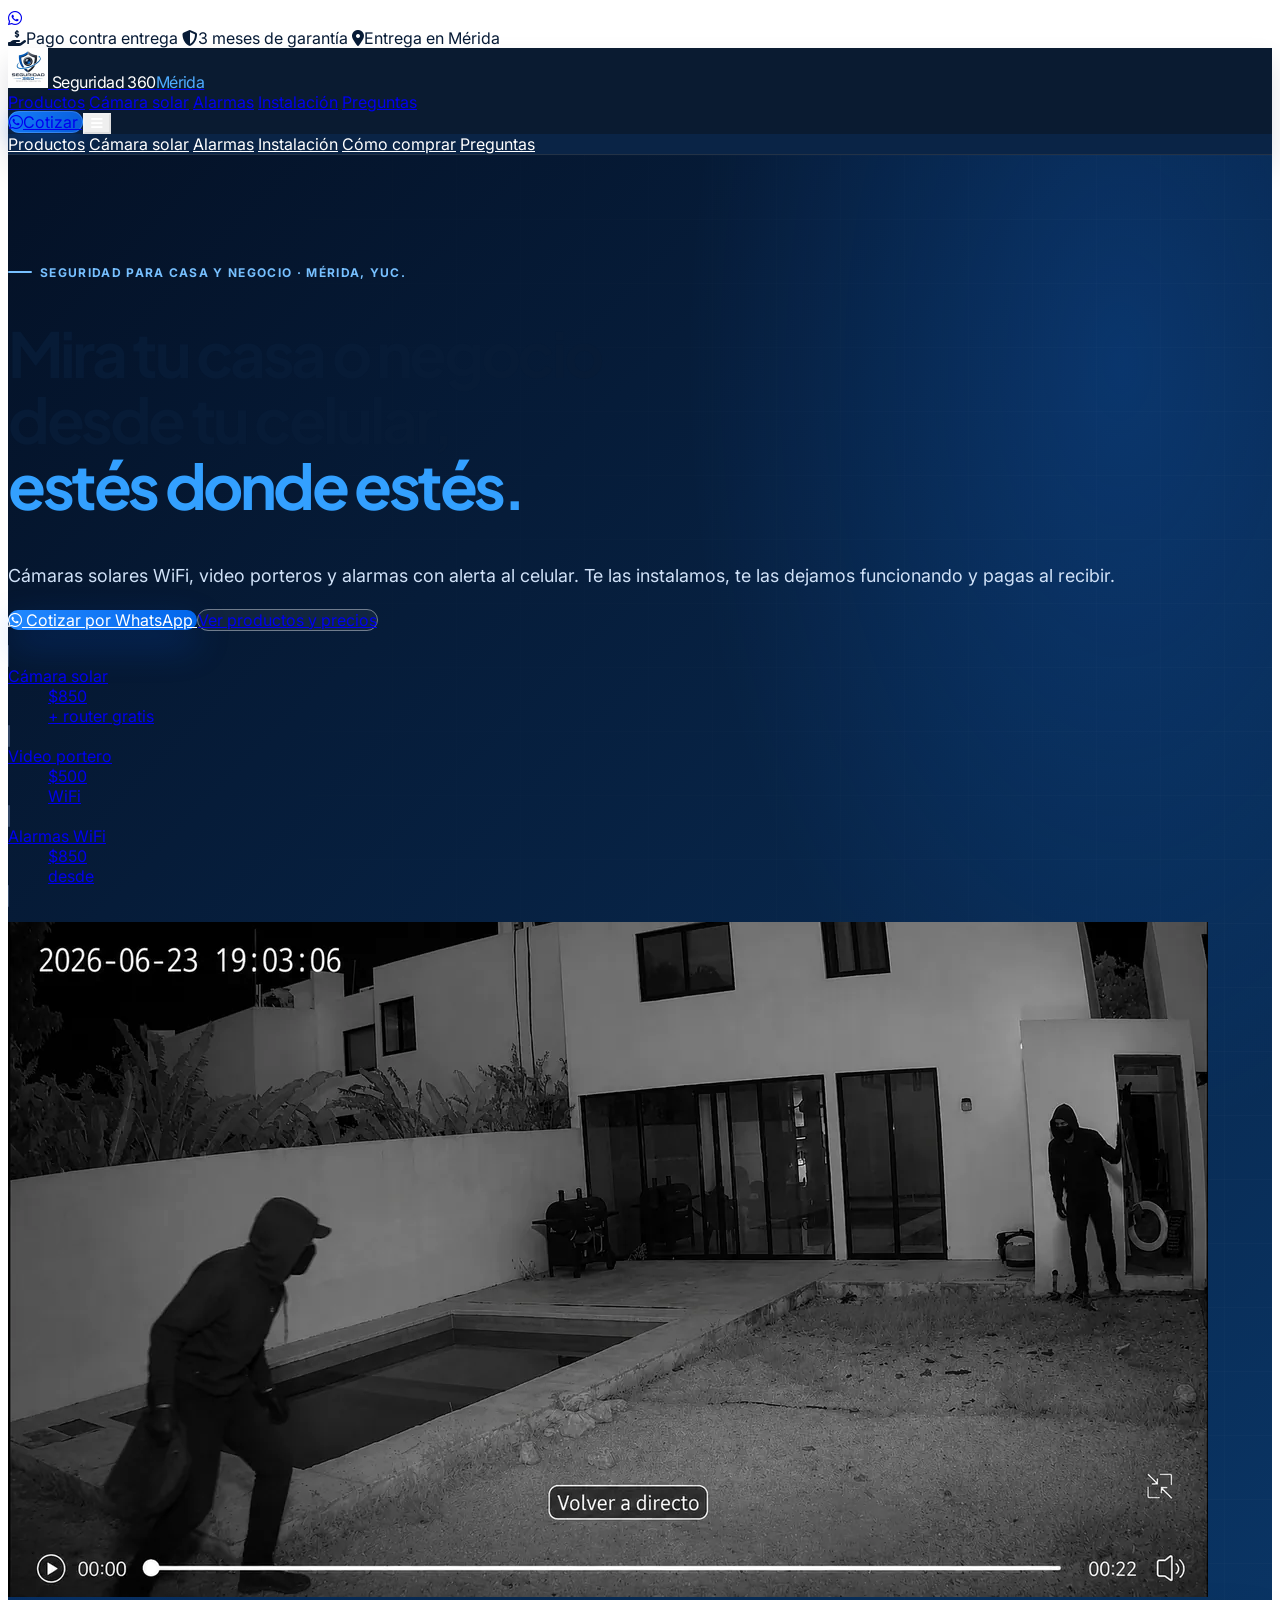
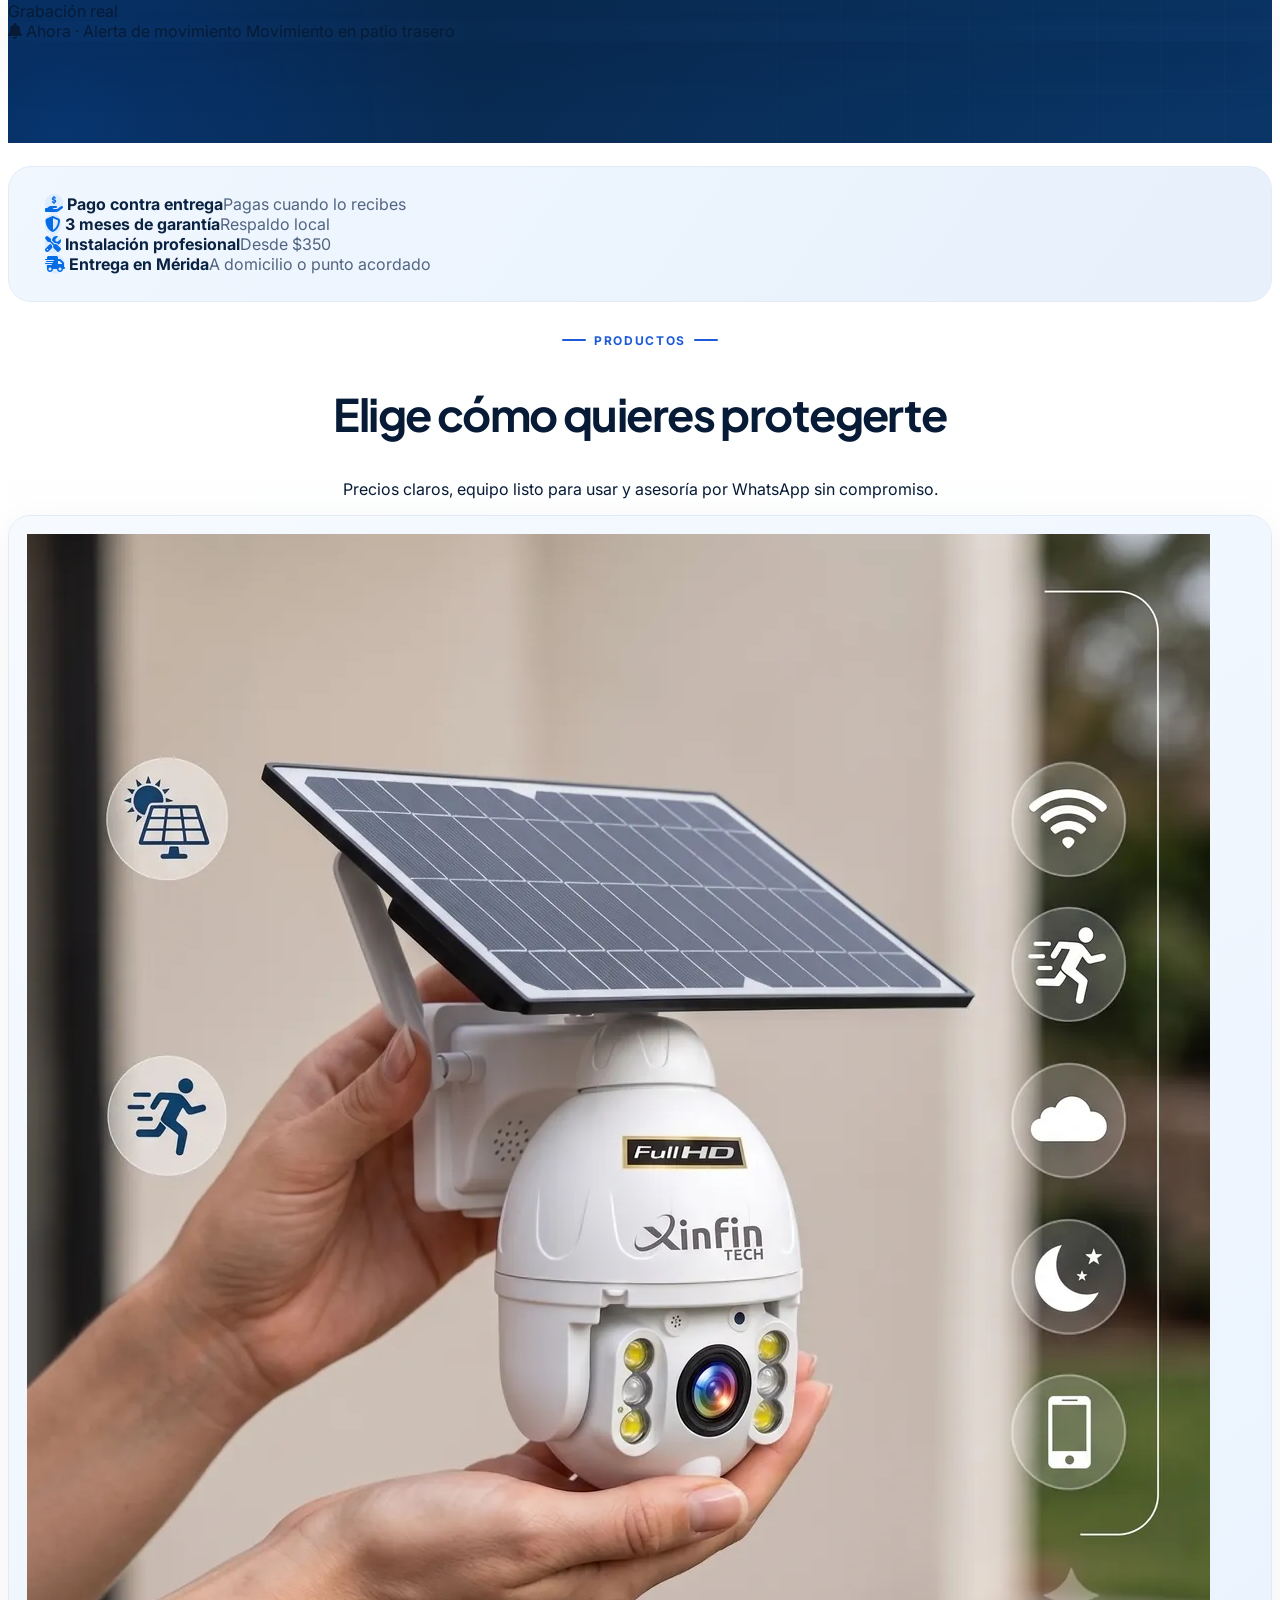
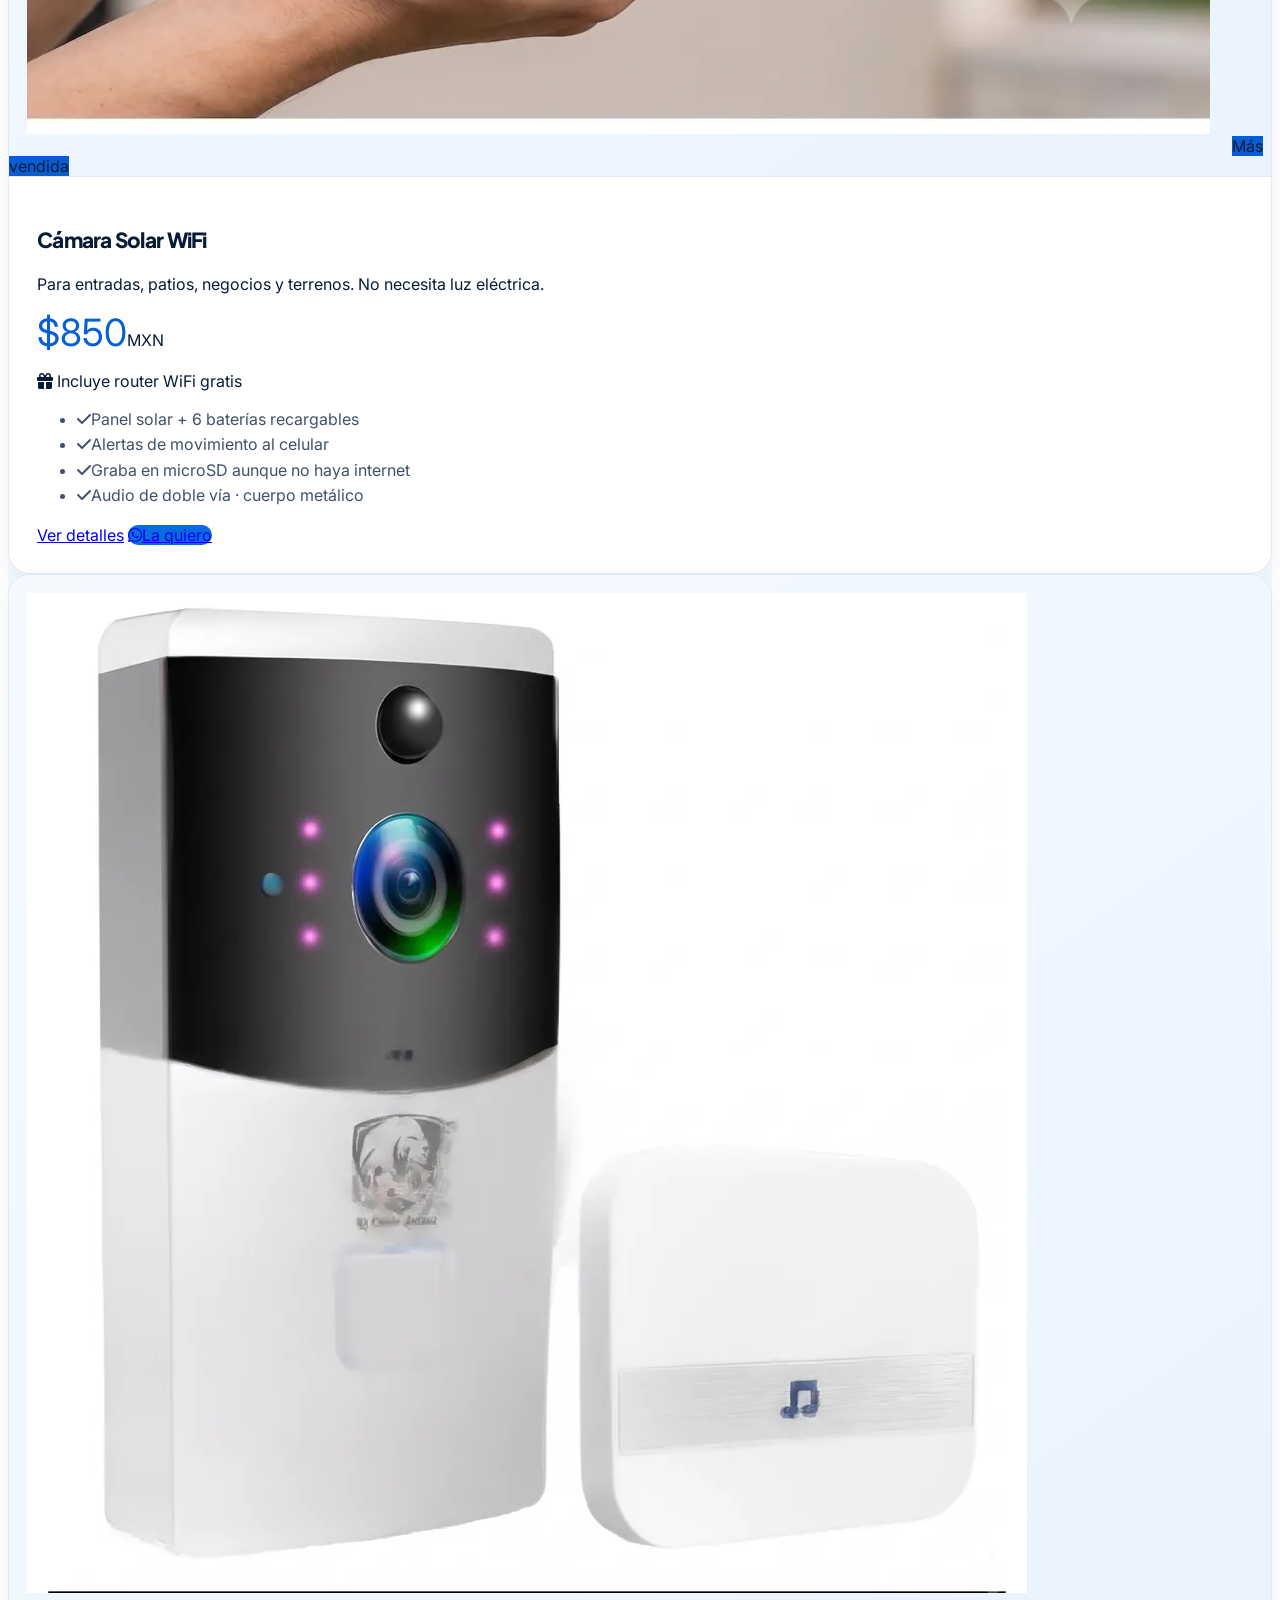
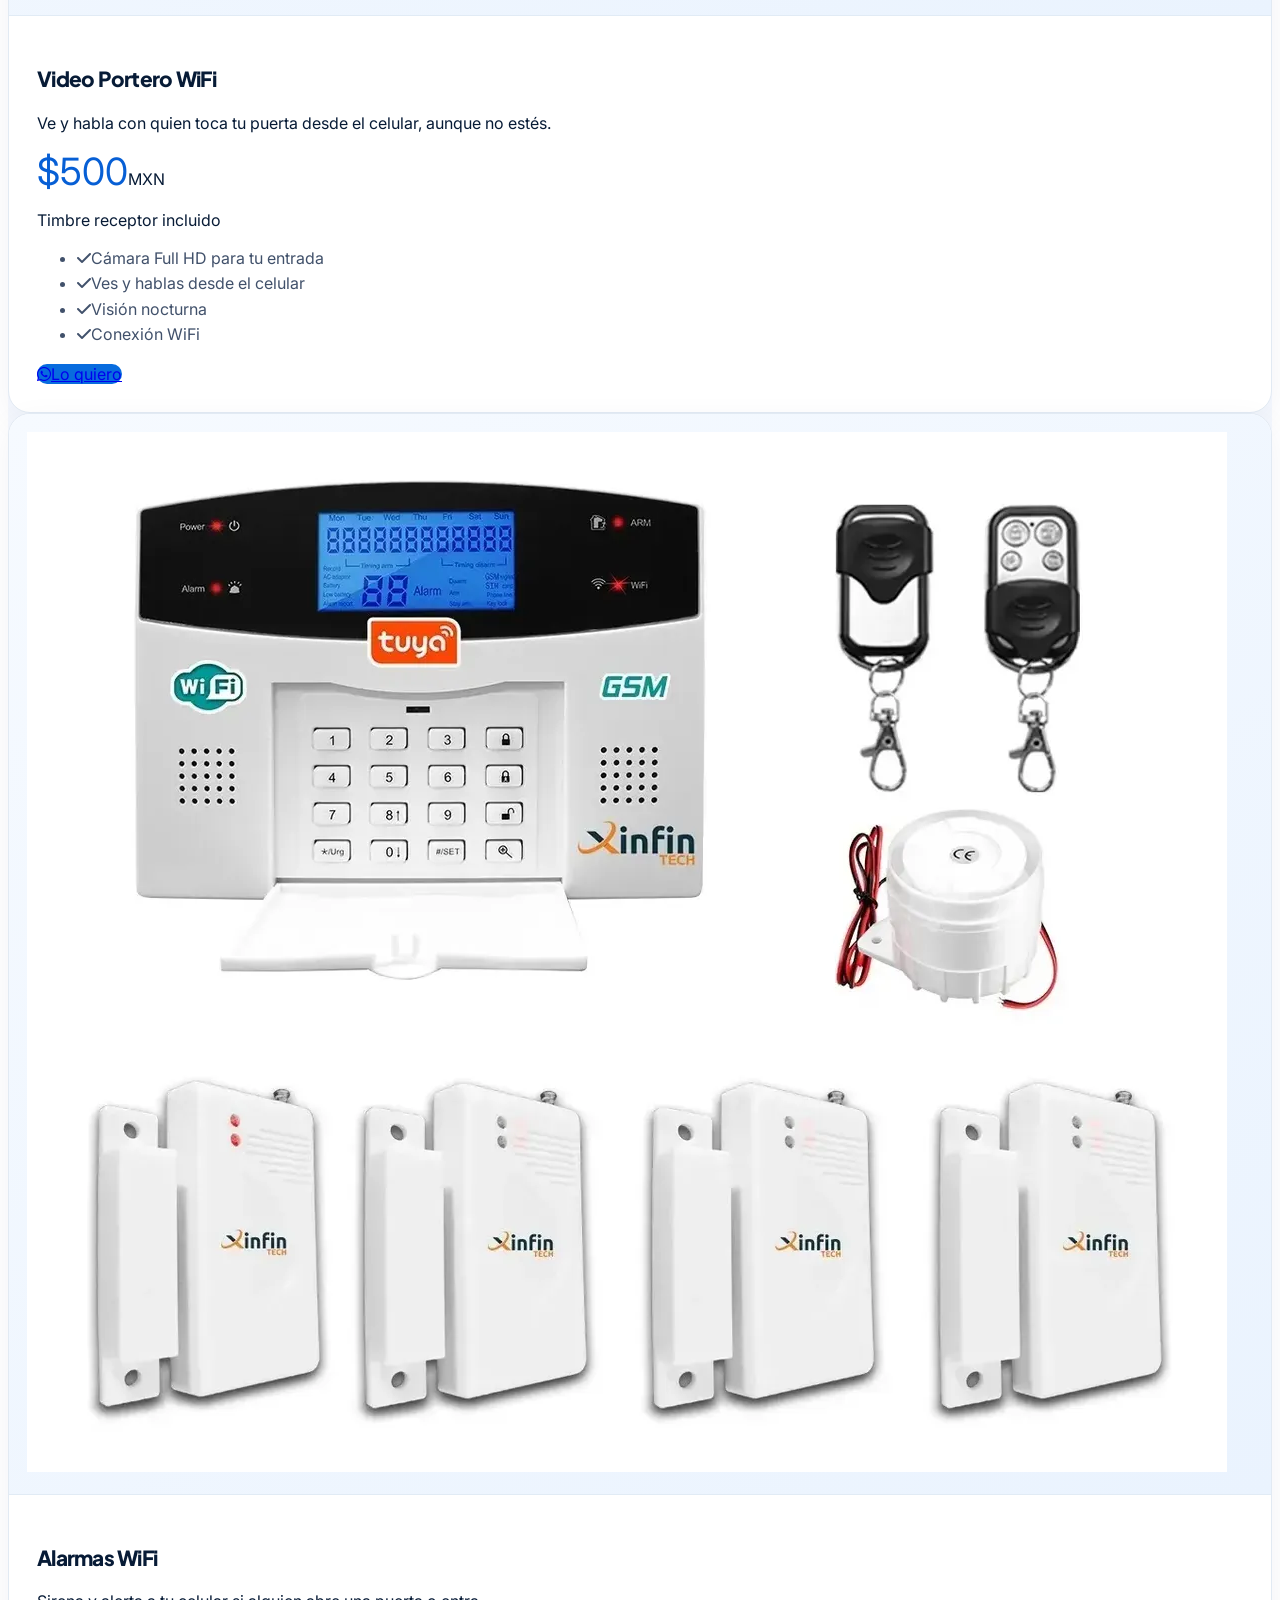
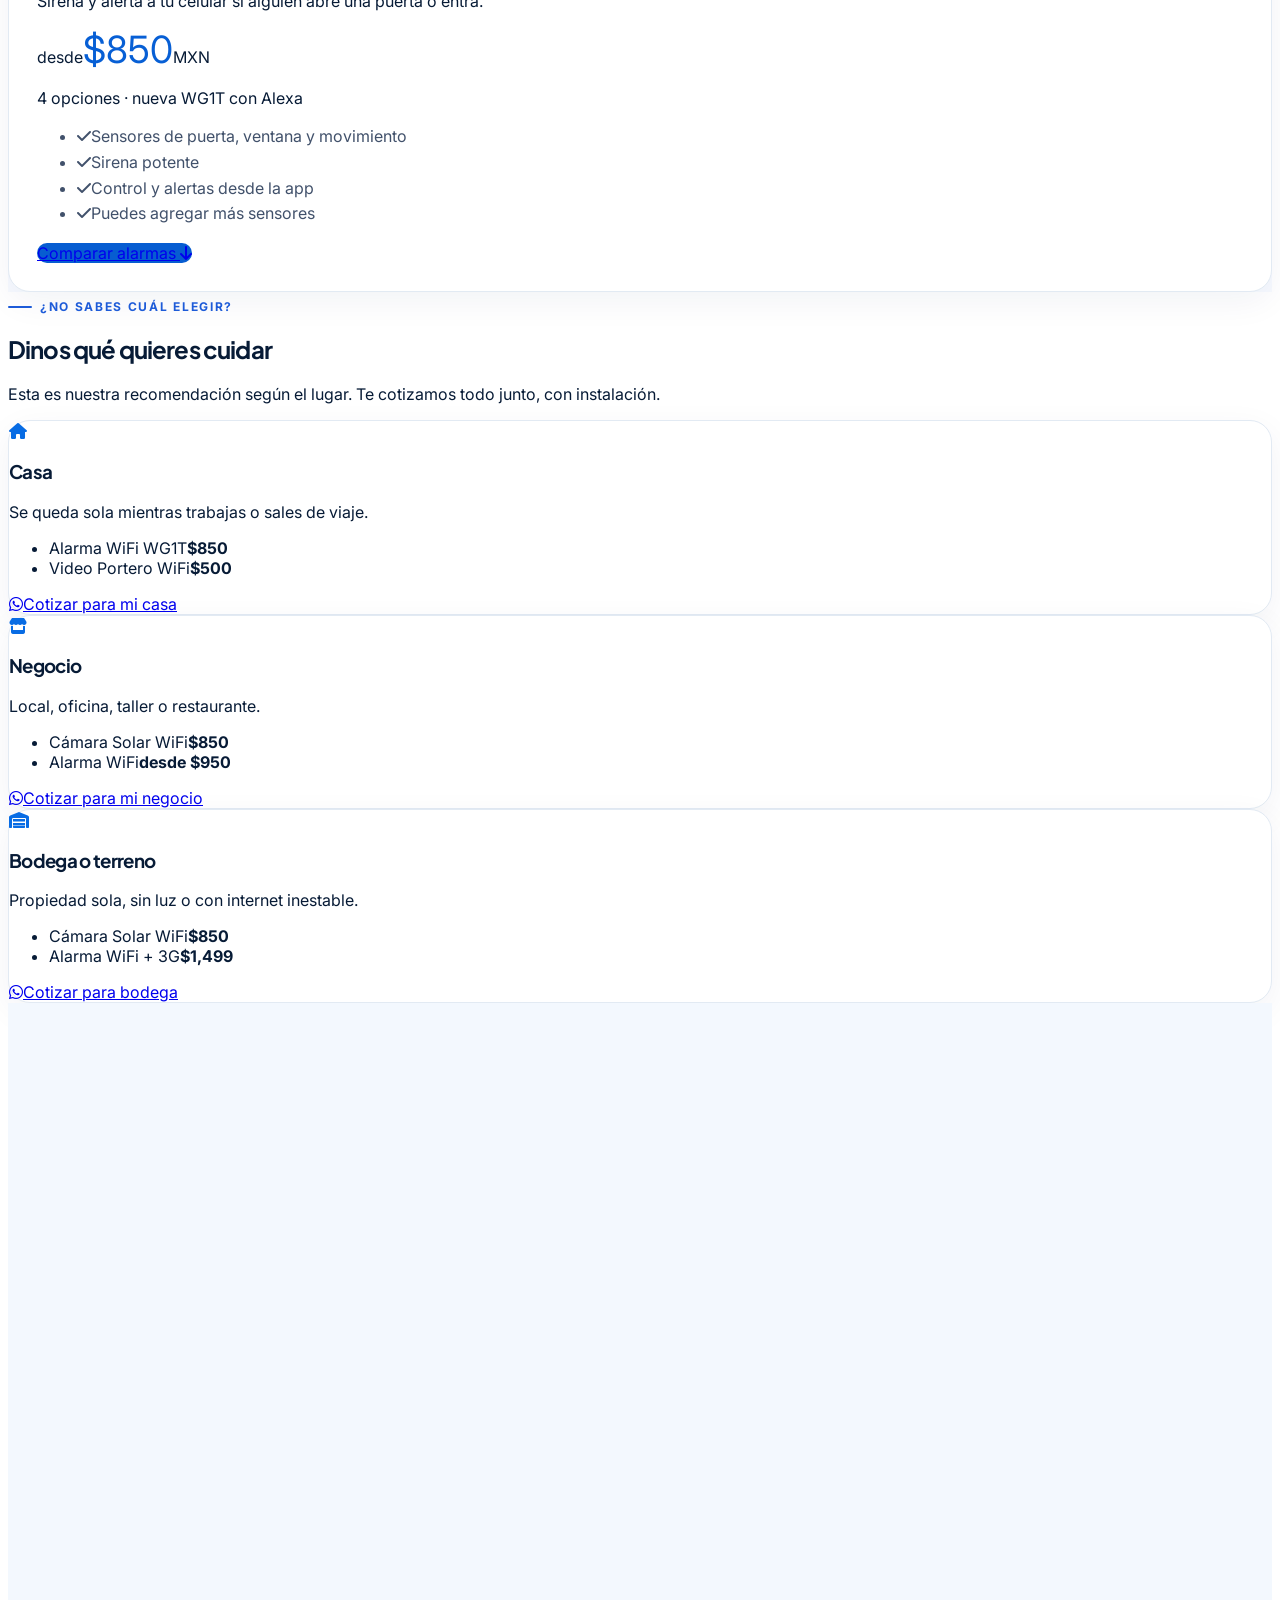
==== commit 567d248f: "feat: apply premium redesign without changing product assets or sales content" ====
--- a/index.html
+++ b/index.html
@@ -92,6 +92,8 @@
             .reveal { opacity: 1; transform: none; }
         }
     </style>
+    <!-- Rediseño premium: sólo presentación, recursos y datos originales intactos -->
+    <link rel="stylesheet" href="redesign.css">
 </head>
 <body class="overflow-x-hidden">
 
@@ -165,10 +167,10 @@
 
                 <div class="flex flex-col sm:flex-row gap-3 mb-10">
                     <a href="https://wa.me/529991850841?text=Hola%2C%20vi%20la%20p%C3%A1gina%20de%20Seguridad%20360%20M%C3%A9rida.%20Me%20interesa%20cotizar%20una%20c%C3%A1mara%20o%20alarma%20para%20mi%20casa%20o%20negocio.%20%C2%BFMe%20puedes%20dar%20informaci%C3%B3n%3F" target="_blank" rel="noopener"
-                       class="bg-wa hover:bg-wa-osc text-white font-semibold py-4 px-7 rounded-full flex items-center justify-center gap-2 transition-colors shadow-lg shadow-black/20">
+                       class="hero-cta-primary bg-wa hover:bg-wa-osc text-white font-semibold py-4 px-7 rounded-full flex items-center justify-center gap-2 transition-colors shadow-lg shadow-black/20">
                         <i class="fab fa-whatsapp text-xl"></i> Cotizar por WhatsApp
                     </a>
-                    <a href="#productos" class="border border-white/25 hover:bg-white/10 text-white font-semibold py-4 px-7 rounded-full text-center transition-colors">
+                    <a href="#productos" class="hero-cta-secondary border border-white/25 hover:bg-white/10 text-white font-semibold py-4 px-7 rounded-full text-center transition-colors">
                         Ver productos y precios
                     </a>
                 </div>
--- a/redesign.css
+++ b/redesign.css
@@ -0,0 +1,174 @@
+/* Seguridad 360 · concepto visual premium
+   Diseño aislado en rama de revisión. Las imágenes de producto NO se modifican. */
+:root {
+  --s360-ink: #071b36;
+  --s360-navy: #071b36;
+  --s360-navy-2: #0e315c;
+  --s360-blue: #076cf4;
+  --s360-blue-light: #dfeeff;
+  --s360-paper: #f6f9fd;
+  --s360-line: #e2eaf3;
+  --s360-muted: #50617a;
+  --s360-radius: 22px;
+}
+html { scroll-padding-top: 86px; }
+body { background: white; color: var(--s360-ink); }
+h1, h2, h3 { letter-spacing: -.035em; }
+a, button, summary { -webkit-tap-highlight-color: transparent; }
+a:focus-visible, button:focus-visible, summary:focus-visible {
+  outline: 3px solid #52a3ff !important; outline-offset: 4px;
+}
+#topbar {
+  background: rgba(5, 22, 45, .975) !important;
+  border-bottom: 1px solid rgba(255,255,255,.10) !important;
+  box-shadow: 0 14px 26px rgba(3,17,39,.12);
+}
+#topbar .font-display { color: #fff !important; letter-spacing: -.035em; }
+#topbar .font-display .block { color: #4eacff !important; }
+#topbar .lg\\:flex > a, #topbar .lg\\:flex a { color: #e6f0ff !important; transition: color .2s; }
+#topbar .lg\\:flex a:hover { color: #53aeff !important; }
+#topbar .bg-wa {
+  background: linear-gradient(120deg, #147cfa, #075cda) !important;
+  border: 1px solid rgba(255,255,255,.16);
+  box-shadow: 0 7px 21px rgba(1,105,243,.28);
+  border-radius: 12px !important;
+}
+#topbar .bg-wa:hover { filter: brightness(1.09); }
+#topbar #menuBtn { color: #fff !important; border-color: rgba(255,255,255,.23) !important; }
+#mobileMenu { background: #0a2446 !important; border-color: rgba(255,255,255,.12) !important; }
+#mobileMenu a { color: #fff; }
+#mobileMenu a:hover { background: rgba(255,255,255,.10) !important; }
+
+#hero {
+  isolation: isolate;
+  position: relative;
+  background:
+    radial-gradient(ellipse 49% 70% at 88% 13%, rgba(20,120,245,.23), transparent 70%),
+    radial-gradient(ellipse 44% 54% at 4% 100%, rgba(7,96,217,.25), transparent 75%),
+    linear-gradient(135deg, #041126 0%, #08274c 60%, #0a3667 100%) !important;
+}
+#hero:before {
+  content: "";
+  z-index: -1;
+  position: absolute; inset: 0;
+  opacity: .12;
+  background-image: linear-gradient(rgba(255,255,255,.14) 1px, transparent 1px), linear-gradient(90deg,rgba(255,255,255,.12) 1px,transparent 1px);
+  background-size: 64px 64px;
+  mask-image: linear-gradient(90deg,transparent,black);
+  pointer-events: none;
+}
+#hero > .max-w-7xl { padding-top: clamp(70px, 8vw, 118px) !important; padding-bottom: clamp(74px, 8vw, 126px) !important; }
+#hero .eyebrow { color: #77c0ff !important; letter-spacing: .11em; }
+#hero h1 { font-size: clamp(2.65rem, 4.85vw, 4.9rem); line-height: 1.06; letter-spacing: -.055em; max-width: 740px; text-wrap: balance; }
+#hero h1 span { color: #33a0ff !important; }
+#hero p { color: #d0e1f7 !important; font-size: clamp(1rem, 1.4vw, 1.17rem); line-height: 1.75; }
+#hero .hero-cta-primary {
+  color: white !important; background: linear-gradient(120deg, #2389ff, #0064ea) !important;
+  border-radius: 13px !important; box-shadow: 0 15px 36px rgba(0, 89, 231, .27);
+  transition: transform .25s, box-shadow .25s;
+}
+#hero .hero-cta-primary:hover { transform: translateY(-2px); box-shadow: 0 18px 40px rgba(0,101,237,.4); }
+#hero .hero-cta-secondary { border: 1px solid rgba(255,255,255,.4) !important; border-radius: 13px !important; background: rgba(255,255,255,.045); }
+#hero .hero-cta-secondary:hover { background: rgba(255,255,255,.12); }
+#hero dl > a { border: 1px solid rgba(165,200,255,.2); background: rgba(255,255,255,.075); border-radius: 16px !important; transition: background .2s, transform .2s; }
+#hero dl > a:hover { background: rgba(255,255,255,.12); transform: translateY(-2px); }
+#hero .aspect-\\[16\\/11\\] { border-radius: 28px !important; border-color: rgba(209,229,255,.23) !important; }
+#hero video { filter: saturate(.92) contrast(1.02); }
+#hero .relative.reveal > .absolute { box-shadow: 0 16px 56px rgba(0,15,35,.17); }
+
+#garantias { border: 0 !important; background: white !important; }
+#garantias > div {
+  max-width: 1240px;
+  background: linear-gradient(125deg, #f0f7ff, #e7f0fb);
+  border: 1px solid #e2ebf7; border-radius: 23px;
+  padding: 27px clamp(18px, 3vw, 36px) !important;
+  margin-top: 23px; margin-bottom: 23px;
+}
+#garantias .w-11 { background: #deecff !important; color: #076de7 !important; border-radius: 14px !important; }
+#garantias b { color: #0b2342; }
+#garantias .text-suave { color: #526580 !important; }
+
+#productos { background: linear-gradient(180deg, #fff, #f5f9ff 34%, #f7faff) !important; }
+#productos .max-w-2xl { margin-left: auto; margin-right: auto; text-align: center; max-width: 780px; }
+#productos .eyebrow { justify-content: center; }
+#productos .eyebrow:after { content: ""; width: 1.5rem; height: 2px; background: currentColor; border-radius: 2px; }
+#productos h2 { font-size: clamp(2.05rem, 3.5vw, 3.75rem); }
+#productos .card {
+  border: 1px solid #dbe6f4; border-radius: 22px !important;
+  box-shadow: 0 9px 23px rgba(8,35,75,.055), 0 2px 5px rgba(8,35,75,.025);
+  overflow: hidden;
+}
+#productos .card-hover:hover { transform: translateY(-7px); box-shadow: 0 24px 48px rgba(8,44,94,.13); border-color: #b9d8fc; }
+#productos article > div:first-child {
+  background: linear-gradient(145deg, #f6faff, #eaf3fe) !important;
+  border-bottom: 1px solid #e1ebf5 !important;
+}
+#productos article > div:first-child img {
+  object-fit: contain !important; padding: 18px !important;
+  /* Mantener intacta cada foto original y mostrar el dispositivo completo. */
+}
+#productos article .p-7 { padding: clamp(20px, 2.5vw, 28px) !important; }
+#productos article h3 { font-size: 1.3rem; font-weight: 800; letter-spacing: -.035em; }
+#productos article .font-display.text-4xl { color: #075fd5 !important; font-size: 2.35rem; }
+#productos article ul { color: #41516b; line-height: 1.6; }
+#productos article a.rounded-full { border-radius: 12px !important; }
+#productos article a.bg-wa { background: #086cde !important; }
+#productos article a.bg-wa:hover { background: #005bbd !important; }
+#productos article a.bg-tinta { background: #092a54 !important; }
+#productos article a.border-linea:hover { border-color: #076cf4 !important; color: #076cf4; }
+#productos article .bg-tinta.text-white { background: #075dd1 !important; }
+
+.card { border-radius: var(--s360-radius) !important; border-color: var(--s360-line) !important; box-shadow: 0 10px 34px rgba(6,39,83,.055) !important; }
+.card-hover:hover { box-shadow: 0 20px 46px rgba(5,41,89,.13) !important; }
+#que-proteger .card { background: #fff; }
+#que-proteger .card .w-12, #camara-solar .text-marca { color: #086ce4 !important; }
+#que-proteger a.rounded-full, #camara-solar a.rounded-full, #alarmas a.rounded-full, #como-comprar a.rounded-full { border-radius: 12px !important; }
+
+#camara-solar, #videos { background: #f3f8fe !important; }
+#camara-solar .aspect-square { background: white !important; }
+#camara-solar #solarGalleryMain { object-fit: contain !important; padding: 12px; }
+#camara-solar .gallery-thumb { border-radius: 12px; overflow: hidden; }
+#camara-solar .card { background: white; }
+#alarmas img { object-fit: contain !important; }
+#alarmas .card { background: #fff; }
+#instalacion {
+  background: linear-gradient(132deg, #06172d, #103768) !important;
+  color: white;
+}
+#como-comprar { background: #fff !important; }
+#videos .card { background: #fff; }
+#faq details { border-radius: 16px !important; }
+#faq summary { line-height: 1.45; }
+#cotizar { background: linear-gradient(145deg, #edf5ff, #f7faff) !important; }
+#cotizar .card { box-shadow: 0 16px 44px rgba(12,55,101,.085) !important; }
+footer { background: #06182e !important; }
+footer a:hover { color: #68b7ff !important; }
+
+@media (max-width: 1023px) {
+  #topbar .lg\\:flex { display: none; }
+  #hero > .max-w-7xl { gap: 3rem !important; }
+  #hero .relative.reveal > .absolute { max-width: calc(100% - 12px); }
+}
+@media (max-width: 767px) {
+  #topbar .h-16 { height: 66px; }
+  #topbar .font-display { font-size: 1rem !important; }
+  #hero > .max-w-7xl { padding-top: 48px !important; padding-bottom: 70px !important; }
+  #hero h1 { font-size: clamp(2.3rem, 9.2vw, 3.8rem); line-height: 1.09; }
+  #hero .eyebrow { font-size: .63rem; line-height: 1.4; }
+  #hero .hero-cta-primary, #hero .hero-cta-secondary { width: 100%; }
+  #hero dl { gap: 8px !important; }
+  #hero dl > a { padding: 11px !important; }
+  #hero dl dd.font-display { font-size: 1.25rem !important; }
+  #hero .aspect-\\[16\\/11\\] { aspect-ratio: 16/10; border-radius: 18px !important; }
+  #hero .relative.reveal > .absolute { left: 10px; bottom: -24px; transform: scale(.9); transform-origin: bottom left; }
+  #garantias > div { margin: 14px 12px !important; padding: 20px !important; gap: 20px !important; }
+  #garantias b { font-size: .87rem; }
+  section.py-20 { padding-top: 64px !important; padding-bottom: 68px !important; }
+  #productos .max-w-2xl { margin-bottom: 32px !important; }
+  #productos article > div:first-child { aspect-ratio: 4/3; }
+  #productos article > div:first-child img { padding: 15px !important; }
+  #productos article .font-display.text-4xl { font-size: 2rem; }
+}
+@media (prefers-reduced-motion: reduce) {
+  #hero .hero-cta-primary:hover, #hero dl > a:hover { transform: none; }
+}
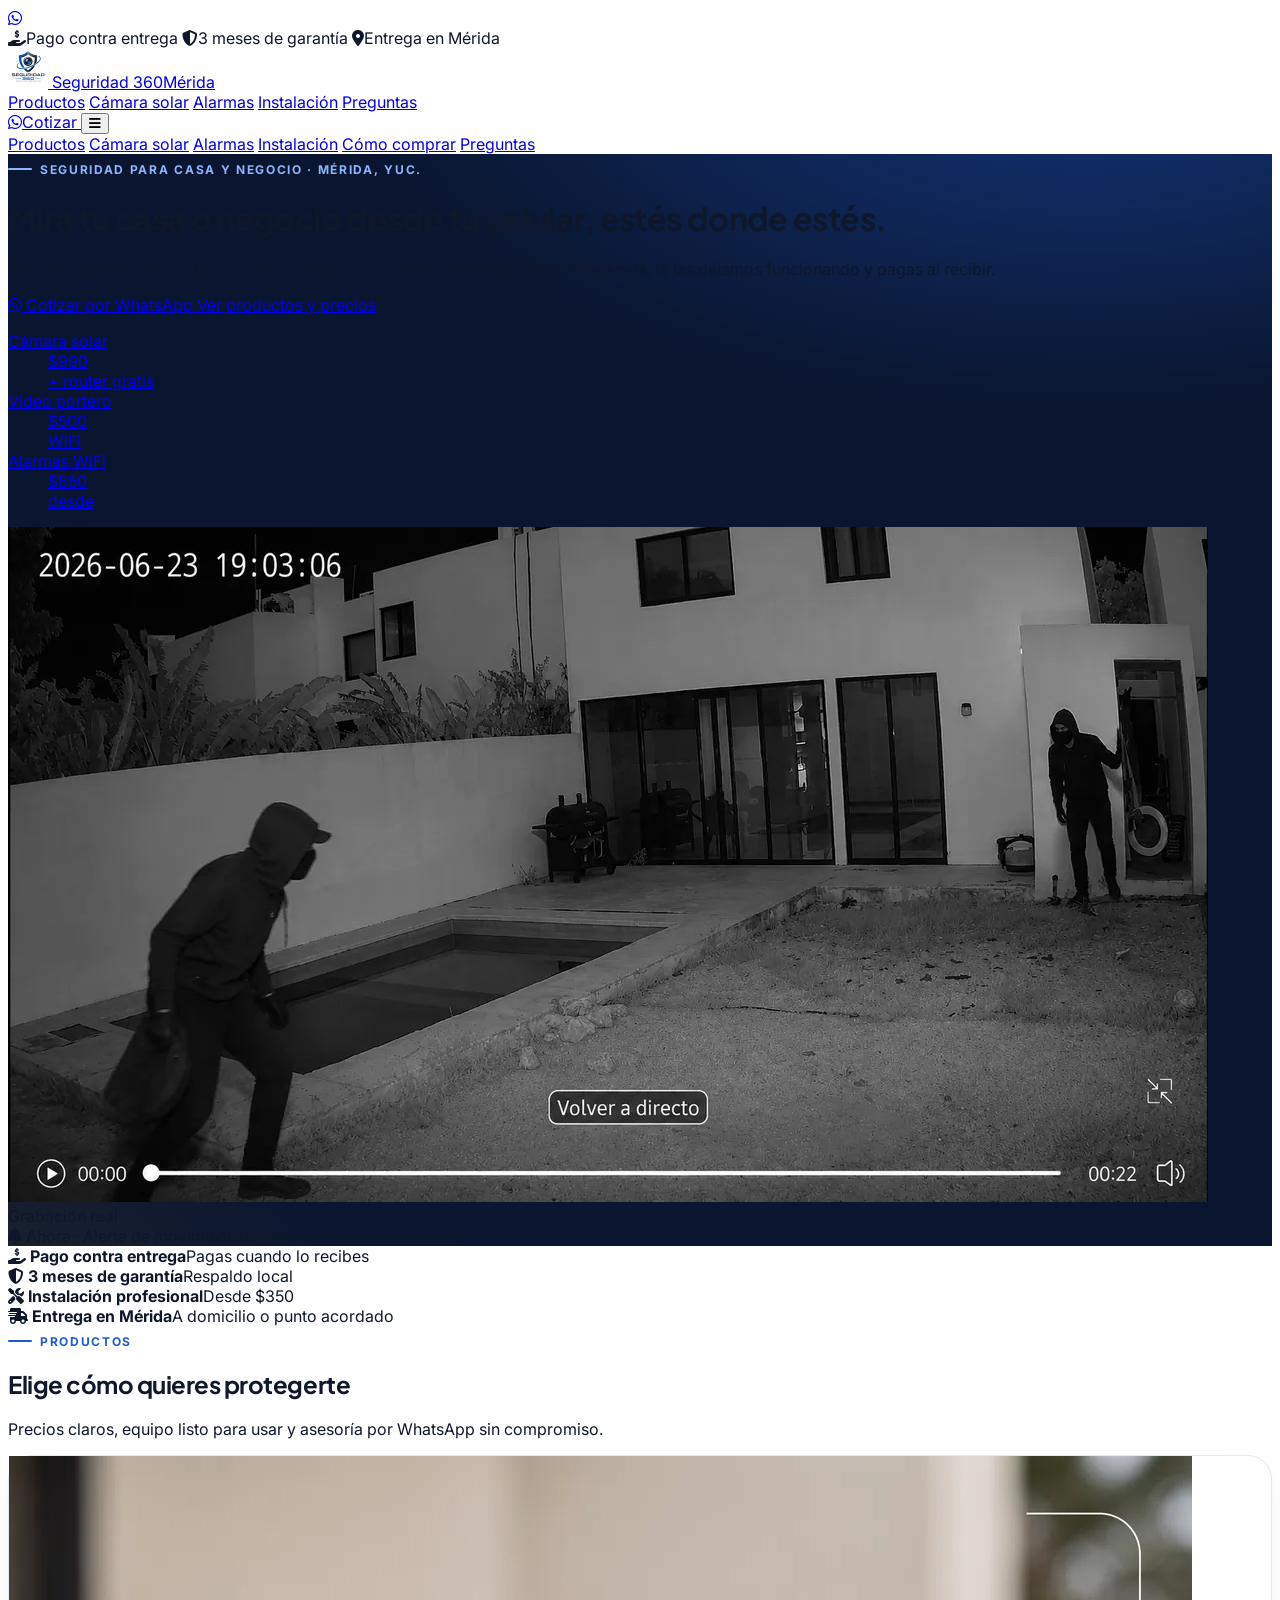
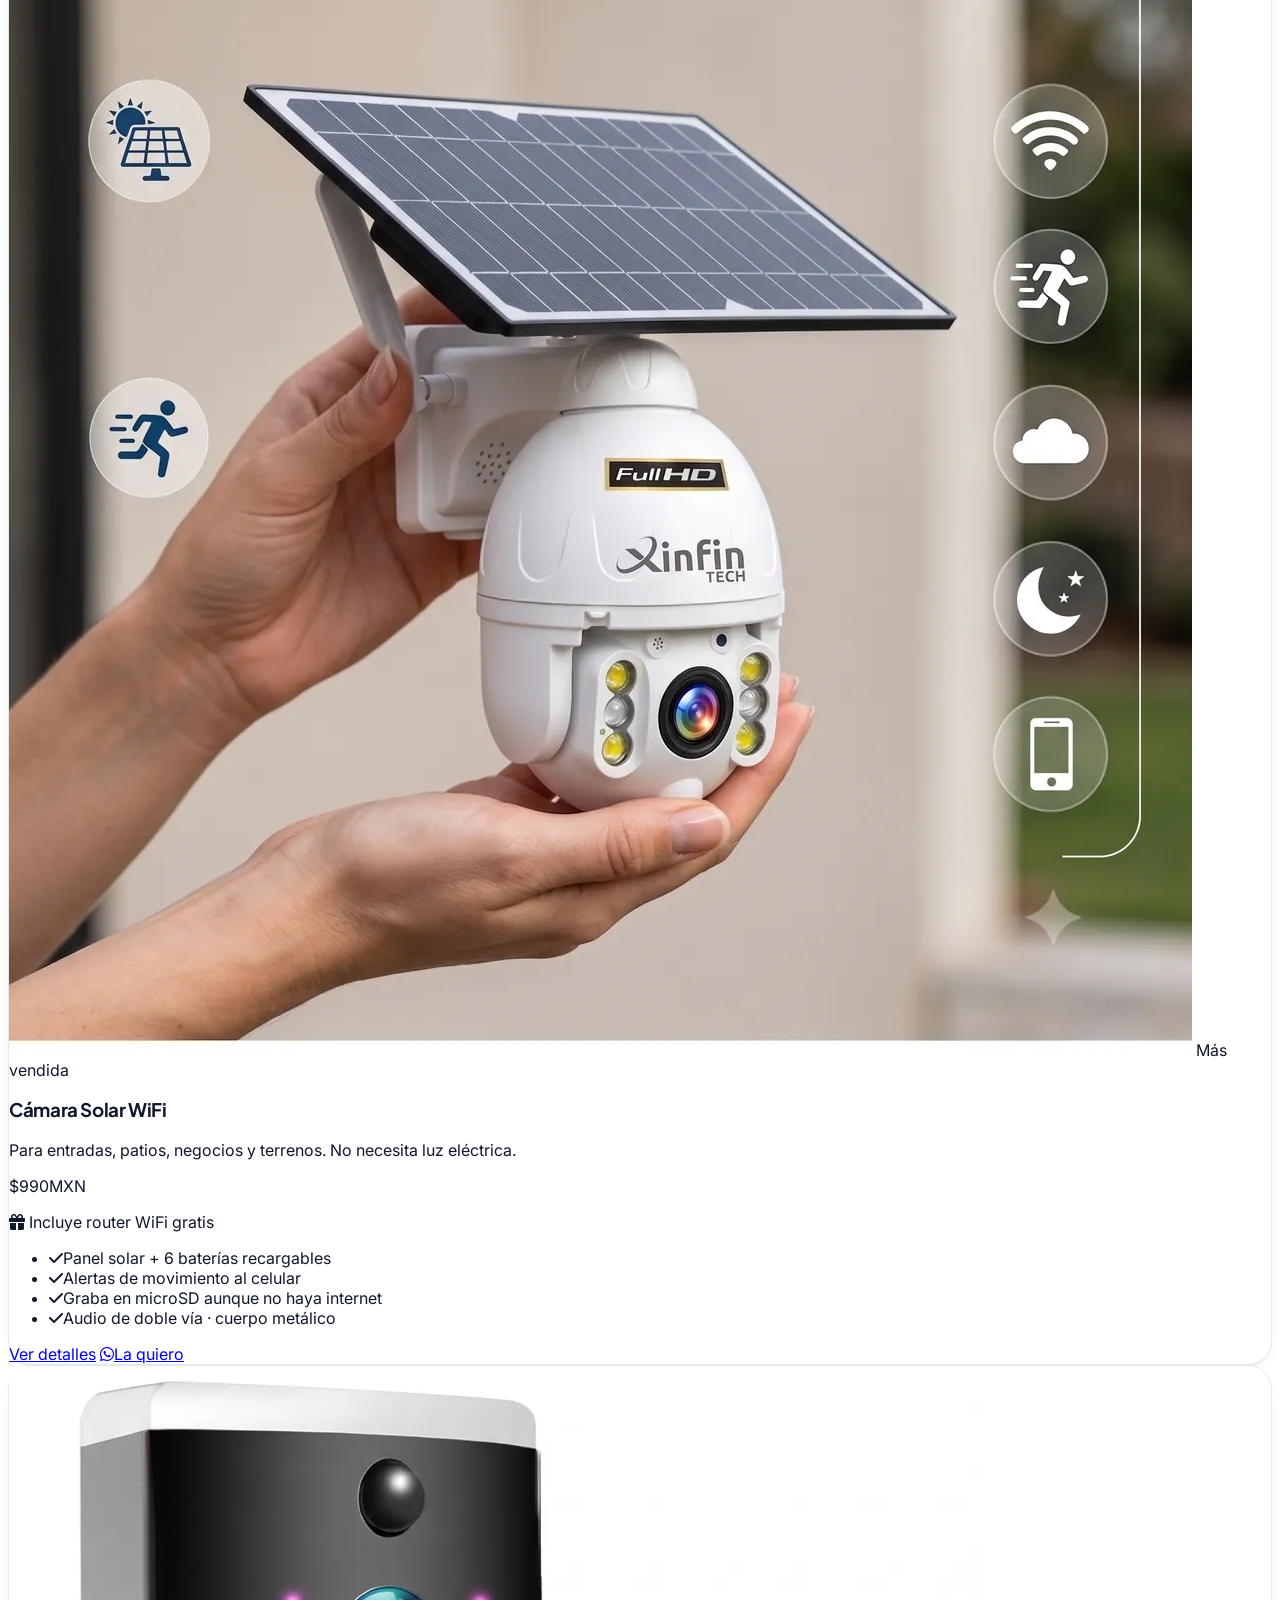
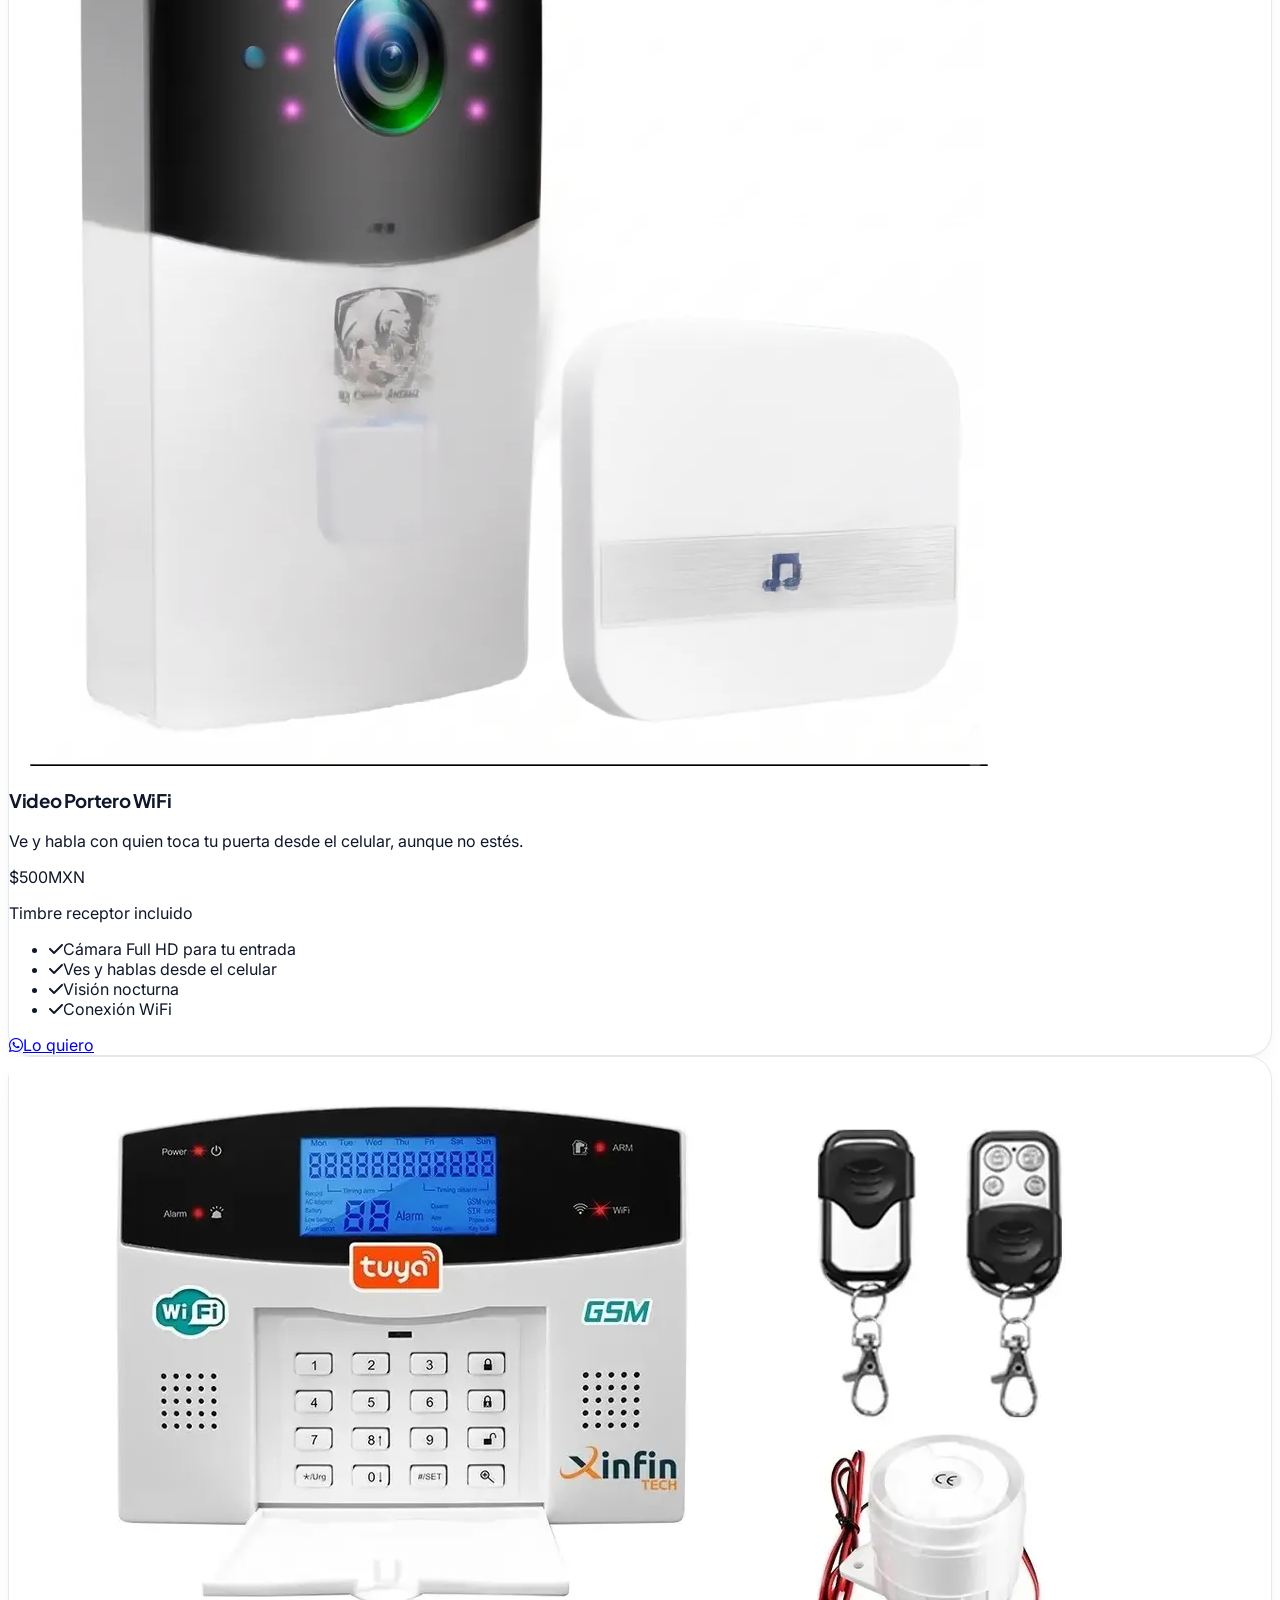
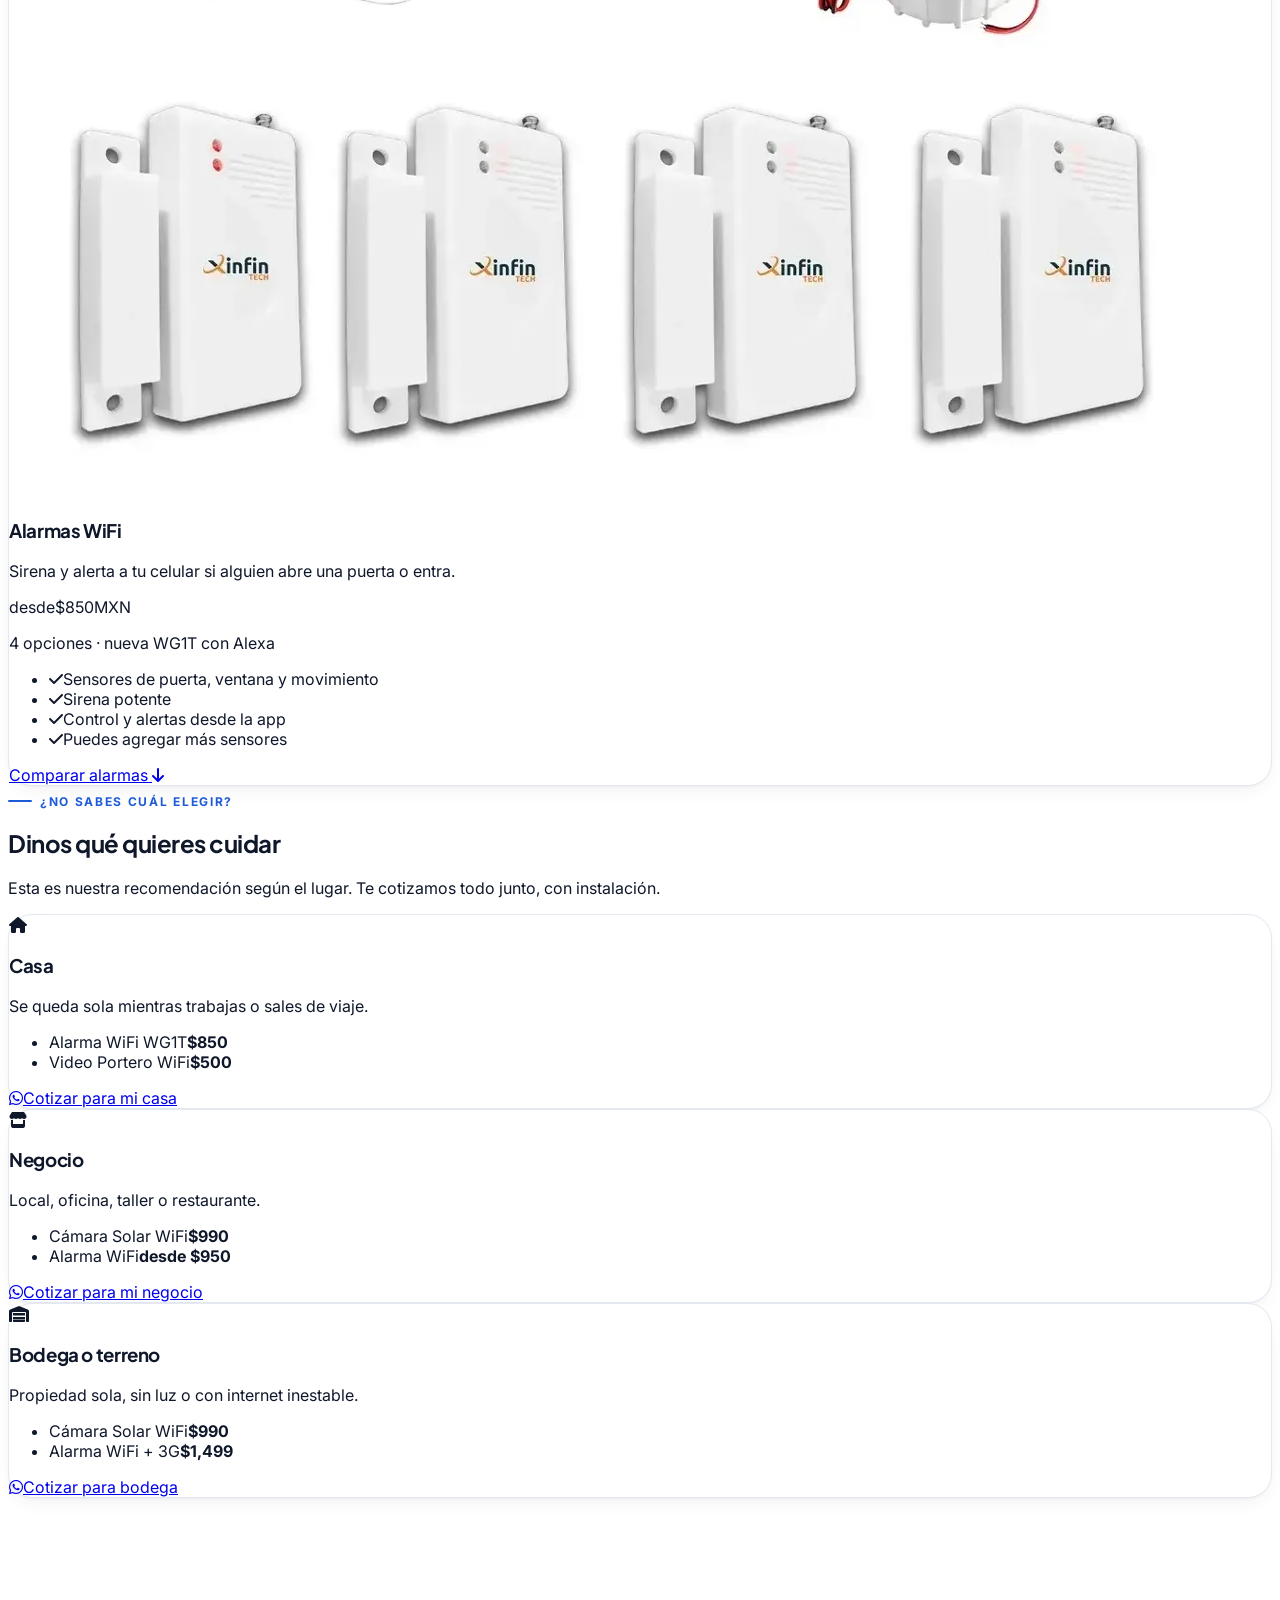
==== commit 786d4e94: "fix: update solar WiFi camera price from MXN 850 to 990 everywhere" ====
--- a/index.html
+++ b/index.html
@@ -4,11 +4,11 @@
     <meta charset="UTF-8">
     <meta name="viewport" content="width=device-width, initial-scale=1.0">
     <title>Cámaras solares WiFi y alarmas inteligentes en Mérida | Seguridad 360 Mérida</title>
-    <meta name="description" content="Cámara solar WiFi $850 con router gratis, video portero $500 y alarmas WiFi desde $850. Instalación profesional, pago contra entrega y 3 meses de garantía en Mérida, Yucatán.">
+    <meta name="description" content="Cámara solar WiFi $990 con router gratis, video portero $500 y alarmas WiFi desde $990. Instalación profesional, pago contra entrega y 3 meses de garantía en Mérida, Yucatán.">
     <meta name="keywords" content="cámaras solares Mérida, cámaras WiFi Mérida, alarmas para casa Mérida, alarmas WiFi, instalación de cámaras Mérida, seguridad para negocios Mérida">
 
     <meta property="og:title" content="Seguridad 360 Mérida | Cámaras solares y alarmas WiFi">
-    <meta property="og:description" content="Pago contra entrega, instalación profesional y 3 meses de garantía. Cámara solar $850 con router gratis, alarmas desde $850.">
+    <meta property="og:description" content="Pago contra entrega, instalación profesional y 3 meses de garantía. Cámara solar $990 con router gratis, alarmas desde $990.">
     <meta property="og:type" content="website">
     <meta property="og:url" content="https://seguridad360.vercel.app/">
     <meta property="og:image" content="https://seguridad360.vercel.app/assets/seguridad360/web/og-seguridad360.jpg">
@@ -92,8 +92,6 @@
             .reveal { opacity: 1; transform: none; }
         }
     </style>
-    <!-- Rediseño premium: sólo presentación, recursos y datos originales intactos -->
-    <link rel="stylesheet" href="redesign.css">
 </head>
 <body class="overflow-x-hidden">
 
@@ -167,10 +165,10 @@
 
                 <div class="flex flex-col sm:flex-row gap-3 mb-10">
                     <a href="https://wa.me/529991850841?text=Hola%2C%20vi%20la%20p%C3%A1gina%20de%20Seguridad%20360%20M%C3%A9rida.%20Me%20interesa%20cotizar%20una%20c%C3%A1mara%20o%20alarma%20para%20mi%20casa%20o%20negocio.%20%C2%BFMe%20puedes%20dar%20informaci%C3%B3n%3F" target="_blank" rel="noopener"
-                       class="hero-cta-primary bg-wa hover:bg-wa-osc text-white font-semibold py-4 px-7 rounded-full flex items-center justify-center gap-2 transition-colors shadow-lg shadow-black/20">
+                       class="bg-wa hover:bg-wa-osc text-white font-semibold py-4 px-7 rounded-full flex items-center justify-center gap-2 transition-colors shadow-lg shadow-black/20">
                         <i class="fab fa-whatsapp text-xl"></i> Cotizar por WhatsApp
                     </a>
-                    <a href="#productos" class="hero-cta-secondary border border-white/25 hover:bg-white/10 text-white font-semibold py-4 px-7 rounded-full text-center transition-colors">
+                    <a href="#productos" class="border border-white/25 hover:bg-white/10 text-white font-semibold py-4 px-7 rounded-full text-center transition-colors">
                         Ver productos y precios
                     </a>
                 </div>
@@ -178,7 +176,7 @@
                 <dl class="grid grid-cols-3 gap-3 max-w-xl">
                     <a href="#camara-solar" class="rounded-2xl bg-white/[0.06] border border-white/10 p-3 sm:p-4 hover:bg-white/10 transition-colors">
                         <dt class="text-[11px] sm:text-xs text-white/60">Cámara solar</dt>
-                        <dd class="font-display text-xl sm:text-2xl font-extrabold">$850</dd>
+                        <dd class="font-display text-xl sm:text-2xl font-extrabold">$990</dd>
                         <dd class="text-[10px] sm:text-xs text-wa font-semibold">+ router gratis</dd>
                     </a>
                     <a href="#productos" class="rounded-2xl bg-white/[0.06] border border-white/10 p-3 sm:p-4 hover:bg-white/10 transition-colors">
@@ -259,7 +257,7 @@
                         <h3 class="text-xl font-bold text-tinta">Cámara Solar WiFi</h3>
                         <p class="text-suave text-sm mt-1 mb-5">Para entradas, patios, negocios y terrenos. No necesita luz eléctrica.</p>
                         <div class="flex items-baseline gap-2 mb-1">
-                            <span class="font-display text-4xl font-extrabold text-tinta">$850</span><span class="text-suave text-sm">MXN</span>
+                            <span class="font-display text-4xl font-extrabold text-tinta">$990</span><span class="text-suave text-sm">MXN</span>
                         </div>
                         <p class="text-sm font-semibold text-wa-osc mb-6"><i class="fas fa-gift mr-1"></i> Incluye router WiFi gratis</p>
                         <ul class="space-y-2.5 text-[15px] text-texto/80 mb-8 flex-grow">
@@ -270,7 +268,7 @@
                         </ul>
                         <div class="grid grid-cols-2 gap-2">
                             <a href="#camara-solar" class="text-center border border-linea font-semibold py-3 rounded-full hover:bg-superficie text-sm">Ver detalles</a>
-                            <a href="https://wa.me/529991850841?text=Hola%2C%20vi%20la%20p%C3%A1gina%20de%20Seguridad%20360%20M%C3%A9rida.%20Quiero%20la%20C%C3%A1mara%20Solar%20WiFi%20de%20%24850%20con%20router%20gratis.%20%C2%BFMe%20das%20informaci%C3%B3n%3F" target="_blank" rel="noopener" class="text-center bg-wa hover:bg-wa-osc text-white font-semibold py-3 rounded-full text-sm"><i class="fab fa-whatsapp mr-1"></i>La quiero</a>
+                            <a href="https://wa.me/529991990841?text=Hola%2C%20vi%20la%20p%C3%A1gina%20de%20Seguridad%20360%20M%C3%A9rida.%20Quiero%20la%20C%C3%A1mara%20Solar%20WiFi%20de%20%24990%20con%20router%20gratis.%20%C2%BFMe%20das%20informaci%C3%B3n%3F" target="_blank" rel="noopener" class="text-center bg-wa hover:bg-wa-osc text-white font-semibold py-3 rounded-full text-sm"><i class="fab fa-whatsapp mr-1"></i>La quiero</a>
                         </div>
                     </div>
                 </article>
@@ -348,7 +346,7 @@
                     <h3 class="text-xl font-bold text-tinta">Negocio</h3>
                     <p class="text-suave text-sm mt-1 mb-5">Local, oficina, taller o restaurante.</p>
                     <ul class="space-y-2 text-[15px] mb-7 flex-grow">
-                        <li class="flex justify-between gap-3 border-b border-linea pb-2"><span>Cámara Solar WiFi</span><b>$850</b></li>
+                        <li class="flex justify-between gap-3 border-b border-linea pb-2"><span>Cámara Solar WiFi</span><b>$990</b></li>
                         <li class="flex justify-between gap-3"><span>Alarma WiFi</span><b>desde $950</b></li>
                     </ul>
                     <a href="https://wa.me/529991850841?text=Hola%2C%20vi%20la%20p%C3%A1gina%20de%20Seguridad%20360%20M%C3%A9rida.%20Quiero%20proteger%20mi%20NEGOCIO.%20%C2%BFQu%C3%A9%20me%20recomiendas%20y%20cu%C3%A1nto%20sale%20con%20instalaci%C3%B3n%3F" target="_blank" rel="noopener" class="text-center border border-linea hover:border-wa hover:bg-wa hover:text-white font-semibold py-3 rounded-full text-sm transition-colors"><i class="fab fa-whatsapp mr-1"></i>Cotizar para mi negocio</a>
@@ -358,7 +356,7 @@
                     <h3 class="text-xl font-bold text-tinta">Bodega o terreno</h3>
                     <p class="text-suave text-sm mt-1 mb-5">Propiedad sola, sin luz o con internet inestable.</p>
                     <ul class="space-y-2 text-[15px] mb-7 flex-grow">
-                        <li class="flex justify-between gap-3 border-b border-linea pb-2"><span>Cámara Solar WiFi</span><b>$850</b></li>
+                        <li class="flex justify-between gap-3 border-b border-linea pb-2"><span>Cámara Solar WiFi</span><b>$990</b></li>
                         <li class="flex justify-between gap-3"><span>Alarma WiFi + 3G</span><b>$1,499</b></li>
                     </ul>
                     <a href="https://wa.me/529991850841?text=Hola%2C%20vi%20la%20p%C3%A1gina%20de%20Seguridad%20360%20M%C3%A9rida.%20Quiero%20proteger%20una%20BODEGA%20o%20TERRENO.%20%C2%BFQu%C3%A9%20me%20recomiendas%20y%20cu%C3%A1nto%20sale%20con%20instalaci%C3%B3n%3F" target="_blank" rel="noopener" class="text-center border border-linea hover:border-wa hover:bg-wa hover:text-white font-semibold py-3 rounded-full text-sm transition-colors"><i class="fab fa-whatsapp mr-1"></i>Cotizar para bodega</a>
@@ -422,7 +420,7 @@
                 </div>
 
                 <div class="flex flex-col sm:flex-row sm:items-center gap-4">
-                    <a href="https://wa.me/529991850841?text=Hola%2C%20vi%20la%20p%C3%A1gina%20de%20Seguridad%20360%20M%C3%A9rida.%20Quiero%20la%20C%C3%A1mara%20Solar%20WiFi%20de%20%24850%20con%20router%20gratis.%20%C2%BFMe%20das%20informaci%C3%B3n%3F" target="_blank" rel="noopener" class="bg-wa hover:bg-wa-osc text-white font-semibold py-4 px-7 rounded-full text-center"><i class="fab fa-whatsapp mr-2"></i>Pedir cámara solar · $850</a>
+                    <a href="https://wa.me/529991990841?text=Hola%2C%20vi%20la%20p%C3%A1gina%20de%20Seguridad%20360%20M%C3%A9rida.%20Quiero%20la%20C%C3%A1mara%20Solar%20WiFi%20de%20%24990%20con%20router%20gratis.%20%C2%BFMe%20das%20informaci%C3%B3n%3F" target="_blank" rel="noopener" class="bg-wa hover:bg-wa-osc text-white font-semibold py-4 px-7 rounded-full text-center"><i class="fab fa-whatsapp mr-2"></i>Pedir cámara solar · $990</a>
                     <span class="text-sm text-suave">Instalación y configuración desde $350</span>
                 </div>
             </div>
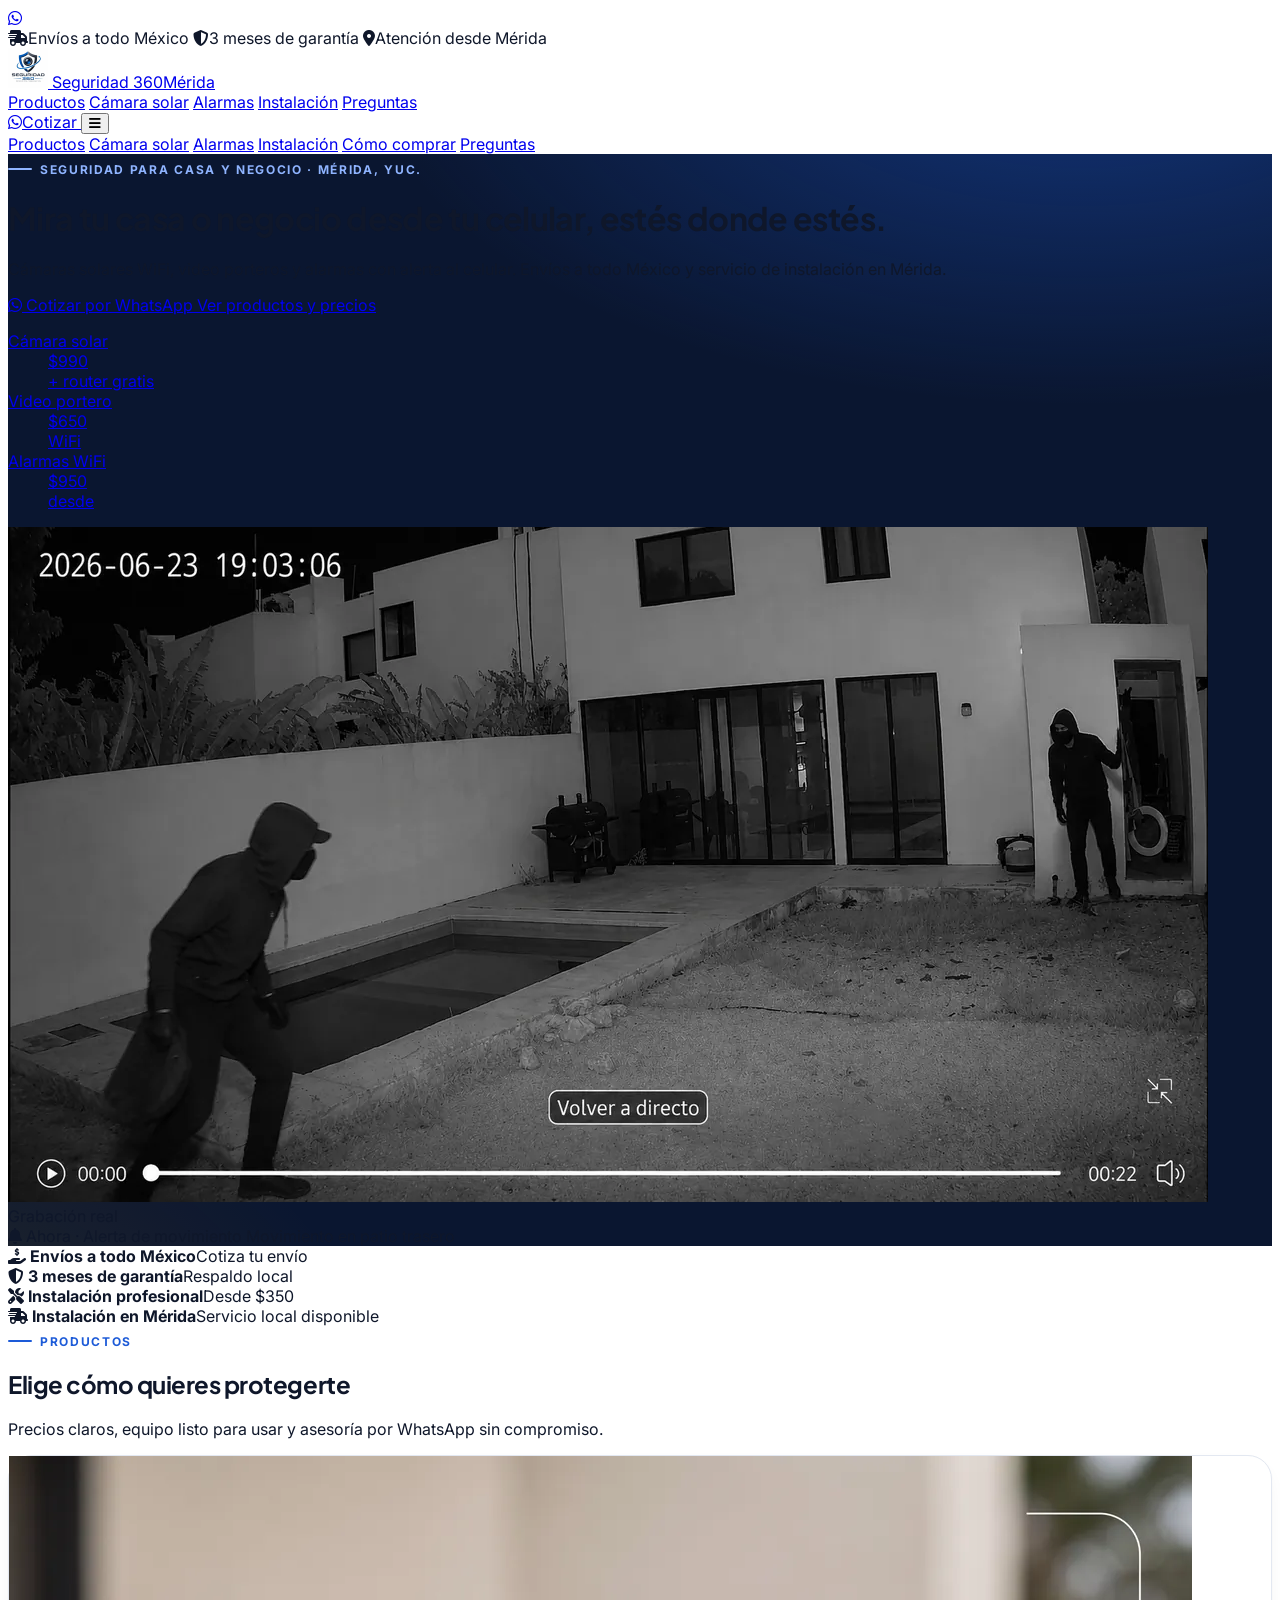
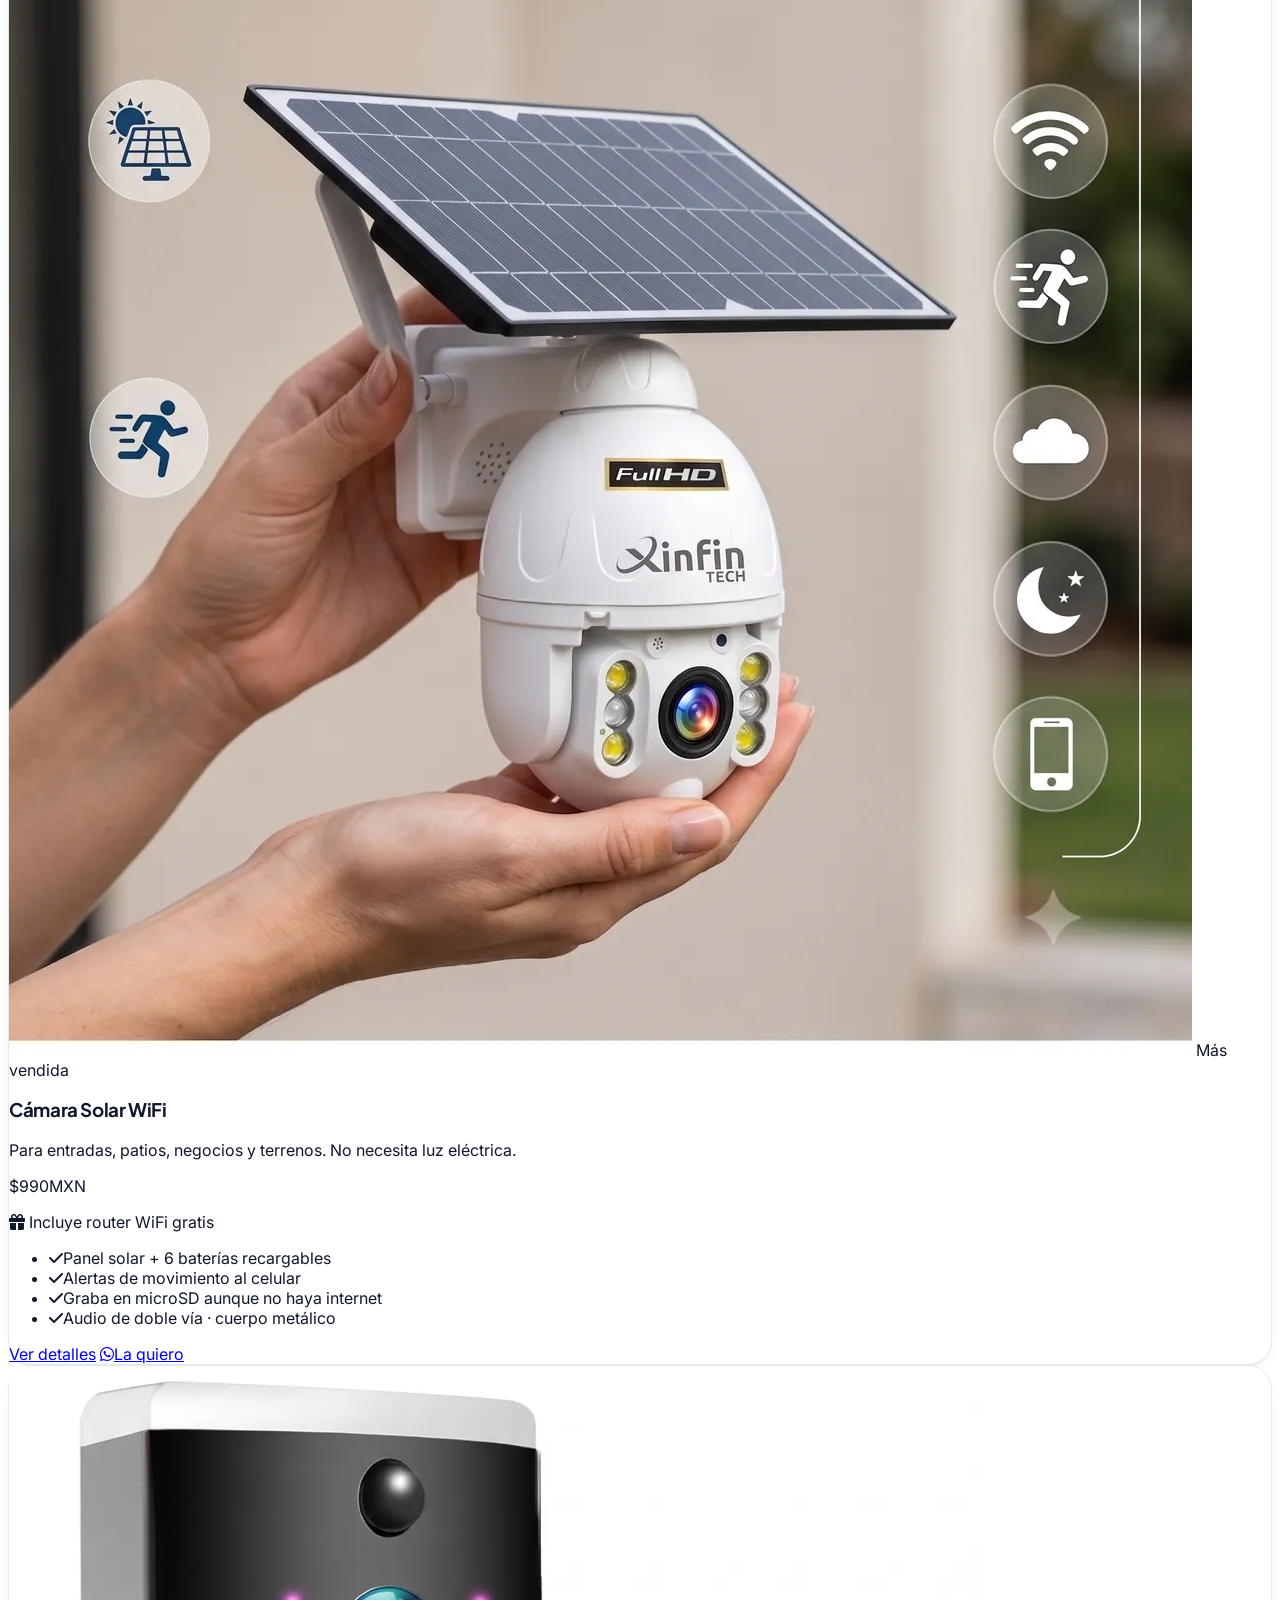
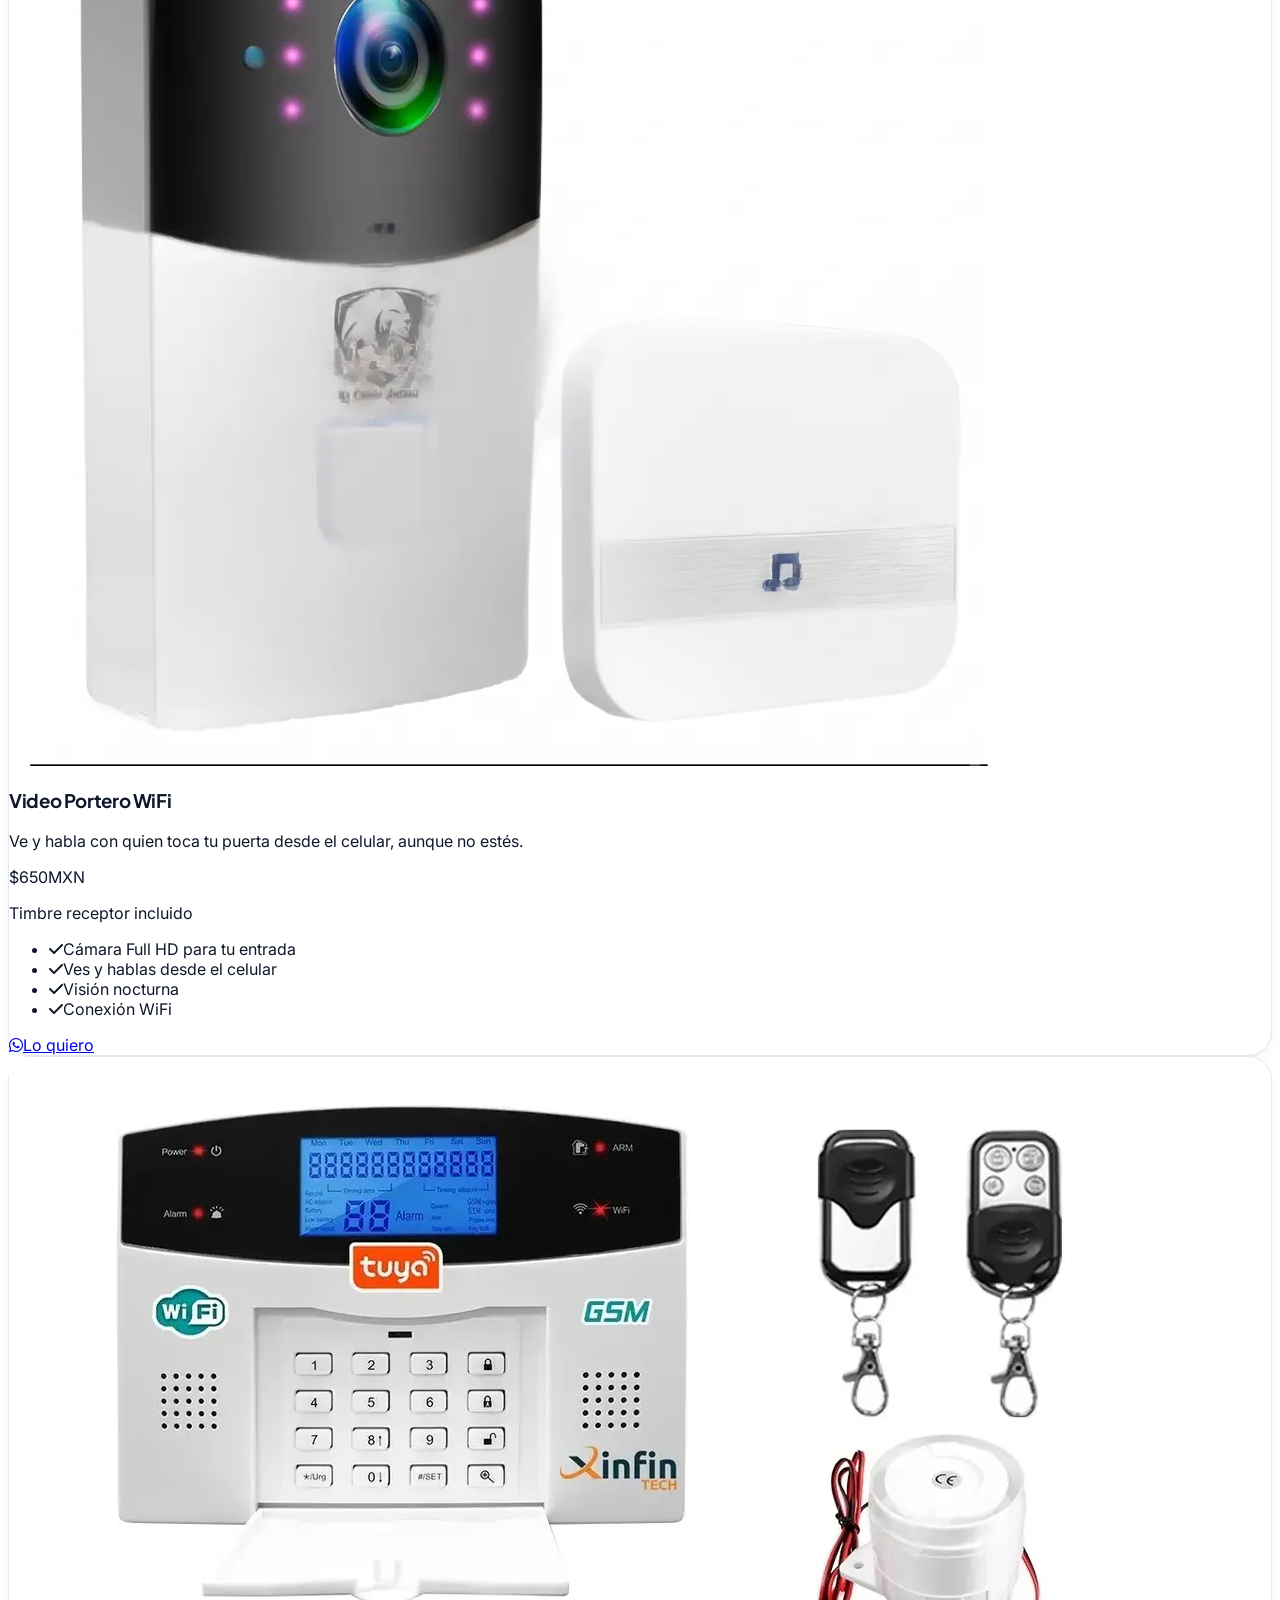
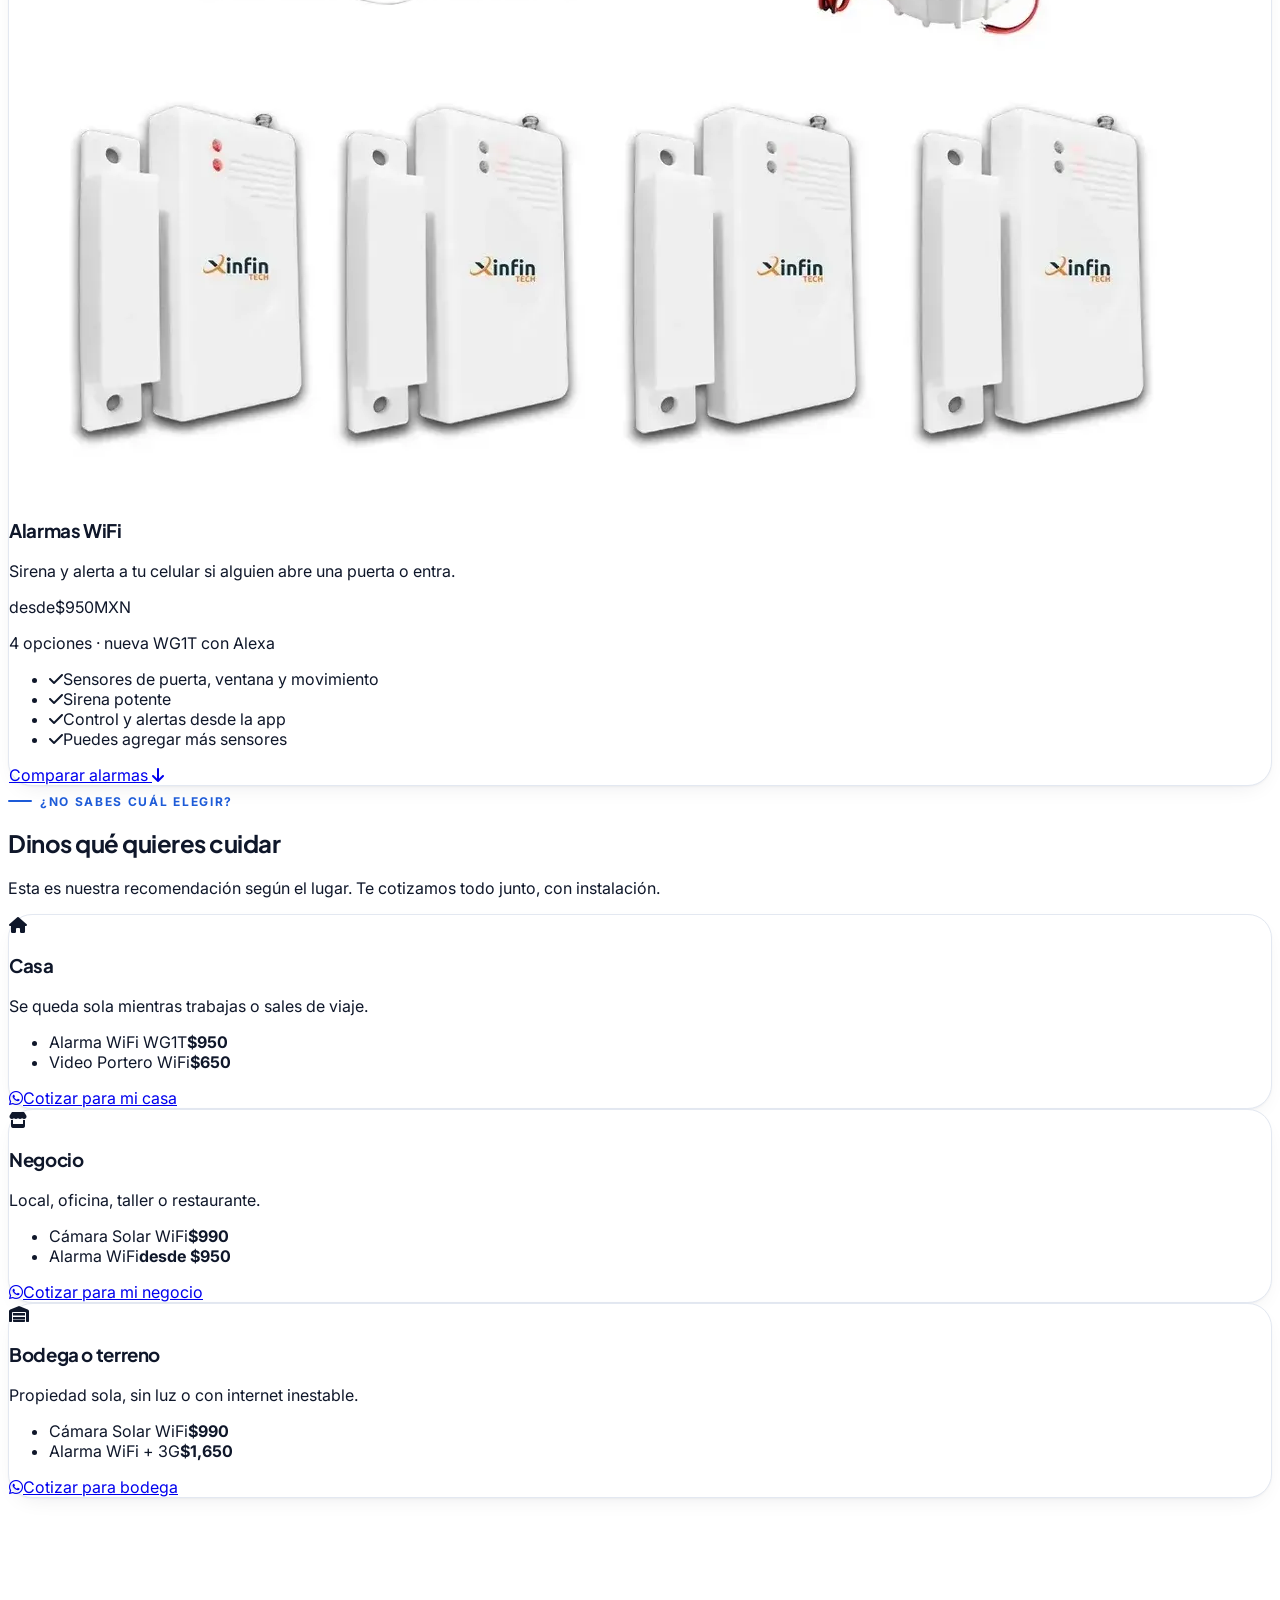
==== commit 924d8114: "Update Seguridad360 nationwide shipping and prices without redesign" ====
--- a/index.html
+++ b/index.html
@@ -4,11 +4,11 @@
     <meta charset="UTF-8">
     <meta name="viewport" content="width=device-width, initial-scale=1.0">
     <title>Cámaras solares WiFi y alarmas inteligentes en Mérida | Seguridad 360 Mérida</title>
-    <meta name="description" content="Cámara solar WiFi $990 con router gratis, video portero $500 y alarmas WiFi desde $990. Instalación profesional, pago contra entrega y 3 meses de garantía en Mérida, Yucatán.">
+    <meta name="description" content="Cámara solar WiFi $990 con router gratis, video portero $650 y alarmas WiFi desde $950. Envíos a todo México e instalación profesional en Mérida y 3 meses de garantía en Mérida, Yucatán.">
     <meta name="keywords" content="cámaras solares Mérida, cámaras WiFi Mérida, alarmas para casa Mérida, alarmas WiFi, instalación de cámaras Mérida, seguridad para negocios Mérida">
 
     <meta property="og:title" content="Seguridad 360 Mérida | Cámaras solares y alarmas WiFi">
-    <meta property="og:description" content="Pago contra entrega, instalación profesional y 3 meses de garantía. Cámara solar $990 con router gratis, alarmas desde $990.">
+    <meta property="og:description" content="Envíos a todo México, instalación en Mérida y 3 meses de garantía. Cámara solar $990 con router gratis, alarmas desde $950.">
     <meta property="og:type" content="website">
     <meta property="og:url" content="https://seguridad360.vercel.app/">
     <meta property="og:image" content="https://seguridad360.vercel.app/assets/seguridad360/web/og-seguridad360.jpg">
@@ -107,9 +107,9 @@
     ========================================== -->
     <div class="bg-tinta text-white/85 text-xs sm:text-sm">
         <div class="max-w-7xl mx-auto px-5 py-2 flex items-center justify-center gap-x-5 gap-y-1 flex-wrap text-center">
-            <span><i class="fas fa-hand-holding-dollar text-wa mr-1.5"></i>Pago contra entrega</span>
+            <span><i class="fas fa-truck-fast text-wa mr-1.5"></i>Envíos a todo México</span>
             <span class="hidden sm:inline"><i class="fas fa-shield-halved text-[#8FB4FF] mr-1.5"></i>3 meses de garantía</span>
-            <span><i class="fas fa-location-dot text-solar mr-1.5"></i>Entrega en Mérida</span>
+            <span><i class="fas fa-location-dot text-solar mr-1.5"></i>Atención desde Mérida</span>
         </div>
     </div>
 
@@ -160,7 +160,7 @@
                     Mira tu casa o negocio desde tu celular, <span class="text-[#8FB4FF]">estés donde estés.</span>
                 </h1>
                 <p class="text-lg text-white/75 mb-8 max-w-xl">
-                    Cámaras solares WiFi, video porteros y alarmas con alerta al celular. Te las instalamos, te las dejamos funcionando y pagas al recibir.
+                    Cámaras solares WiFi, video porteros y alarmas con alerta al celular. Envíos a todo México y servicio de instalación en Mérida.
                 </p>
 
                 <div class="flex flex-col sm:flex-row gap-3 mb-10">
@@ -181,12 +181,12 @@
                     </a>
                     <a href="#productos" class="rounded-2xl bg-white/[0.06] border border-white/10 p-3 sm:p-4 hover:bg-white/10 transition-colors">
                         <dt class="text-[11px] sm:text-xs text-white/60">Video portero</dt>
-                        <dd class="font-display text-xl sm:text-2xl font-extrabold">$500</dd>
+                        <dd class="font-display text-xl sm:text-2xl font-extrabold">$650</dd>
                         <dd class="text-[10px] sm:text-xs text-white/60">WiFi</dd>
                     </a>
                     <a href="#alarmas" class="rounded-2xl bg-white/[0.06] border border-white/10 p-3 sm:p-4 hover:bg-white/10 transition-colors">
                         <dt class="text-[11px] sm:text-xs text-white/60">Alarmas WiFi</dt>
-                        <dd class="font-display text-xl sm:text-2xl font-extrabold">$850</dd>
+                        <dd class="font-display text-xl sm:text-2xl font-extrabold">$950</dd>
                         <dd class="text-[10px] sm:text-xs text-white/60">desde</dd>
                     </a>
                 </dl>
@@ -218,7 +218,7 @@
         <div class="max-w-7xl mx-auto px-5 py-8 md:py-10 grid grid-cols-2 lg:grid-cols-4 gap-6">
             <div class="flex items-start gap-3">
                 <span class="w-11 h-11 rounded-xl bg-marca-claro text-marca flex items-center justify-center shrink-0"><i class="fas fa-hand-holding-dollar"></i></span>
-                <span><b class="block text-[15px]">Pago contra entrega</b><span class="text-suave text-sm">Pagas cuando lo recibes</span></span>
+                <span><b class="block text-[15px]">Envíos a todo México</b><span class="text-suave text-sm">Cotiza tu envío</span></span>
             </div>
             <div class="flex items-start gap-3">
                 <span class="w-11 h-11 rounded-xl bg-marca-claro text-marca flex items-center justify-center shrink-0"><i class="fas fa-shield-halved"></i></span>
@@ -230,7 +230,7 @@
             </div>
             <div class="flex items-start gap-3">
                 <span class="w-11 h-11 rounded-xl bg-marca-claro text-marca flex items-center justify-center shrink-0"><i class="fas fa-truck-fast"></i></span>
-                <span><b class="block text-[15px]">Entrega en Mérida</b><span class="text-suave text-sm">A domicilio o punto acordado</span></span>
+                <span><b class="block text-[15px]">Instalación en Mérida</b><span class="text-suave text-sm">Servicio local disponible</span></span>
             </div>
         </div>
     </section>
@@ -282,7 +282,7 @@
                         <h3 class="text-xl font-bold text-tinta">Video Portero WiFi</h3>
                         <p class="text-suave text-sm mt-1 mb-5">Ve y habla con quien toca tu puerta desde el celular, aunque no estés.</p>
                         <div class="flex items-baseline gap-2 mb-1">
-                            <span class="font-display text-4xl font-extrabold text-tinta">$500</span><span class="text-suave text-sm">MXN</span>
+                            <span class="font-display text-4xl font-extrabold text-tinta">$650</span><span class="text-suave text-sm">MXN</span>
                         </div>
                         <p class="text-sm text-suave mb-6">Timbre receptor incluido</p>
                         <ul class="space-y-2.5 text-[15px] text-texto/80 mb-8 flex-grow">
@@ -291,7 +291,7 @@
                             <li class="flex gap-3"><i class="fas fa-check text-marca mt-1"></i>Visión nocturna</li>
                             <li class="flex gap-3"><i class="fas fa-check text-marca mt-1"></i>Conexión WiFi</li>
                         </ul>
-                        <a href="https://wa.me/529991850841?text=Hola%2C%20vi%20la%20p%C3%A1gina%20de%20Seguridad%20360%20M%C3%A9rida.%20Quiero%20el%20Video%20Portero%20WiFi%20de%20%24500.%20%C2%BFMe%20das%20informaci%C3%B3n%3F" target="_blank" rel="noopener" class="text-center bg-wa hover:bg-wa-osc text-white font-semibold py-3 rounded-full text-sm"><i class="fab fa-whatsapp mr-1"></i>Lo quiero</a>
+                        <a href="https://wa.me/529991850841?text=Hola%2C%20vi%20la%20p%C3%A1gina%20de%20Seguridad%20360%20M%C3%A9rida.%20Quiero%20el%20Video%20Portero%20WiFi%20de%20%24650.%20%C2%BFMe%20das%20informaci%C3%B3n%3F" target="_blank" rel="noopener" class="text-center bg-wa hover:bg-wa-osc text-white font-semibold py-3 rounded-full text-sm"><i class="fab fa-whatsapp mr-1"></i>Lo quiero</a>
                     </div>
                 </article>
 
@@ -304,7 +304,7 @@
                         <h3 class="text-xl font-bold text-tinta">Alarmas WiFi</h3>
                         <p class="text-suave text-sm mt-1 mb-5">Sirena y alerta a tu celular si alguien abre una puerta o entra.</p>
                         <div class="flex items-baseline gap-2 mb-1">
-                            <span class="text-suave text-sm">desde</span><span class="font-display text-4xl font-extrabold text-tinta">$850</span><span class="text-suave text-sm">MXN</span>
+                            <span class="text-suave text-sm">desde</span><span class="font-display text-4xl font-extrabold text-tinta">$950</span><span class="text-suave text-sm">MXN</span>
                         </div>
                         <p class="text-sm text-suave mb-6">4 opciones · nueva WG1T con Alexa</p>
                         <ul class="space-y-2.5 text-[15px] text-texto/80 mb-8 flex-grow">
@@ -336,8 +336,8 @@
                     <h3 class="text-xl font-bold text-tinta">Casa</h3>
                     <p class="text-suave text-sm mt-1 mb-5">Se queda sola mientras trabajas o sales de viaje.</p>
                     <ul class="space-y-2 text-[15px] mb-7 flex-grow">
-                        <li class="flex justify-between gap-3 border-b border-linea pb-2"><span>Alarma WiFi WG1T</span><b>$850</b></li>
-                        <li class="flex justify-between gap-3"><span>Video Portero WiFi</span><b>$500</b></li>
+                        <li class="flex justify-between gap-3 border-b border-linea pb-2"><span>Alarma WiFi WG1T</span><b>$950</b></li>
+                        <li class="flex justify-between gap-3"><span>Video Portero WiFi</span><b>$650</b></li>
                     </ul>
                     <a href="https://wa.me/529991850841?text=Hola%2C%20vi%20la%20p%C3%A1gina%20de%20Seguridad%20360%20M%C3%A9rida.%20Quiero%20proteger%20mi%20CASA.%20%C2%BFQu%C3%A9%20me%20recomiendas%20y%20cu%C3%A1nto%20sale%20con%20instalaci%C3%B3n%3F" target="_blank" rel="noopener" class="text-center border border-linea hover:border-wa hover:bg-wa hover:text-white font-semibold py-3 rounded-full text-sm transition-colors"><i class="fab fa-whatsapp mr-1"></i>Cotizar para mi casa</a>
                 </div>
@@ -357,7 +357,7 @@
                     <p class="text-suave text-sm mt-1 mb-5">Propiedad sola, sin luz o con internet inestable.</p>
                     <ul class="space-y-2 text-[15px] mb-7 flex-grow">
                         <li class="flex justify-between gap-3 border-b border-linea pb-2"><span>Cámara Solar WiFi</span><b>$990</b></li>
-                        <li class="flex justify-between gap-3"><span>Alarma WiFi + 3G</span><b>$1,499</b></li>
+                        <li class="flex justify-between gap-3"><span>Alarma WiFi + 3G</span><b>$1,650</b></li>
                     </ul>
                     <a href="https://wa.me/529991850841?text=Hola%2C%20vi%20la%20p%C3%A1gina%20de%20Seguridad%20360%20M%C3%A9rida.%20Quiero%20proteger%20una%20BODEGA%20o%20TERRENO.%20%C2%BFQu%C3%A9%20me%20recomiendas%20y%20cu%C3%A1nto%20sale%20con%20instalaci%C3%B3n%3F" target="_blank" rel="noopener" class="text-center border border-linea hover:border-wa hover:bg-wa hover:text-white font-semibold py-3 rounded-full text-sm transition-colors"><i class="fab fa-whatsapp mr-1"></i>Cotizar para bodega</a>
                 </div>
@@ -458,7 +458,7 @@
                     </div>
                     <h3 class="text-2xl md:text-3xl font-extrabold text-tinta mb-2">Alarma WiFi Inteligente con panel luminoso</h3>
                     <p class="text-suave mb-5">Compacta, moderna y fácil de usar. Suena, se ilumina y te avisa al celular. Se arma con el control remoto, desde la app o con tu voz.</p>
-                    <p class="mb-6"><span class="font-display text-3xl font-extrabold text-tinta" data-precio-wg1t>$850</span> <span class="text-suave text-sm">MXN</span></p>
+                    <p class="mb-6"><span class="font-display text-3xl font-extrabold text-tinta" data-precio-wg1t>$950</span> <span class="text-suave text-sm">MXN</span></p>
                     <ul class="grid sm:grid-cols-2 gap-x-6 gap-y-2.5 text-[15px] text-texto/80 mb-7">
                         <li class="flex gap-3"><i class="fas fa-bullhorn text-marca mt-1 w-4 text-center"></i>Sirena interna de 88 dB</li>
                         <li class="flex gap-3"><i class="fas fa-mobile-screen text-marca mt-1 w-4 text-center"></i>Alertas push al celular</li>
@@ -471,7 +471,7 @@
                     </ul>
                     <p class="text-sm text-suave bg-superficie rounded-2xl px-4 py-3 mb-7"><b class="text-tinta">Incluye:</b> panel de alarma, sensor de movimiento, sensores magnéticos de puerta y control remoto. Instalación y configuración desde $500.</p>
                     <div class="mt-auto flex flex-col sm:flex-row gap-3">
-                        <a href="https://wa.me/529991850841?text=Hola%2C%20vi%20la%20p%C3%A1gina%20de%20Seguridad%20360%20M%C3%A9rida.%20Quiero%20la%20nueva%20Alarma%20WiFi%20WG1T%20de%20%24850.%20%C2%BFMe%20das%20informaci%C3%B3n%3F" target="_blank" rel="noopener" class="flex-1 text-center bg-wa hover:bg-wa-osc text-white font-semibold py-3.5 rounded-full"><i class="fab fa-whatsapp mr-1"></i>Quiero la WG1T</a>
+                        <a href="https://wa.me/529991850841?text=Hola%2C%20vi%20la%20p%C3%A1gina%20de%20Seguridad%20360%20M%C3%A9rida.%20Quiero%20la%20nueva%20Alarma%20WiFi%20WG1T%20de%20%24950.%20%C2%BFMe%20das%20informaci%C3%B3n%3F" target="_blank" rel="noopener" class="flex-1 text-center bg-wa hover:bg-wa-osc text-white font-semibold py-3.5 rounded-full"><i class="fab fa-whatsapp mr-1"></i>Quiero la WG1T</a>
                         <a href="https://wa.me/529991850841?text=Hola%2C%20vi%20la%20p%C3%A1gina%20de%20Seguridad%20360%20M%C3%A9rida.%20%C2%BFMe%20pueden%20mandar%20un%20video%20de%20la%20Alarma%20WiFi%20WG1T%20funcionando%3F" target="_blank" rel="noopener" class="flex-1 text-center border border-linea hover:bg-superficie font-semibold py-3.5 rounded-full text-sm">Pedir video de demostración</a>
                     </div>
                 </div>
@@ -480,35 +480,35 @@
             <h3 class="text-lg font-bold text-tinta mb-5 reveal">Más opciones de alarma</h3>
             <div class="grid md:grid-cols-3 gap-6">
                 <article class="card overflow-hidden flex flex-col reveal">
-                    <button type="button" onclick="openLightbox('assets/seguridad360/web/alarma-wifi.webp', 'Alarma WiFi desde $950')" class="aspect-[4/3] bg-white border-b border-linea"><img loading="lazy" decoding="async" src="assets/seguridad360/web/alarma-wifi.webp" alt="Alarma WiFi con sensores inalámbricos" class="w-full h-full object-contain p-6"></button>
+                    <button type="button" onclick="openLightbox('assets/seguridad360/web/alarma-wifi.webp', 'Alarma WiFi desde $1,250')" class="aspect-[4/3] bg-white border-b border-linea"><img loading="lazy" decoding="async" src="assets/seguridad360/web/alarma-wifi.webp" alt="Alarma WiFi con sensores inalámbricos" class="w-full h-full object-contain p-6"></button>
                     <div class="p-7 flex flex-col flex-grow">
                         <h3 class="text-xl font-bold text-tinta">Alarma WiFi</h3>
                         <p class="text-suave text-sm mt-1 mb-4">Para casas y locales con internet estable.</p>
-                        <p class="mb-6"><span class="text-suave text-sm">desde </span><span class="font-display text-3xl font-extrabold text-tinta">$950</span></p>
+                        <p class="mb-6"><span class="text-suave text-sm">desde </span><span class="font-display text-3xl font-extrabold text-tinta">$1,250</span></p>
                         <ul class="space-y-2.5 text-[15px] text-texto/80 mb-8 flex-grow">
                             <li class="flex gap-3"><i class="fas fa-check text-marca mt-1"></i>5 sensores inalámbricos</li>
                             <li class="flex gap-3"><i class="fas fa-check text-marca mt-1"></i>Sirena sonora</li>
                             <li class="flex gap-3"><i class="fas fa-check text-marca mt-1"></i>Alertas y control en la app</li>
                             <li class="flex gap-3"><i class="fas fa-check text-marca mt-1"></i>Admite más sensores</li>
                         </ul>
-                        <a href="https://wa.me/529991850841?text=Hola%2C%20vi%20la%20p%C3%A1gina%20de%20Seguridad%20360%20M%C3%A9rida.%20Quiero%20la%20Alarma%20WiFi%20desde%20%24950.%20%C2%BFMe%20das%20informaci%C3%B3n%3F" target="_blank" rel="noopener" class="text-center bg-wa hover:bg-wa-osc text-white font-semibold py-3 rounded-full text-sm"><i class="fab fa-whatsapp mr-1"></i>Quiero esta alarma</a>
+                        <a href="https://wa.me/529991850841?text=Hola%2C%20vi%20la%20p%C3%A1gina%20de%20Seguridad%20360%20M%C3%A9rida.%20Quiero%20la%20Alarma%20WiFi%20desde%20%241%2C250.%20%C2%BFMe%20das%20informaci%C3%B3n%3F" target="_blank" rel="noopener" class="text-center bg-wa hover:bg-wa-osc text-white font-semibold py-3 rounded-full text-sm"><i class="fab fa-whatsapp mr-1"></i>Quiero esta alarma</a>
                     </div>
                 </article>
 
                 <article class="card overflow-hidden flex flex-col reveal ring-2 ring-marca relative">
                     <span class="absolute top-4 right-4 z-10 bg-marca text-white text-[11px] font-bold uppercase tracking-wider px-3 py-1.5 rounded-full">Recomendada</span>
-                    <button type="button" onclick="openLightbox('assets/seguridad360/web/alarma-3g-wifi.webp', 'Alarma WiFi + 3G por $1,499')" class="aspect-[4/3] bg-white border-b border-linea"><img loading="lazy" decoding="async" src="assets/seguridad360/web/alarma-3g-wifi.webp" alt="Alarma WiFi + 3G con sensores inalámbricos" class="w-full h-full object-contain p-6"></button>
+                    <button type="button" onclick="openLightbox('assets/seguridad360/web/alarma-3g-wifi.webp', 'Alarma WiFi + 3G por $1,650')" class="aspect-[4/3] bg-white border-b border-linea"><img loading="lazy" decoding="async" src="assets/seguridad360/web/alarma-3g-wifi.webp" alt="Alarma WiFi + 3G con sensores inalámbricos" class="w-full h-full object-contain p-6"></button>
                     <div class="p-7 flex flex-col flex-grow">
                         <h3 class="text-xl font-bold text-tinta">Alarma WiFi + 3G</h3>
                         <p class="text-suave text-sm mt-1 mb-4">Sigue avisando con SIM card si se va el internet.</p>
-                        <p class="mb-6"><span class="font-display text-3xl font-extrabold text-tinta">$1,499</span></p>
+                        <p class="mb-6"><span class="font-display text-3xl font-extrabold text-tinta">$1,650</span></p>
                         <ul class="space-y-2.5 text-[15px] text-texto/80 mb-8 flex-grow">
                             <li class="flex gap-3"><i class="fas fa-check text-marca mt-1"></i>5 sensores inalámbricos</li>
                             <li class="flex gap-3"><i class="fas fa-check text-marca mt-1"></i>Funciona con WiFi y SIM card</li>
                             <li class="flex gap-3"><i class="fas fa-check text-marca mt-1"></i>Sirena y alertas en tiempo real</li>
                             <li class="flex gap-3"><i class="fas fa-check text-marca mt-1"></i>Ideal para bodegas y casas solas</li>
                         </ul>
-                        <a href="https://wa.me/529991850841?text=Hola%2C%20vi%20la%20p%C3%A1gina%20de%20Seguridad%20360%20M%C3%A9rida.%20Quiero%20la%20Alarma%20WiFi%20%2B%203G%20de%20%241%2C499.%20%C2%BFMe%20das%20informaci%C3%B3n%3F" target="_blank" rel="noopener" class="text-center bg-wa hover:bg-wa-osc text-white font-semibold py-3 rounded-full text-sm"><i class="fab fa-whatsapp mr-1"></i>Quiero esta alarma</a>
+                        <a href="https://wa.me/529991850841?text=Hola%2C%20vi%20la%20p%C3%A1gina%20de%20Seguridad%20360%20M%C3%A9rida.%20Quiero%20la%20Alarma%20WiFi%20%2B%203G%20de%20%241%2C650.%20%C2%BFMe%20das%20informaci%C3%B3n%3F" target="_blank" rel="noopener" class="text-center bg-wa hover:bg-wa-osc text-white font-semibold py-3 rounded-full text-sm"><i class="fab fa-whatsapp mr-1"></i>Quiero esta alarma</a>
                     </div>
                 </article>
 
@@ -542,7 +542,7 @@
                         </tr>
                     </thead>
                     <tbody class="divide-y divide-linea">
-                        <tr><td class="py-4 px-6 text-suave">Precio</td><td class="px-4 font-semibold" data-precio-wg1t>$850</td><td class="px-4 font-semibold">Desde $950</td><td class="px-4 font-semibold">$1,499</td><td class="px-4 font-semibold">Cotizar</td></tr>
+                        <tr><td class="py-4 px-6 text-suave">Precio</td><td class="px-4 font-semibold" data-precio-wg1t>$950</td><td class="px-4 font-semibold">Desde $1,250</td><td class="px-4 font-semibold">$1,650</td><td class="px-4 font-semibold">Cotizar</td></tr>
                         <tr><td class="py-4 px-6 text-suave">Sensores incluidos</td><td class="px-4">Movimiento + puerta</td><td class="px-4">5</td><td class="px-4">5</td><td class="px-4">Los que necesites</td></tr>
                         <tr><td class="py-4 px-6 text-suave">Sirena + alerta al celular</td><td class="px-4"><i class="fas fa-check text-wa-osc"></i> <span class="text-sm text-suave">88 dB</span></td><td class="px-4"><i class="fas fa-check text-wa-osc"></i></td><td class="px-4"><i class="fas fa-check text-wa-osc"></i></td><td class="px-4"><i class="fas fa-check text-wa-osc"></i></td></tr>
                         <tr><td class="py-4 px-6 text-suave">Avisa aunque no haya internet</td><td class="px-4"><i class="fas fa-minus text-suave/60"></i></td><td class="px-4"><i class="fas fa-minus text-suave/60"></i></td><td class="px-4"><i class="fas fa-check text-wa-osc"></i> <span class="text-sm text-suave">con SIM</span></td><td class="px-4 text-sm text-suave">Según equipo</td></tr>
@@ -580,7 +580,7 @@
                 </div>
             </div>
             <div class="grid sm:grid-cols-3 gap-4 reveal">
-                <div class="flex items-center gap-3 rounded-2xl bg-white/[0.04] border border-white/10 p-4"><i class="fas fa-hand-holding-dollar text-wa text-xl"></i><span class="text-sm"><b class="block">Pago contra entrega</b><span class="text-white/60">Pagas al recibir</span></span></div>
+                <div class="flex items-center gap-3 rounded-2xl bg-white/[0.04] border border-white/10 p-4"><i class="fas fa-truck-fast text-wa text-xl"></i><span class="text-sm"><b class="block">Envíos a todo México</b><span class="text-white/60">Consulta disponibilidad y costo</span></span></div>
                 <div class="flex items-center gap-3 rounded-2xl bg-white/[0.04] border border-white/10 p-4"><i class="fas fa-shield-halved text-[#8FB4FF] text-xl"></i><span class="text-sm"><b class="block">3 meses de garantía</b><span class="text-white/60">Respaldo local en Mérida</span></span></div>
                 <div class="flex items-center gap-3 rounded-2xl bg-white/[0.04] border border-white/10 p-4"><i class="fas fa-mobile-screen text-solar text-xl"></i><span class="text-sm"><b class="block">Te enseñamos a usarla</b><span class="text-white/60">Configurada en tu celular</span></span></div>
             </div>
@@ -598,13 +598,13 @@
             <div class="max-w-2xl mb-12 reveal">
                 <span class="eyebrow mb-4">Cómo comprar</span>
                 <h2 class="text-3xl md:text-5xl font-extrabold text-tinta mb-4">Comprar es fácil y sin riesgo</h2>
-                <p class="text-suave text-lg">Todo por WhatsApp, con atención local. No pagas nada por adelantado.</p>
+                <p class="text-suave text-lg">Consulta productos y cotiza por WhatsApp. Realizamos envíos a todo México.</p>
             </div>
             <ol class="grid md:grid-cols-3 gap-6">
                 <li class="card p-7 reveal">
                     <span class="font-display text-5xl font-extrabold text-marca/20">01</span>
                     <h3 class="text-lg font-bold text-tinta mt-3 mb-1">Escríbenos por WhatsApp</h3>
-                    <p class="text-suave text-[15px]">Cuéntanos qué quieres proteger y en qué zona de Mérida estás.</p>
+                    <p class="text-suave text-[15px]">Cuéntanos qué quieres proteger y en qué ciudad te encuentras.</p>
                 </li>
                 <li class="card p-7 reveal">
                     <span class="font-display text-5xl font-extrabold text-marca/20">02</span>
@@ -613,8 +613,8 @@
                 </li>
                 <li class="card p-7 reveal">
                     <span class="font-display text-5xl font-extrabold text-marca/20">03</span>
-                    <h3 class="text-lg font-bold text-tinta mt-3 mb-1">Recibe, revisa y paga</h3>
-                    <p class="text-suave text-[15px]">Te lo entregamos en Mérida y pagas al recibirlo. Si quieres, lo instalamos ese mismo día.</p>
+                    <h3 class="text-lg font-bold text-tinta mt-3 mb-1">Coordinamos tu envío</h3>
+                    <p class="text-suave text-[15px]">Te confirmamos disponibilidad, costo y opciones de envío a tu ciudad. En Mérida también ofrecemos instalación.</p>
                 </li>
             </ol>
         </div>
@@ -663,8 +663,8 @@
             </div>
             <div class="divide-y divide-linea border-y border-linea reveal">
                 <details class="group py-5">
-                    <summary class="flex justify-between items-center gap-4 font-semibold text-tinta text-[17px]">¿Puedo pagar al recibir?<i class="fas fa-plus faq-icon text-marca transition-transform"></i></summary>
-                    <p class="text-suave mt-3">Sí. Manejamos pago contra entrega en Mérida: revisas tu equipo y pagas al recibirlo.</p>
+                    <summary class="flex justify-between items-center gap-4 font-semibold text-tinta text-[17px]">¿Hacen envíos a todo México?<i class="fas fa-plus faq-icon text-marca transition-transform"></i></summary>
+                    <p class="text-suave mt-3">Sí, realizamos envíos a todo México. Escríbenos para confirmar disponibilidad, costo y opciones de entrega según tu ubicación.</p>
                 </details>
                 <details class="group py-5">
                     <summary class="flex justify-between items-center gap-4 font-semibold text-tinta text-[17px]">¿Ustedes lo instalan? ¿Cuánto cuesta?<i class="fas fa-plus faq-icon text-marca transition-transform"></i></summary>
@@ -705,7 +705,7 @@
                     <h2 class="text-3xl md:text-5xl font-extrabold mb-5">Empieza a proteger tu casa o negocio hoy</h2>
                     <p class="text-white/75 text-lg mb-8">Llena estos datos y te llega la cotización por WhatsApp, con instalación si la necesitas.</p>
                     <ul class="space-y-3 text-white/85">
-                        <li class="flex items-center gap-3"><i class="fas fa-circle-check text-wa"></i>Pago contra entrega</li>
+                        <li class="flex items-center gap-3"><i class="fas fa-circle-check text-wa"></i>Envíos a todo México</li>
                         <li class="flex items-center gap-3"><i class="fas fa-circle-check text-wa"></i>3 meses de garantía</li>
                         <li class="flex items-center gap-3"><i class="fas fa-circle-check text-wa"></i>Instalación desde $350</li>
                     </ul>
@@ -754,7 +754,7 @@
                     <img loading="lazy" src="assets/seguridad360/web/logo360.webp" alt="Logo Seguridad 360" width="48" height="48" class="w-12 h-12 object-contain">
                     <span class="font-display font-extrabold text-xl text-tinta leading-none">Seguridad 360<span class="block text-[10px] font-bold text-marca uppercase tracking-[0.24em] mt-1">Mérida</span></span>
                 </a>
-                <p class="text-suave text-sm max-w-sm">Cámaras solares, video porteros y alarmas WiFi para casa y negocio en Mérida, Yucatán. Con instalación, pago contra entrega y garantía.</p>
+                <p class="text-suave text-sm max-w-sm">Cámaras solares, video porteros y alarmas WiFi para casa y negocio con envíos a todo México, instalación local en Mérida y garantía.</p>
             </div>
             <div>
                 <h4 class="font-bold text-tinta mb-4">Productos</h4>
